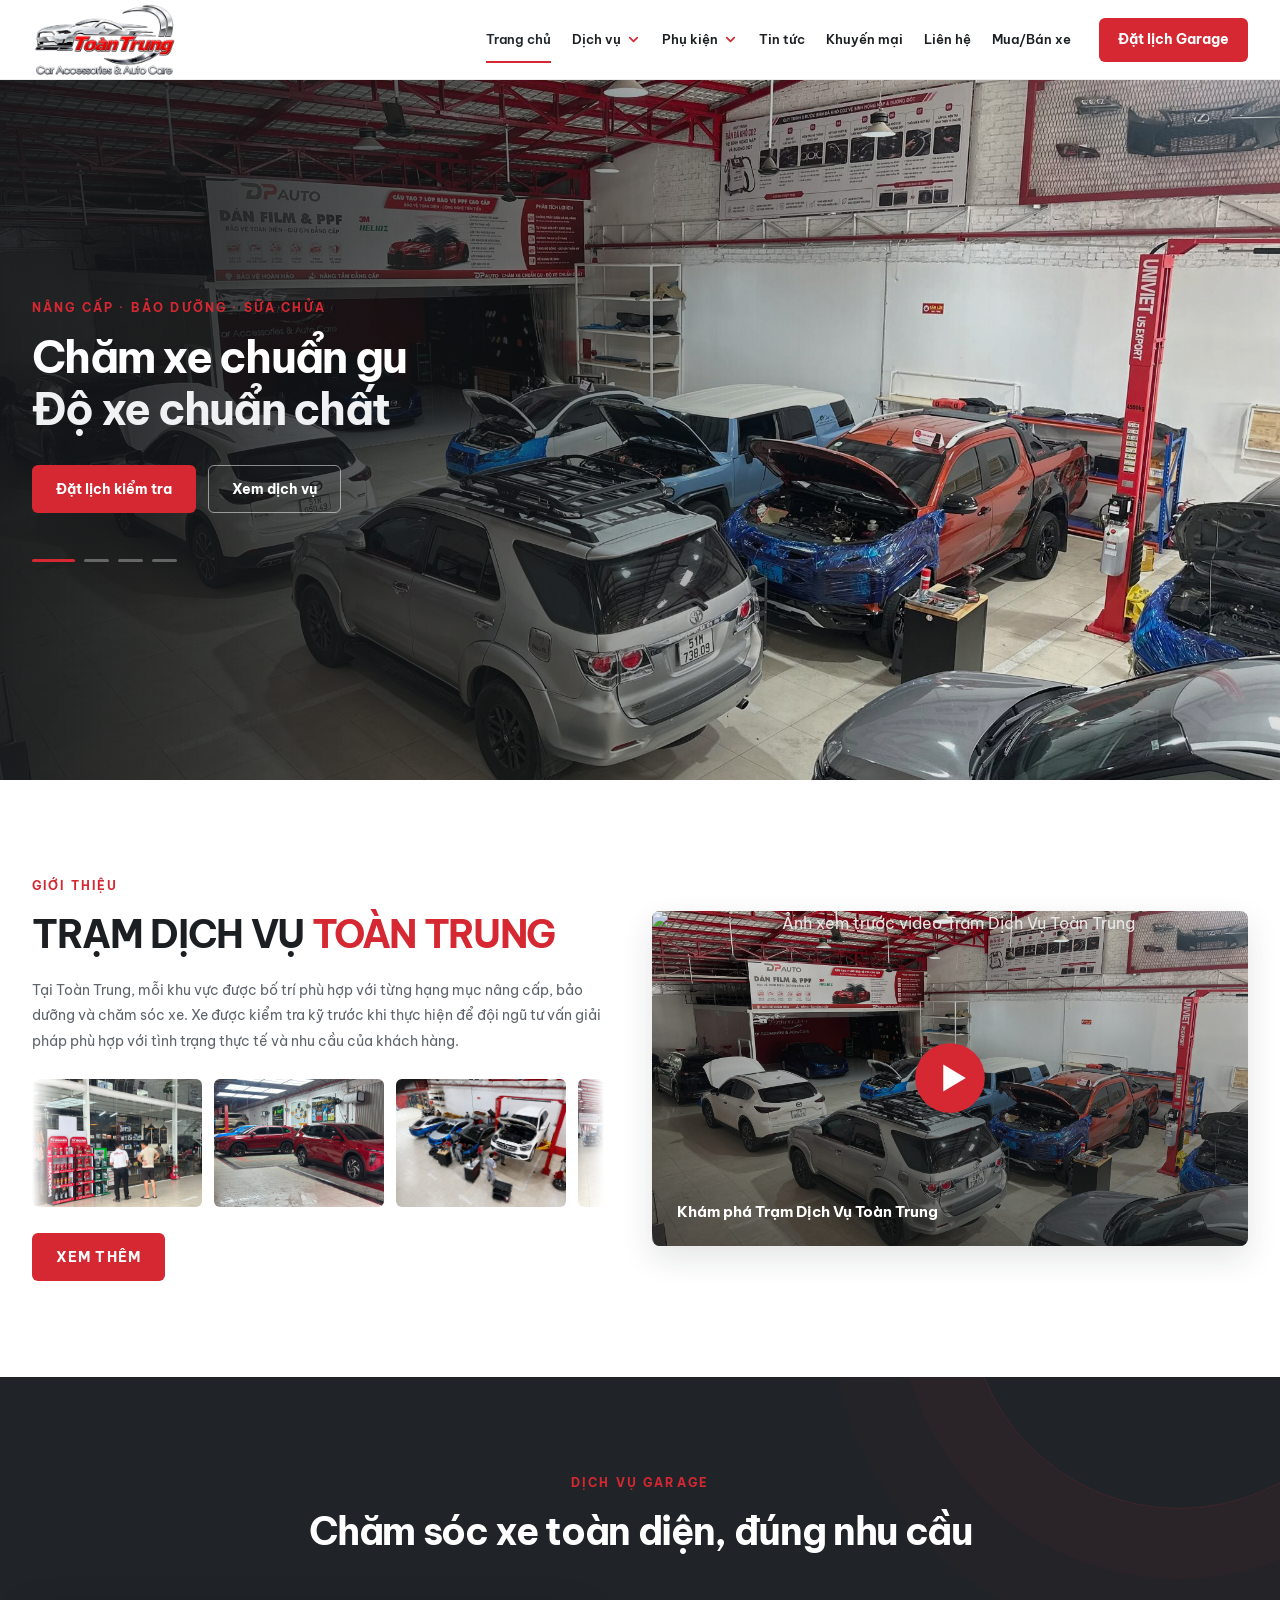
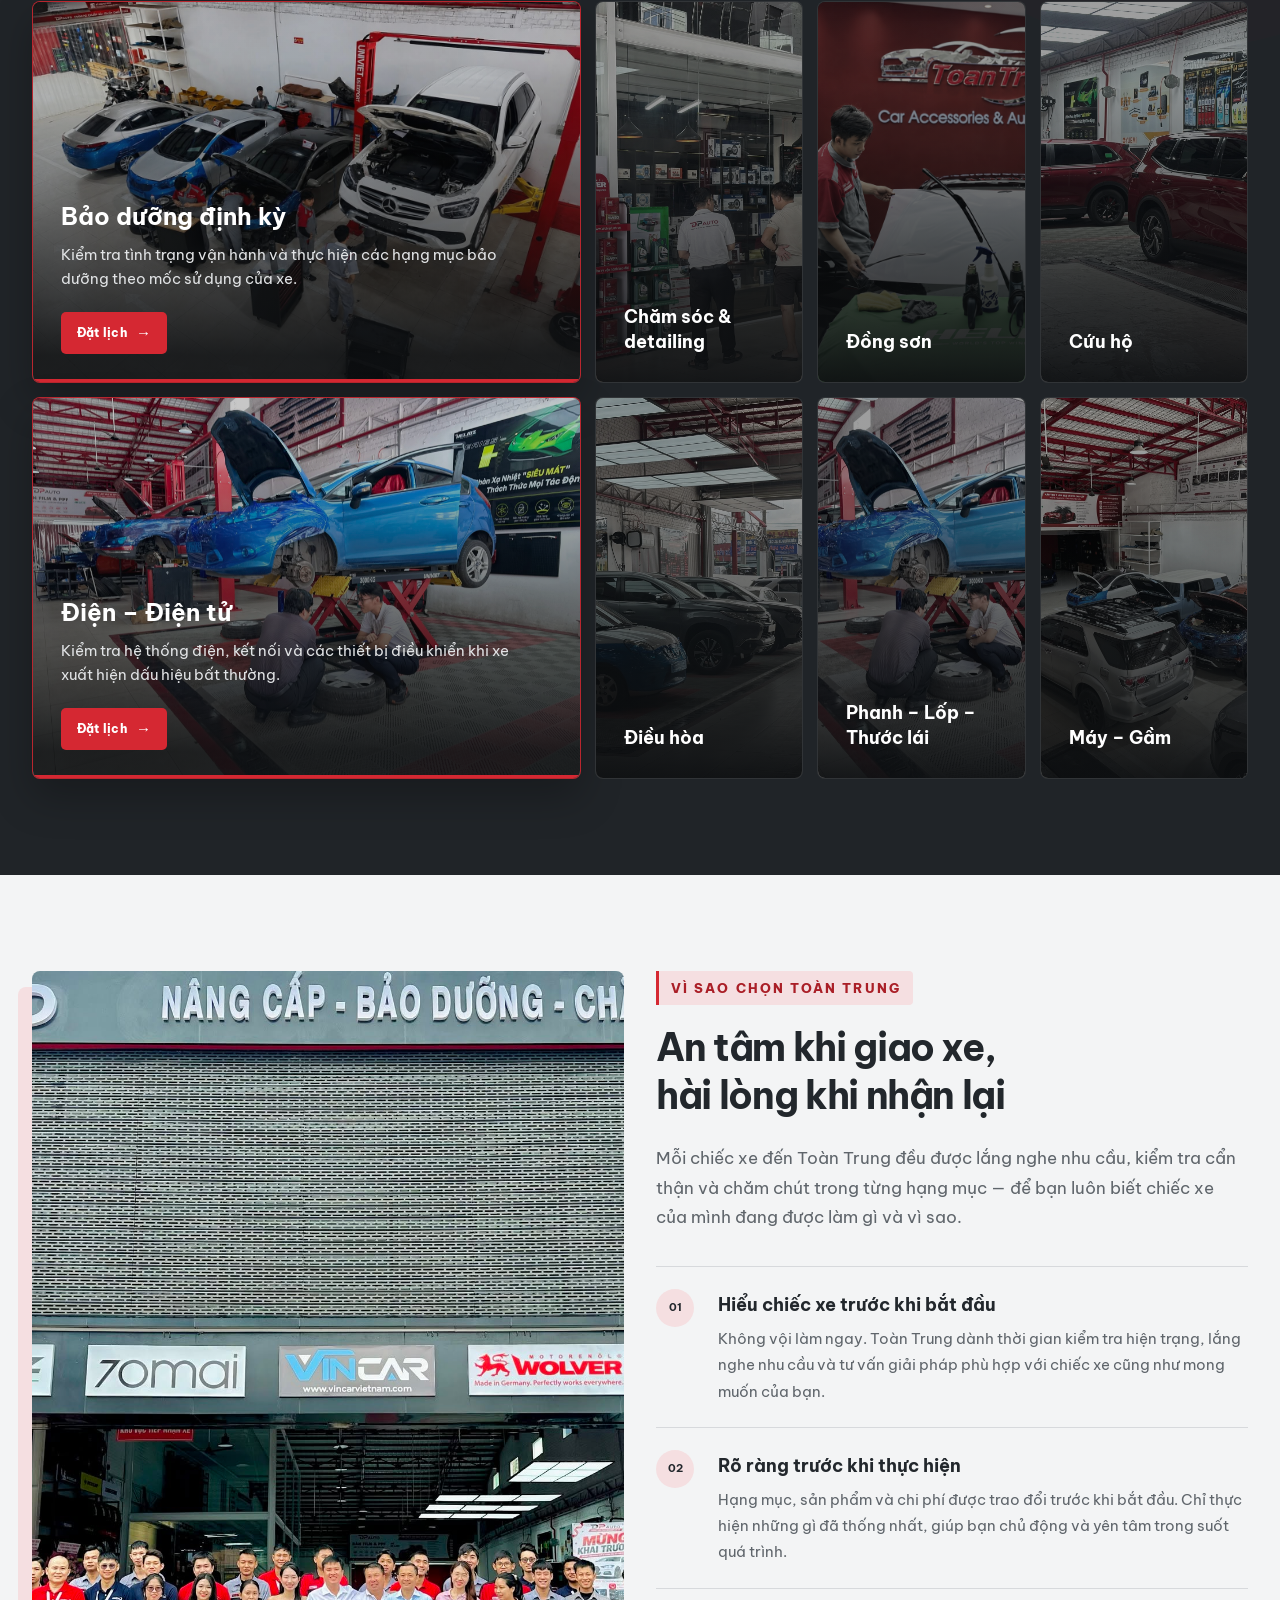
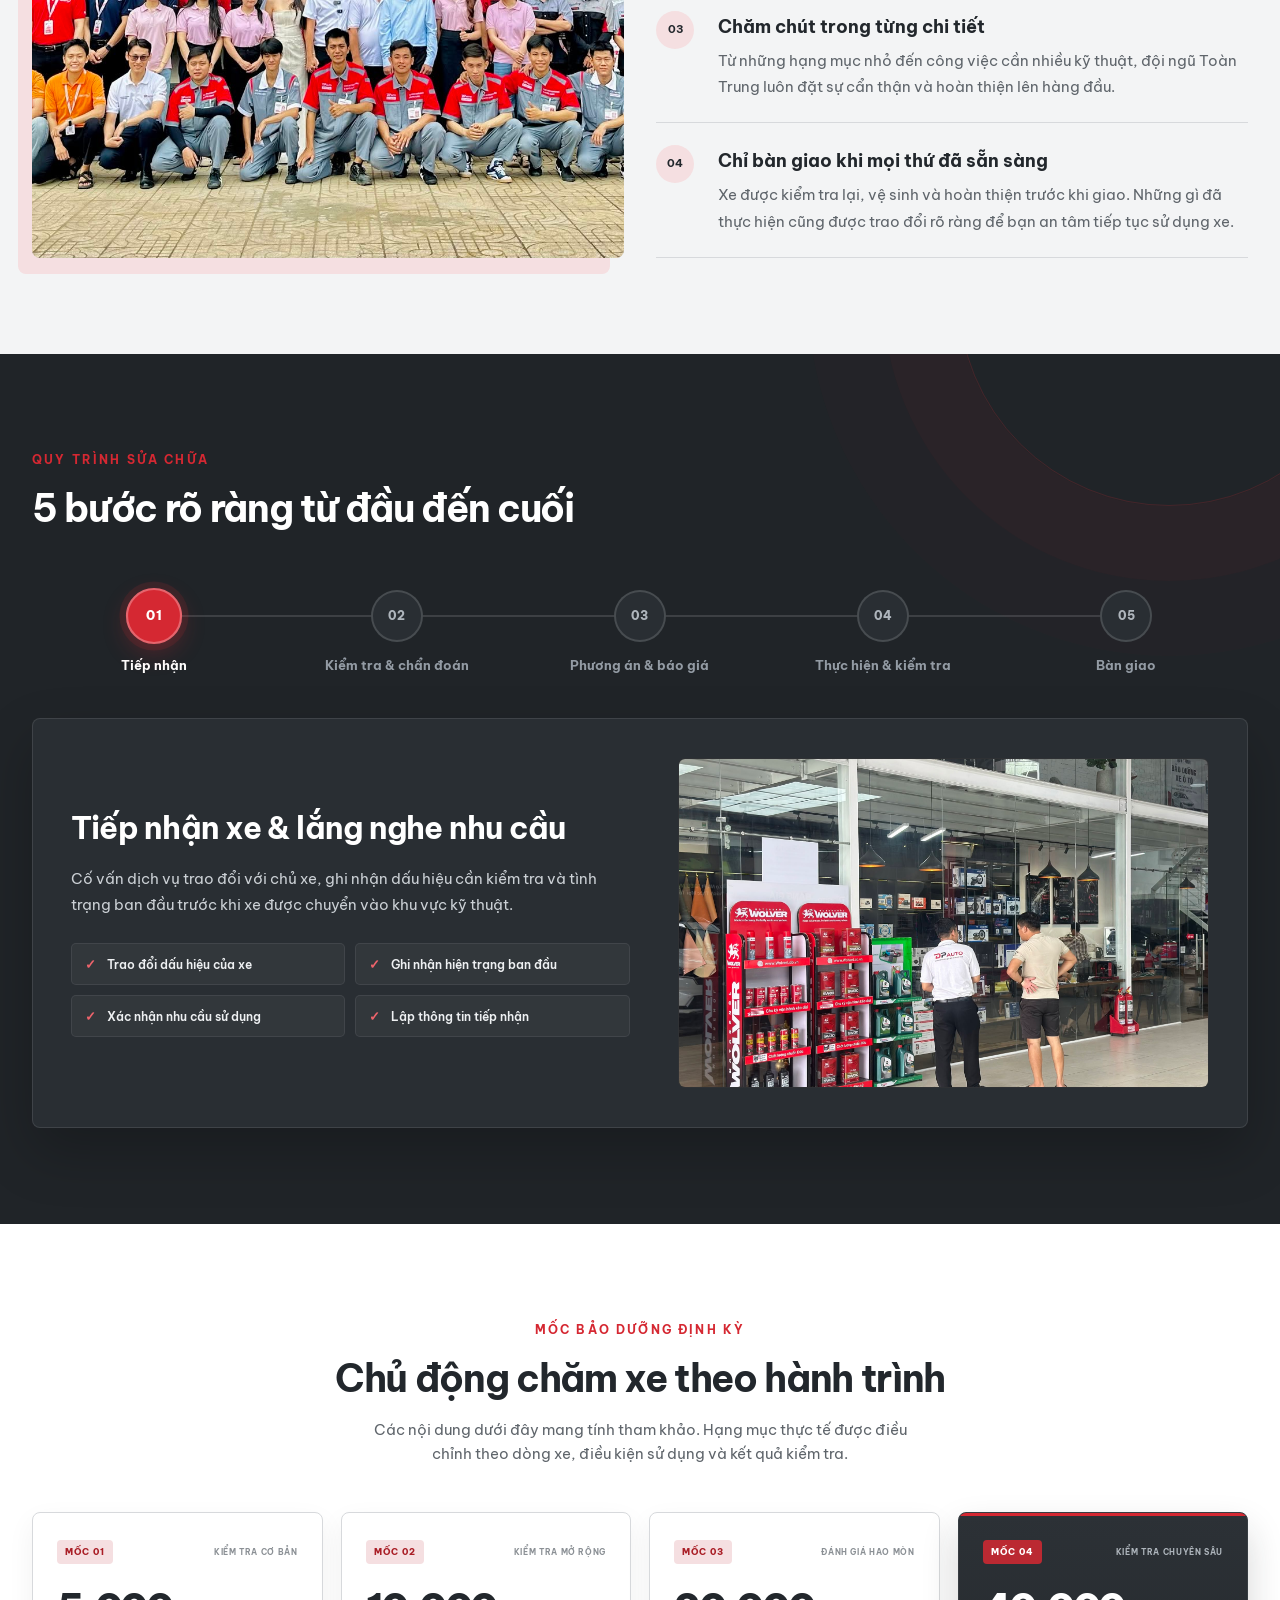
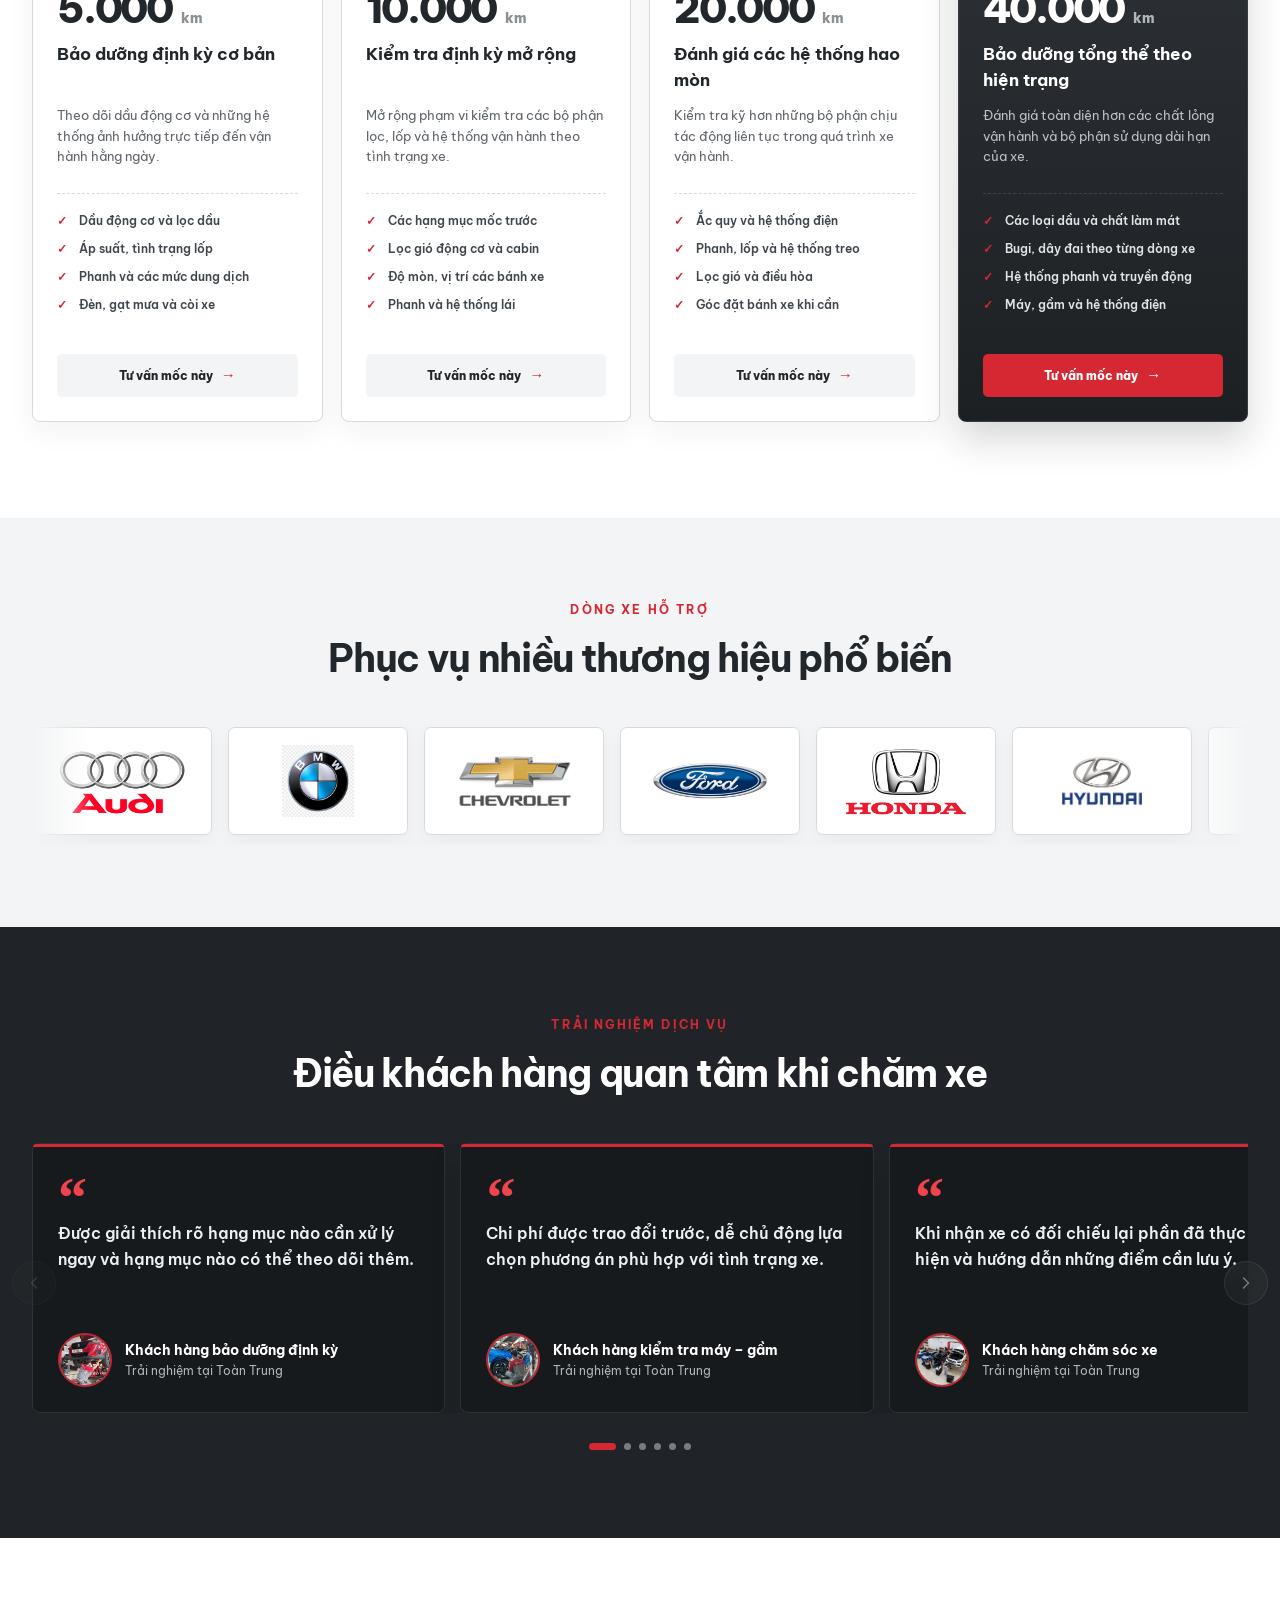
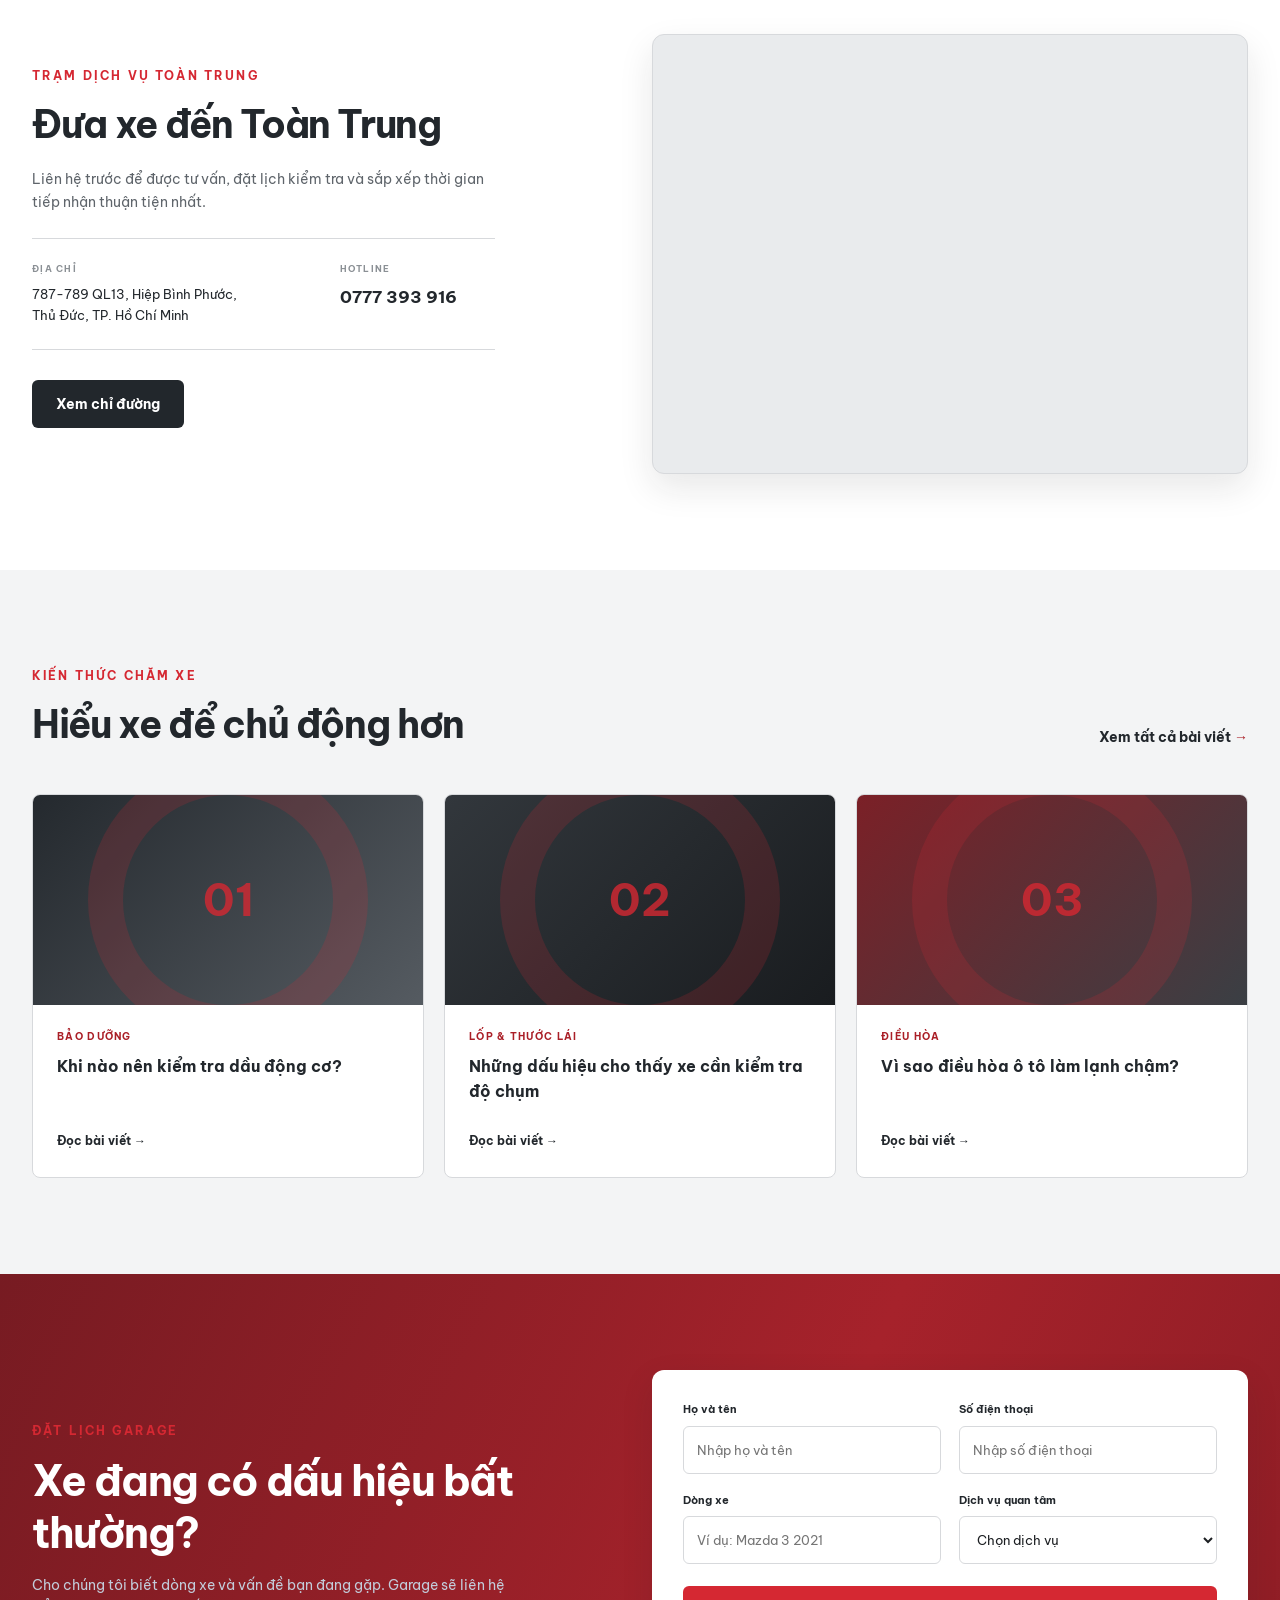
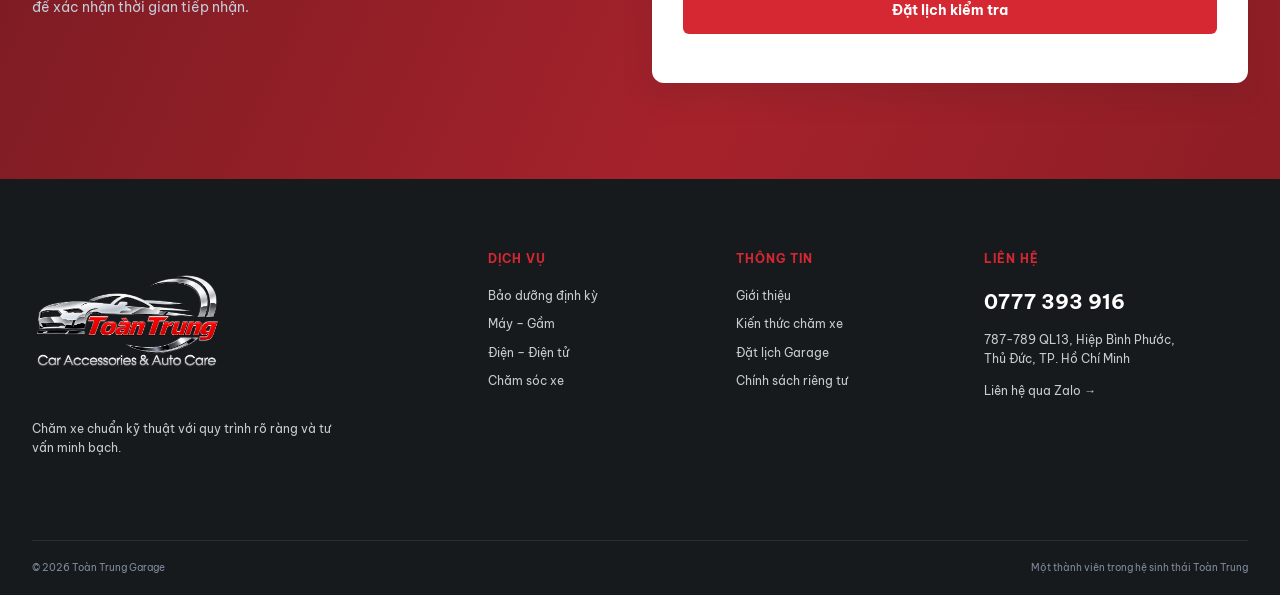
==== index.html @ a6b6db48 "first commit" ====
<!doctype html>
<html lang="vi">
<head>
  <meta charset="UTF-8">
  <meta name="viewport" content="width=device-width, initial-scale=1.0">
  <meta name="description" content="Toàn Trung Garage — nâng cấp, bảo dưỡng và chăm sóc ô tô với quy trình rõ ràng, thi công chỉn chu.">
  <title>Trạm Dịch Vụ Toàn Trung</title>
  <link rel="preconnect" href="https://fonts.googleapis.com">
  <link rel="preconnect" href="https://fonts.gstatic.com" crossorigin>
  <link href="https://fonts.googleapis.com/css2?family=Be+Vietnam+Pro:wght@400;500;600;700&display=swap" rel="stylesheet">
  <link rel="stylesheet" href="styles.css">
</head>
<body>
  <a class="skip-link" href="#main">Đi đến nội dung chính</a>

  <header class="site-header" id="top">
    <div class="header-inner container">
      <a class="brand" href="#top" aria-label="Toàn Trung Garage - Trang chủ">
        <img class="brand-logo" src="pictures/logo-dpauto.png" alt="DP Auto - Toàn Trung Car Accessories &amp; Auto Care">
      </a>

      <button class="menu-toggle" type="button" aria-expanded="false" aria-controls="main-nav">
        <span></span><span></span><span></span><span class="sr-only">Mở menu</span>
      </button>

      <nav class="main-nav" id="main-nav" aria-label="Điều hướng chính">
        <a class="active" href="#top">Trang chủ</a>
        <div class="nav-dropdown">
          <button class="nav-dropdown-toggle" type="button" aria-expanded="false">Dịch vụ <span class="nav-chevron" aria-hidden="true"><svg viewBox="0 0 16 16"><path d="m4 6 4 4 4-4"/></svg></span></button>
          <div class="nav-dropdown-menu">
            <a href="#services">Bảo dưỡng định kỳ</a>
            <a href="#services">Máy – Gầm</a>
            <a href="#services">Điện – Điện tử</a>
            <a href="#services">Điều hòa ô tô</a>
            <a href="#services">Phanh – Lốp – Thước lái</a>
            <a href="#services">Chăm sóc &amp; detailing</a>
          </div>
        </div>
        <div class="nav-dropdown">
          <button class="nav-dropdown-toggle" type="button" aria-expanded="false">Phụ kiện <span class="nav-chevron" aria-hidden="true"><svg viewBox="0 0 16 16"><path d="m4 6 4 4 4-4"/></svg></span></button>
          <div class="nav-dropdown-menu">
            <a href="#services">Phim cách nhiệt</a>
            <a href="#services">Camera hành trình</a>
            <a href="#services">Màn hình &amp; âm thanh</a>
            <a href="#services">Nâng cấp ánh sáng</a>
            <a href="#services">Phụ kiện nội thất</a>
            <a href="#services">Phụ kiện ngoại thất</a>
          </div>
        </div>
        <a href="#knowledge">Tin tức</a>
        <a href="#booking">Khuyến mại</a>
        <a href="#branch-title">Liên hệ</a>
        <a href="#">Mua/Bán xe</a>
      </nav>

      <a class="button button-primary header-cta" href="#booking">Đặt lịch Garage</a>
    </div>
  </header>

  <main id="main">
    <section class="hero" aria-roledescription="carousel" aria-label="Hình ảnh hoạt động tại Toàn Trung Garage">
      <div class="hero-slides" aria-live="off">
        <div class="hero-slide is-active" style="--slide-image: url('pictures/dpauto/779019198_122116962813336820_8944046044272620719_n.jpg')" role="img" aria-label="Khu vực kỹ thuật với nhiều xe đang được chăm sóc"></div>
        <div class="hero-slide" style="--slide-image: url('pictures/dpauto/779957568_122116717953336820_1674540578645069727_n.jpg')" role="img" aria-label="Kỹ thuật viên Toàn Trung làm việc trong khu vực bảo dưỡng" aria-hidden="true"></div>
        <div class="hero-slide" style="--slide-image: url('pictures/dpauto/778985479_122117550015336820_3220353053352064340_n.jpg')" role="img" aria-label="Không gian garage với các xe đang được tiếp nhận" aria-hidden="true"></div>
        <div class="hero-slide" style="--slide-image: url('pictures/dpauto/783730351_122116963089336820_8356334090627028982_n.jpg')" role="img" aria-label="Xe được kiểm tra trên cầu nâng tại Toàn Trung Garage" aria-hidden="true"></div>
      </div>
      <div class="hero-overlay" aria-hidden="true"></div>
      <div class="hero-inner container">
        <div class="hero-copy">
          <p class="eyebrow">NÂNG CẤP · BẢO DƯỠNG · SỮA CHỬA</p>
          <h1>Chăm xe chuẩn gu<br><span>Độ xe chuẩn chất</span></h1>
          <div class="button-row">
            <a class="button button-primary" href="#booking">Đặt lịch kiểm tra</a>
            <a class="button button-outline button-on-dark" href="#services">Xem dịch vụ</a>
          </div>
          <div class="hero-controls">
            <div class="hero-dots" role="tablist" aria-label="Chọn ảnh">
              <button class="hero-dot is-active" type="button" role="tab" aria-selected="true" aria-label="Xem ảnh 1"></button>
              <button class="hero-dot" type="button" role="tab" aria-selected="false" aria-label="Xem ảnh 2"></button>
              <button class="hero-dot" type="button" role="tab" aria-selected="false" aria-label="Xem ảnh 3"></button>
              <button class="hero-dot" type="button" role="tab" aria-selected="false" aria-label="Xem ảnh 4"></button>
            </div>
          </div>
        </div>
      </div>
    </section>

    <section class="service-station" aria-labelledby="station-title">
      <div class="station-grid container">
        <div class="station-copy">
          <p class="eyebrow">GIỚI THIỆU</p>
          <h2 id="station-title">Trạm Dịch Vụ <span>Toàn Trung</span></h2>
          <p>Tại Toàn Trung, mỗi khu vực được bố trí phù hợp với từng hạng mục nâng cấp, bảo dưỡng và chăm sóc xe. Xe được kiểm tra kỹ trước khi thực hiện để đội ngũ tư vấn giải pháp phù hợp với tình trạng thực tế và nhu cầu của khách hàng.</p>
          <div class="activity-reel" aria-label="Hình ảnh hoạt động tại Toàn Trung Garage">
            <div class="activity-track">
              <img src="pictures/dpauto/777951601_122116718091336820_4842196137194744608_n.jpg" alt="Khu vực tiếp nhận và trưng bày sản phẩm">
              <img src="pictures/dpauto/778504841_122116718151336820_3154035072471992902_n.jpg" alt="Xe được tiếp nhận trong garage">
              <img src="pictures/dpauto/779957568_122116717953336820_1674540578645069727_n.jpg" alt="Kỹ thuật viên làm việc trong xưởng">
              <img src="pictures/dpauto/783730351_122116963089336820_8356334090627028982_n.jpg" alt="Kiểm tra xe trên cầu nâng">
              <img src="pictures/dpauto/778985479_122117550015336820_3220353053352064340_n.jpg" alt="Toàn cảnh khu vực dịch vụ">
              <img src="pictures/dpauto/777951601_122116718091336820_4842196137194744608_n.jpg" alt="" aria-hidden="true">
              <img src="pictures/dpauto/778504841_122116718151336820_3154035072471992902_n.jpg" alt="" aria-hidden="true">
              <img src="pictures/dpauto/779957568_122116717953336820_1674540578645069727_n.jpg" alt="" aria-hidden="true">
              <img src="pictures/dpauto/783730351_122116963089336820_8356334090627028982_n.jpg" alt="" aria-hidden="true">
              <img src="pictures/dpauto/778985479_122117550015336820_3220353053352064340_n.jpg" alt="" aria-hidden="true">
            </div>
          </div>
          <a class="button button-primary station-more" href="gioi-thieu.html">Xem thêm</a>
        </div>

        <div class="station-video">
          <button class="video-launch" type="button" aria-label="Phát video giới thiệu Trạm Dịch Vụ Toàn Trung">
            <img src="https://img.youtube.com/vi/cn6TcsENj0U/maxresdefault.jpg" alt="Ảnh xem trước video Trạm Dịch Vụ Toàn Trung">
            <span class="video-shade" aria-hidden="true"></span>
            <span class="video-play" aria-hidden="true"><svg viewBox="0 0 64 64"><circle cx="32" cy="32" r="31"/><path d="m26 20 20 12-20 12Z"/></svg></span>
            <span class="video-caption"><strong>Khám phá Trạm Dịch Vụ Toàn Trung</strong></span>
          </button>
        </div>
      </div>
    </section>

    <section class="services service-showcase section-dark" id="services" aria-labelledby="services-title">
      <div class="container">
        <div class="section-intro light centered"><p class="eyebrow">DỊCH VỤ GARAGE</p><h2 id="services-title">Chăm sóc xe toàn diện, đúng nhu cầu</h2></div>

        <div class="service-accordion" id="serviceAccordion">
          <div class="service-accordion-row">
            <article class="service-panel is-active" tabindex="0">
              <img class="service-panel-image" src="pictures/dpauto/779957568_122116717953336820_1674540578645069727_n.jpg" alt="Khu vực bảo dưỡng định kỳ">
              <div class="service-panel-overlay"></div>
              <div class="service-panel-content"><h3>Bảo dưỡng định kỳ</h3><div class="service-panel-details"><p>Kiểm tra tình trạng vận hành và thực hiện các hạng mục bảo dưỡng theo mốc sử dụng của xe.</p><a href="#booking">Đặt lịch <b>→</b></a></div></div>
            </article>
            <article class="service-panel" tabindex="0">
              <img class="service-panel-image" src="pictures/dpauto/777951601_122116718091336820_4842196137194744608_n.jpg" alt="Khu vực chăm sóc và detailing">
              <div class="service-panel-overlay"></div>
              <div class="service-panel-content"><h3>Chăm sóc &amp; detailing</h3><div class="service-panel-details"><p>Làm sạch và chăm sóc kỹ các bề mặt nội, ngoại thất theo tình trạng thực tế của xe.</p><a href="#booking">Đặt lịch <b>→</b></a></div></div>
            </article>
            <article class="service-panel" tabindex="0">
              <img class="service-panel-image" src="pictures/garage/hero-garage.png" alt="Khu vực đồng sơn ô tô">
              <div class="service-panel-overlay"></div>
              <div class="service-panel-content"><h3>Đồng sơn</h3><div class="service-panel-details"><p>Kiểm tra bề mặt, xử lý các vị trí trầy xước hoặc móp và hoàn thiện màu sơn theo tình trạng xe.</p><a href="#booking">Đặt lịch <b>→</b></a></div></div>
            </article>
            <article class="service-panel" tabindex="0">
              <img class="service-panel-image" src="pictures/dpauto/778504841_122116718151336820_3154035072471992902_n.jpg" alt="Xe được tiếp nhận hỗ trợ tại garage">
              <div class="service-panel-overlay"></div>
              <div class="service-panel-content"><h3>Cứu hộ</h3><div class="service-panel-details"><p>Tiếp nhận thông tin sự cố, xác định tình trạng ban đầu và hỗ trợ phương án đưa xe về trạm.</p><a href="#booking">Liên hệ <b>→</b></a></div></div>
            </article>
          </div>

          <div class="service-accordion-row">
            <article class="service-panel is-active" tabindex="0">
              <img class="service-panel-image" src="pictures/dpauto/783730351_122116963089336820_8356334090627028982_n.jpg" alt="Kiểm tra điện và điện tử trên xe">
              <div class="service-panel-overlay"></div>
              <div class="service-panel-content"><h3>Điện – Điện tử</h3><div class="service-panel-details"><p>Kiểm tra hệ thống điện, kết nối và các thiết bị điều khiển khi xe xuất hiện dấu hiệu bất thường.</p><a href="#booking">Đặt lịch <b>→</b></a></div></div>
            </article>
            <article class="service-panel" tabindex="0">
              <img class="service-panel-image" src="pictures/dpauto/783757951_122116962981336820_7345674389163337763_n.jpg" alt="Khu vực kiểm tra điều hòa ô tô">
              <div class="service-panel-overlay"></div>
              <div class="service-panel-content"><h3>Điều hòa</h3><div class="service-panel-details"><p>Kiểm tra khả năng làm lạnh, lọc gió, đường ống và các bộ phận liên quan của hệ thống.</p><a href="#booking">Đặt lịch <b>→</b></a></div></div>
            </article>
            <article class="service-panel" tabindex="0">
              <img class="service-panel-image" src="pictures/dpauto/783730351_122116963089336820_8356334090627028982_n.jpg" alt="Kiểm tra phanh lốp và thước lái">
              <div class="service-panel-overlay"></div>
              <div class="service-panel-content"><h3>Phanh – Lốp – Thước lái</h3><div class="service-panel-details"><p>Đánh giá các hạng mục ảnh hưởng trực tiếp đến độ ổn định và cảm giác vận hành của xe.</p><a href="#booking">Đặt lịch <b>→</b></a></div></div>
            </article>
            <article class="service-panel" tabindex="0">
              <img class="service-panel-image" src="pictures/dpauto/779019198_122116962813336820_8944046044272620719_n.jpg" alt="Kiểm tra máy và gầm xe">
              <div class="service-panel-overlay"></div>
              <div class="service-panel-content"><h3>Máy – Gầm</h3><div class="service-panel-details"><p>Kiểm tra động cơ, hệ thống treo và các dấu hiệu phát sinh trong quá trình sử dụng xe.</p><a href="#booking">Đặt lịch <b>→</b></a></div></div>
            </article>
          </div>
        </div>
      </div>
    </section>

    <section class="why-us section-subtle" id="why-us" aria-labelledby="why-title">
      <div class="why-grid container">
        <div class="why-photo reference-photo reference-showroom" role="img" aria-label="Cơ sở và đội ngũ Toàn Trung"></div>
        <div class="why-copy">
          <p class="eyebrow">VÌ SAO CHỌN TOÀN TRUNG</p>
          <h2 id="why-title">An tâm khi giao xe,<br>hài lòng khi nhận lại</h2>
          <p class="lead">Mỗi chiếc xe đến Toàn Trung đều được lắng nghe nhu cầu, kiểm tra cẩn thận và chăm chút trong từng hạng mục — để bạn luôn biết chiếc xe của mình đang được làm gì và vì sao.</p>
          <ul class="feature-list">
            <li><span>01</span><div><h3>Hiểu chiếc xe trước khi bắt đầu</h3><p>Không vội làm ngay. Toàn Trung dành thời gian kiểm tra hiện trạng, lắng nghe nhu cầu và tư vấn giải pháp phù hợp với chiếc xe cũng như mong muốn của bạn.</p></div></li>
            <li><span>02</span><div><h3>Rõ ràng trước khi thực hiện</h3><p>Hạng mục, sản phẩm và chi phí được trao đổi trước khi bắt đầu. Chỉ thực hiện những gì đã thống nhất, giúp bạn chủ động và yên tâm trong suốt quá trình.</p></div></li>
            <li><span>03</span><div><h3>Chăm chút trong từng chi tiết</h3><p>Từ những hạng mục nhỏ đến công việc cần nhiều kỹ thuật, đội ngũ Toàn Trung luôn đặt sự cẩn thận và hoàn thiện lên hàng đầu.</p></div></li>
            <li><span>04</span><div><h3>Chỉ bàn giao khi mọi thứ đã sẵn sàng</h3><p>Xe được kiểm tra lại, vệ sinh và hoàn thiện trước khi giao. Những gì đã thực hiện cũng được trao đổi rõ ràng để bạn an tâm tiếp tục sử dụng xe.</p></div></li>
          </ul>
        </div>
      </div>
    </section>

    <section class="process section-dark" aria-labelledby="process-title">
      <div class="container">
        <div class="section-intro light intro-row">
          <div><p class="eyebrow">QUY TRÌNH SỬA CHỮA</p><h2 id="process-title">5 bước rõ ràng từ đầu đến cuối</h2></div>
        </div>

        <div class="process-stepper">
          <div class="process-line" aria-hidden="true"><span id="process-progress"></span></div>
          <ol class="process-tabs" role="tablist" aria-label="Các bước trong quy trình sửa chữa">
            <li><button class="process-tab is-active" type="button" role="tab" aria-selected="true" aria-controls="process-detail" data-process-step="0"><span>01</span><strong>Tiếp nhận</strong></button></li>
            <li><button class="process-tab" type="button" role="tab" aria-selected="false" aria-controls="process-detail" data-process-step="1"><span>02</span><strong>Kiểm tra &amp; chẩn đoán</strong></button></li>
            <li><button class="process-tab" type="button" role="tab" aria-selected="false" aria-controls="process-detail" data-process-step="2"><span>03</span><strong>Phương án &amp; báo giá</strong></button></li>
            <li><button class="process-tab" type="button" role="tab" aria-selected="false" aria-controls="process-detail" data-process-step="3"><span>04</span><strong>Thực hiện &amp; kiểm tra</strong></button></li>
            <li><button class="process-tab" type="button" role="tab" aria-selected="false" aria-controls="process-detail" data-process-step="4"><span>05</span><strong>Bàn giao</strong></button></li>
          </ol>
        </div>

        <div class="process-detail" id="process-detail" role="tabpanel" aria-live="polite">
          <div class="process-detail-copy">
            <h3 id="process-heading">Tiếp nhận xe &amp; lắng nghe nhu cầu</h3>
            <p class="process-description" id="process-description">Cố vấn dịch vụ trao đổi với chủ xe, ghi nhận dấu hiệu cần kiểm tra và tình trạng ban đầu trước khi xe được chuyển vào khu vực kỹ thuật.</p>
            <ul class="process-checklist" id="process-checklist">
              <li>Trao đổi dấu hiệu của xe</li>
              <li>Ghi nhận hiện trạng ban đầu</li>
              <li>Xác nhận nhu cầu sử dụng</li>
              <li>Lập thông tin tiếp nhận</li>
            </ul>
          </div>
          <figure class="process-media">
            <img id="process-image" src="pictures/dpauto/777951601_122116718091336820_4842196137194744608_n.jpg" alt="Khu vực tiếp nhận xe tại Toàn Trung">
          </figure>
        </div>
      </div>
    </section>

    <section class="maintenance" aria-labelledby="maintenance-title">
      <div class="container">
        <div class="section-intro centered"><p class="eyebrow">MỐC BẢO DƯỠNG ĐỊNH KỲ</p><h2 id="maintenance-title">Chủ động chăm xe theo hành trình</h2><p>Các nội dung dưới đây mang tính tham khảo. Hạng mục thực tế được điều chỉnh theo dòng xe, điều kiện sử dụng và kết quả kiểm tra.</p></div>
        <div class="maintenance-grid">
          <article class="maintenance-card">
            <div class="maintenance-level"><span>MỐC 01</span><small>KIỂM TRA CƠ BẢN</small></div>
            <p class="maintenance-km">5.000 <span>km</span></p>
            <h3>Bảo dưỡng định kỳ cơ bản</h3>
            <p class="maintenance-summary">Theo dõi dầu động cơ và những hệ thống ảnh hưởng trực tiếp đến vận hành hằng ngày.</p>
            <ul class="maintenance-checklist"><li>Dầu động cơ và lọc dầu</li><li>Áp suất, tình trạng lốp</li><li>Phanh và các mức dung dịch</li><li>Đèn, gạt mưa và còi xe</li></ul>
            <a href="#booking">Tư vấn mốc này <b>→</b></a>
          </article>
          <article class="maintenance-card">
            <div class="maintenance-level"><span>MỐC 02</span><small>KIỂM TRA MỞ RỘNG</small></div>
            <p class="maintenance-km">10.000 <span>km</span></p>
            <h3>Kiểm tra định kỳ mở rộng</h3>
            <p class="maintenance-summary">Mở rộng phạm vi kiểm tra các bộ phận lọc, lốp và hệ thống vận hành theo tình trạng xe.</p>
            <ul class="maintenance-checklist"><li>Các hạng mục mốc trước</li><li>Lọc gió động cơ và cabin</li><li>Độ mòn, vị trí các bánh xe</li><li>Phanh và hệ thống lái</li></ul>
            <a href="#booking">Tư vấn mốc này <b>→</b></a>
          </article>
          <article class="maintenance-card">
            <div class="maintenance-level"><span>MỐC 03</span><small>ĐÁNH GIÁ HAO MÒN</small></div>
            <p class="maintenance-km">20.000 <span>km</span></p>
            <h3>Đánh giá các hệ thống hao mòn</h3>
            <p class="maintenance-summary">Kiểm tra kỹ hơn những bộ phận chịu tác động liên tục trong quá trình xe vận hành.</p>
            <ul class="maintenance-checklist"><li>Ắc quy và hệ thống điện</li><li>Phanh, lốp và hệ thống treo</li><li>Lọc gió và điều hòa</li><li>Góc đặt bánh xe khi cần</li></ul>
            <a href="#booking">Tư vấn mốc này <b>→</b></a>
          </article>
          <article class="maintenance-card featured">
            <div class="maintenance-level"><span>MỐC 04</span><small>KIỂM TRA CHUYÊN SÂU</small></div>
            <p class="maintenance-km">40.000 <span>km</span></p>
            <h3>Bảo dưỡng tổng thể theo hiện trạng</h3>
            <p class="maintenance-summary">Đánh giá toàn diện hơn các chất lỏng vận hành và bộ phận sử dụng dài hạn của xe.</p>
            <ul class="maintenance-checklist"><li>Các loại dầu và chất làm mát</li><li>Bugi, dây đai theo từng dòng xe</li><li>Hệ thống phanh và truyền động</li><li>Máy, gầm và hệ thống điện</li></ul>
            <a href="#booking">Tư vấn mốc này <b>→</b></a>
          </article>
        </div>
      </div>
    </section>

    <section class="brands section-subtle" aria-labelledby="brands-title">
      <div class="container">
        <div class="section-intro centered compact"><p class="eyebrow">DÒNG XE HỖ TRỢ</p><h2 id="brands-title">Phục vụ nhiều thương hiệu phổ biến</h2></div>
        <div class="brand-marquee" aria-label="Các thương hiệu xe hỗ trợ">
          <div class="brand-track">
            <div class="brand-group">
              <div class="brand-logo-item"><img src="pictures/brand/audi.webp" alt="Audi"></div>
              <div class="brand-logo-item"><img src="pictures/brand/bmw.webp" alt="BMW"></div>
              <div class="brand-logo-item"><img src="pictures/brand/chervolet.webp" alt="Chevrolet"></div>
              <div class="brand-logo-item"><img src="pictures/brand/ford.webp" alt="Ford"></div>
              <div class="brand-logo-item"><img src="pictures/brand/honda.webp" alt="Honda"></div>
              <div class="brand-logo-item"><img src="pictures/brand/huynhdai.webp" alt="Hyundai"></div>
              <div class="brand-logo-item"><img src="pictures/brand/kia.webp" alt="Kia"></div>
              <div class="brand-logo-item"><img src="pictures/brand/lexus.webp" alt="Lexus"></div>
              <div class="brand-logo-item"><img src="pictures/brand/mazda.webp" alt="Mazda"></div>
              <div class="brand-logo-item"><img src="pictures/brand/mercedes.webp" alt="Mercedes-Benz"></div>
              <div class="brand-logo-item"><img src="pictures/brand/mitsubishi.webp" alt="Mitsubishi"></div>
              <div class="brand-logo-item"><img src="pictures/brand/subaru.webp" alt="Subaru"></div>
              <div class="brand-logo-item"><img src="pictures/brand/toyota.webp" alt="Toyota"></div>
              <div class="brand-logo-item"><img src="pictures/brand/vinfast.webp" alt="VinFast"></div>
            </div>
            <div class="brand-group" aria-hidden="true">
              <div class="brand-logo-item"><img src="pictures/brand/audi.webp" alt=""></div>
              <div class="brand-logo-item"><img src="pictures/brand/bmw.webp" alt=""></div>
              <div class="brand-logo-item"><img src="pictures/brand/chervolet.webp" alt=""></div>
              <div class="brand-logo-item"><img src="pictures/brand/ford.webp" alt=""></div>
              <div class="brand-logo-item"><img src="pictures/brand/honda.webp" alt=""></div>
              <div class="brand-logo-item"><img src="pictures/brand/huynhdai.webp" alt=""></div>
              <div class="brand-logo-item"><img src="pictures/brand/kia.webp" alt=""></div>
              <div class="brand-logo-item"><img src="pictures/brand/lexus.webp" alt=""></div>
              <div class="brand-logo-item"><img src="pictures/brand/mazda.webp" alt=""></div>
              <div class="brand-logo-item"><img src="pictures/brand/mercedes.webp" alt=""></div>
              <div class="brand-logo-item"><img src="pictures/brand/mitsubishi.webp" alt=""></div>
              <div class="brand-logo-item"><img src="pictures/brand/subaru.webp" alt=""></div>
              <div class="brand-logo-item"><img src="pictures/brand/toyota.webp" alt=""></div>
              <div class="brand-logo-item"><img src="pictures/brand/vinfast.webp" alt=""></div>
            </div>
          </div>
        </div>
      </div>
    </section>

    <section class="reviews section-dark" aria-labelledby="reviews-title">
      <div class="container">
        <div class="section-intro light centered"><p class="eyebrow">TRẢI NGHIỆM DỊCH VỤ</p><h2 id="reviews-title">Điều khách hàng quan tâm khi chăm xe</h2></div>
        <div class="review-carousel">
          <div class="review-viewport" id="review-viewport" tabindex="0" aria-label="Bình luận về trải nghiệm dịch vụ">
            <div class="review-track">
              <blockquote class="review-card"><span class="review-quote" aria-hidden="true">“</span><p>Được giải thích rõ hạng mục nào cần xử lý ngay và hạng mục nào có thể theo dõi thêm.</p><footer><img class="review-avatar" src="pictures/dpauto/795486806_122118536409336820_7394225463633698668_n.jpg" alt=""><div><strong>Khách hàng bảo dưỡng định kỳ</strong><small>Trải nghiệm tại Toàn Trung</small></div></footer></blockquote>
              <blockquote class="review-card"><span class="review-quote" aria-hidden="true">“</span><p>Chi phí được trao đổi trước, dễ chủ động lựa chọn phương án phù hợp với tình trạng xe.</p><footer><img class="review-avatar" src="pictures/dpauto/794726509_122118536223336820_8568182382985258369_n.jpg" alt=""><div><strong>Khách hàng kiểm tra máy – gầm</strong><small>Trải nghiệm tại Toàn Trung</small></div></footer></blockquote>
              <blockquote class="review-card"><span class="review-quote" aria-hidden="true">“</span><p>Khi nhận xe có đối chiếu lại phần đã thực hiện và hướng dẫn những điểm cần lưu ý.</p><footer><img class="review-avatar" src="pictures/dpauto/779957568_122116717953336820_1674540578645069727_n.jpg" alt=""><div><strong>Khách hàng chăm sóc xe</strong><small>Trải nghiệm tại Toàn Trung</small></div></footer></blockquote>
              <blockquote class="review-card"><span class="review-quote" aria-hidden="true">“</span><p>Xe được kiểm tra kỹ trước khi làm, các dấu hiệu bất thường cũng được giải thích theo cách dễ hiểu.</p><footer><img class="review-avatar" src="pictures/dpauto/783730351_122116963089336820_8356334090627028982_n.jpg" alt=""><div><strong>Khách hàng kiểm tra điện – điện tử</strong><small>Trải nghiệm tại Toàn Trung</small></div></footer></blockquote>
              <blockquote class="review-card"><span class="review-quote" aria-hidden="true">“</span><p>Đội ngũ tư vấn đúng nhu cầu sử dụng, trao đổi rõ sản phẩm trước khi thực hiện nâng cấp cho xe.</p><footer><img class="review-avatar" src="pictures/dpauto/778504841_122116718151336820_3154035072471992902_n.jpg" alt=""><div><strong>Khách hàng nâng cấp phụ kiện</strong><small>Trải nghiệm tại Toàn Trung</small></div></footer></blockquote>
              <blockquote class="review-card"><span class="review-quote" aria-hidden="true">“</span><p>Quá trình tiếp nhận thuận tiện, tình trạng điều hòa và phương án xử lý được trao đổi trước khi làm.</p><footer><img class="review-avatar" src="pictures/dpauto/777951601_122116718091336820_4842196137194744608_n.jpg" alt=""><div><strong>Khách hàng kiểm tra điều hòa</strong><small>Trải nghiệm tại Toàn Trung</small></div></footer></blockquote>
            </div>
          </div>
          <button class="review-arrow review-arrow-prev" type="button" aria-label="Xem bình luận trước"><svg aria-hidden="true" viewBox="0 0 24 24"><path d="m15 18-6-6 6-6" /></svg></button>
          <button class="review-arrow review-arrow-next" type="button" aria-label="Xem bình luận tiếp theo"><svg aria-hidden="true" viewBox="0 0 24 24"><path d="m9 6 6 6-6 6" /></svg></button>
          <div class="review-dots" role="tablist" aria-label="Chọn bình luận">
            <button class="review-dot is-active" type="button" role="tab" aria-selected="true" aria-label="Xem bình luận 1"></button>
            <button class="review-dot" type="button" role="tab" aria-selected="false" aria-label="Xem bình luận 2"></button>
            <button class="review-dot" type="button" role="tab" aria-selected="false" aria-label="Xem bình luận 3"></button>
            <button class="review-dot" type="button" role="tab" aria-selected="false" aria-label="Xem bình luận 4"></button>
            <button class="review-dot" type="button" role="tab" aria-selected="false" aria-label="Xem bình luận 5"></button>
            <button class="review-dot" type="button" role="tab" aria-selected="false" aria-label="Xem bình luận 6"></button>
          </div>
        </div>
      </div>
    </section>

    <section class="branch" aria-labelledby="branch-title">
      <div class="branch-grid container">
        <div class="branch-copy"><p class="eyebrow">TRẠM DỊCH VỤ TOÀN TRUNG</p><h2 id="branch-title">Đưa xe đến Toàn Trung</h2><p>Liên hệ trước để được tư vấn, đặt lịch kiểm tra và sắp xếp thời gian tiếp nhận thuận tiện nhất.</p><address><div><span>ĐỊA CHỈ</span>787-789 QL13, Hiệp Bình Phước,<br>Thủ Đức, TP. Hồ Chí Minh</div><div><span>HOTLINE</span><a href="tel:0777393916">0777 393 916</a></div></address><a class="button button-secondary" href="https://maps.app.goo.gl/sDPAsrKo65gcxkQo8" target="_blank" rel="noreferrer">Xem chỉ đường</a></div>
        <div class="branch-map">
          <iframe src="https://www.google.com/maps?q=10.8640652,106.7242333&amp;z=17&amp;output=embed" title="Vị trí Trạm Dịch Vụ Toàn Trung trên Google Maps" loading="lazy" referrerpolicy="no-referrer-when-downgrade" allowfullscreen></iframe>
        </div>
      </div>
    </section>

    <section class="knowledge section-subtle" id="knowledge" aria-labelledby="knowledge-title">
      <div class="container">
        <div class="section-intro intro-row"><div><p class="eyebrow">KIẾN THỨC CHĂM XE</p><h2 id="knowledge-title">Hiểu xe để chủ động hơn</h2></div><a class="text-link" href="#knowledge">Xem tất cả bài viết <span>→</span></a></div>
        <div class="article-grid">
          <article class="article-card"><div class="article-visual visual-oil"><span>01</span></div><div><p>BẢO DƯỠNG</p><h3>Khi nào nên kiểm tra dầu động cơ?</h3><a href="#knowledge">Đọc bài viết →</a></div></article>
          <article class="article-card"><div class="article-visual visual-tire"><span>02</span></div><div><p>LỐP &amp; THƯỚC LÁI</p><h3>Những dấu hiệu cho thấy xe cần kiểm tra độ chụm</h3><a href="#knowledge">Đọc bài viết →</a></div></article>
          <article class="article-card"><div class="article-visual visual-temp"><span>03</span></div><div><p>ĐIỀU HÒA</p><h3>Vì sao điều hòa ô tô làm lạnh chậm?</h3><a href="#knowledge">Đọc bài viết →</a></div></article>
        </div>
      </div>
    </section>

    <section class="final-cta" id="booking" aria-labelledby="booking-title">
      <div class="container booking-grid">
        <div><p class="eyebrow">ĐẶT LỊCH GARAGE</p><h2 id="booking-title">Xe đang có dấu hiệu bất thường?</h2><p>Cho chúng tôi biết dòng xe và vấn đề bạn đang gặp. Garage sẽ liên hệ để xác nhận thời gian tiếp nhận.</p></div>
        <form class="booking-form" id="booking-form">
          <label><span>Họ và tên</span><input type="text" name="name" autocomplete="name" placeholder="Nhập họ và tên" required></label>
          <label><span>Số điện thoại</span><input type="tel" name="phone" autocomplete="tel" placeholder="Nhập số điện thoại" required></label>
          <label><span>Dòng xe</span><input type="text" name="vehicle" placeholder="Ví dụ: Mazda 3 2021"></label>
          <label><span>Dịch vụ quan tâm</span><select name="service"><option value="">Chọn dịch vụ</option><option>Bảo dưỡng định kỳ</option><option>Chăm sóc &amp; detailing</option><option>Phim cách nhiệt</option><option>Phụ kiện – Nâng cấp</option><option>Điện – Điện tử</option><option>Điều hòa</option><option>Phanh – Lốp – Thước lái</option><option>Máy – Gầm</option></select></label>
          <button class="button button-primary" type="submit">Đặt lịch kiểm tra</button>
          <p class="form-status" aria-live="polite"></p>
        </form>
      </div>
    </section>
  </main>

  <footer class="site-footer">
    <div class="footer-main container">
      <div class="footer-brand"><a class="brand brand-light" href="#top"><img class="brand-logo footer-logo" src="pictures/logo-dpauto.png" alt="DP Auto - Toàn Trung Car Accessories &amp; Auto Care"></a><p>Chăm xe chuẩn kỹ thuật với quy trình rõ ràng và tư vấn minh bạch.</p></div>
      <div><h3>Dịch vụ</h3><a href="#services">Bảo dưỡng định kỳ</a><a href="#services">Máy – Gầm</a><a href="#services">Điện – Điện tử</a><a href="#services">Chăm sóc xe</a></div>
      <div><h3>Thông tin</h3><a href="#why-us">Giới thiệu</a><a href="#knowledge">Kiến thức chăm xe</a><a href="#booking">Đặt lịch Garage</a><a href="#">Chính sách riêng tư</a></div>
      <div><h3>Liên hệ</h3><a class="footer-phone" href="tel:0777393916">0777 393 916</a><p>787-789 QL13, Hiệp Bình Phước,<br>Thủ Đức, TP. Hồ Chí Minh</p><a href="https://zalo.me/0777393916" target="_blank" rel="noreferrer">Liên hệ qua Zalo →</a></div>
    </div>
    <div class="footer-bottom container"><p>© 2026 Toàn Trung Garage</p><p>Một thành viên trong hệ sinh thái Toàn Trung</p></div>
  </footer>

  <nav class="mobile-actions" aria-label="Liên hệ nhanh">
    <a href="tel:0777393916"><span>☎</span>Gọi</a>
    <a href="https://zalo.me/0777393916" target="_blank" rel="noreferrer"><span>Z</span>Zalo</a>
    <a class="book" href="#booking"><span>＋</span>Đặt lịch</a>
  </nav>

  <script src="script.js"></script>
</body>
</html>
---- styles.css ----
:root {
  --gold: #d52832;
  --gold-hover: #aa1f27;
  --gold-soft: #f5dfe1;
  --gold-pale: #fff6f6;
  --navy: #22272c;
  --navy-hover: #343a40;
  --ink: #1c1f22;
  --steel: #5f656b;
  --muted: #8b9095;
  --surface: #fff;
  --subtle: #f3f4f5;
  --technical: #e9ebed;
  --border: #d7d9dc;
  --success: #267a5e;
  --red: #d52832;
  --shadow: 0 12px 32px rgba(28, 31, 34, .12);
}

* { box-sizing: border-box; }
html { scroll-behavior: smooth; }
body { margin: 0; color: var(--ink); background: var(--surface); font-family: "Be Vietnam Pro", Arial, sans-serif; line-height: 1.6; -webkit-font-smoothing: antialiased; }
body.menu-open { overflow: hidden; }
a { color: inherit; text-decoration: none; }
img { max-width: 100%; }
button, input, select { font: inherit; }
button { color: inherit; }
.container { width: min(1240px, calc(100% - 64px)); margin-inline: auto; }
.sr-only { position: absolute; width: 1px; height: 1px; padding: 0; margin: -1px; overflow: hidden; clip: rect(0,0,0,0); white-space: nowrap; border: 0; }
.skip-link { position: fixed; left: 16px; top: -80px; z-index: 100; background: var(--gold); color: var(--navy); padding: 12px 18px; font-weight: 700; transition: top .2s; }
.skip-link:focus { top: 16px; }

.site-header { position: sticky; top: 0; z-index: 50; height: 80px; background: rgba(255,255,255,.96); border-bottom: 1px solid rgba(19,33,60,.08); backdrop-filter: blur(14px); }
.header-inner { height: 100%; display: flex; align-items: center; gap: 28px; }
.brand { display: inline-flex; align-items: center; gap: 10px; flex: 0 0 auto; color: var(--navy); }
.brand-logo { display: block; width: 145px; height: auto; margin-block: -14px; }
.main-nav { display: flex; align-items: center; gap: 21px; margin-left: auto; }
.main-nav > a, .nav-dropdown-toggle { position: relative; min-height: 80px; display: inline-flex; align-items: center; padding: 0; color: var(--ink); background: transparent; border: 0; font-size: 13px; font-weight: 600; white-space: nowrap; cursor: pointer; }
.main-nav > a::after, .nav-dropdown-toggle::after { content: ""; position: absolute; left: 0; right: 100%; bottom: 17px; height: 2px; background: var(--gold); transition: right .25s ease; }
.main-nav > a:hover::after, .main-nav > a:focus-visible::after, .main-nav > a.active::after, .nav-dropdown-toggle:hover::after, .nav-dropdown-toggle:focus-visible::after, .nav-dropdown.open .nav-dropdown-toggle::after { right: 0; }
.main-nav > a.active { color: var(--navy); }
.nav-dropdown { position: relative; }
.nav-dropdown-toggle { gap: 5px; }
.nav-chevron { width: 15px; height: 15px; display: inline-grid; place-items: center; color: var(--gold); transition: transform .22s ease; }
.nav-chevron svg { width: 100%; height: 100%; fill: none; stroke: currentColor; stroke-width: 1.8; stroke-linecap: round; stroke-linejoin: round; }
.nav-dropdown.open .nav-chevron { transform: rotate(180deg); }
.nav-dropdown-menu { position: absolute; top: calc(100% - 1px); left: -22px; z-index: 10; width: 270px; padding: 12px; background: #fff; border: 1px solid var(--border); border-top: 3px solid var(--gold); border-radius: 0 0 8px 8px; box-shadow: 0 18px 38px rgba(28,31,34,.16); opacity: 0; visibility: hidden; transform: translateY(10px); transition: opacity .2s, visibility .2s, transform .2s; }
.nav-dropdown.open .nav-dropdown-menu { opacity: 1; visibility: visible; transform: translateY(0); }
.nav-dropdown-menu p { margin: 0 0 7px; padding: 8px 10px 10px; color: var(--muted); border-bottom: 1px solid var(--border); font-size: 9px; font-weight: 700; letter-spacing: .14em; text-transform: uppercase; }
.nav-dropdown-menu a { position: relative; display: flex; align-items: center; min-height: 40px; padding: 8px 10px; color: var(--steel); border-radius: 5px; font-size: 12px; font-weight: 500; transition: color .18s, background .18s, padding-left .18s; }
.nav-dropdown-menu a::before { content: ""; width: 4px; height: 4px; margin-right: 0; background: var(--gold); border-radius: 50%; opacity: 0; transition: opacity .18s, margin-right .18s; }
.nav-dropdown-menu a:hover, .nav-dropdown-menu a:focus-visible { color: var(--ink); background: var(--gold-pale); padding-left: 13px; }
.nav-dropdown-menu a:hover::before, .nav-dropdown-menu a:focus-visible::before { margin-right: 8px; opacity: 1; }
.button { min-height: 48px; display: inline-flex; justify-content: center; align-items: center; padding: 0 23px; border: 1px solid transparent; border-radius: 6px; font-size: 14px; font-weight: 700; cursor: pointer; transition: background-color .2s, color .2s, border-color .2s, transform .2s, box-shadow .2s; }
.button:hover { transform: translateY(-2px); }
.button:focus-visible, a:focus-visible, button:focus-visible, input:focus-visible, select:focus-visible { outline: 3px solid rgba(214,170,61,.4); outline-offset: 3px; }
.button-primary { color: #fff; background: var(--gold); }
.button-primary:hover { background: var(--gold-hover); box-shadow: 0 8px 18px rgba(213,40,50,.24); }
.button-secondary { color: #fff; background: var(--navy); }
.button-secondary:hover { background: var(--navy-hover); }
.button-outline { border-color: var(--navy); }
.button-outline:hover { color: var(--navy); background: var(--gold); border-color: var(--gold); }
.button-on-dark { color: #fff; border-color: rgba(255,255,255,.5); }
.header-cta { min-height: 44px; padding-inline: 18px; white-space: nowrap; }
.menu-toggle { display: none; width: 44px; height: 44px; margin-left: auto; padding: 10px; background: transparent; border: 0; }
.menu-toggle > span:not(.sr-only) { display: block; height: 2px; margin: 5px 0; background: var(--navy); transition: transform .2s, opacity .2s; }

.hero { position: relative; min-height: 700px; display: grid; align-items: center; color: #fff; background: #1b1f22; overflow: hidden; isolation: isolate; }
.hero-slides, .hero-slide, .hero-overlay { position: absolute; inset: 0; }
.hero-slides { z-index: -3; overflow: hidden; }
.hero-slide { background-image: var(--slide-image); background-repeat: no-repeat; background-position: center; background-size: cover; opacity: 0; transform: translateX(8%); transition: transform .9s cubic-bezier(.4,0,.2,1), opacity .7s ease; will-change: transform, opacity; }
.hero-slide.is-active { z-index: 2; opacity: 1; transform: translateX(0); }
.hero-slide.is-leaving { z-index: 1; opacity: 0; transform: translateX(-8%); }
.hero-overlay { z-index: -1; background: linear-gradient(90deg, rgba(20,23,25,.92) 0%, rgba(20,23,25,.82) 18%, rgba(20,23,25,.64) 36%, rgba(20,23,25,.3) 55%, rgba(20,23,25,.08) 78%, rgba(20,23,25,.13) 100%); pointer-events: none; }
.hero-inner { min-height: 700px; display: flex; align-items: center; padding-block: 58px; }
.hero-copy { width: min(650px, 57%); position: relative; z-index: 2; padding: 20px 0; }
.eyebrow { margin: 0 0 15px; color: var(--gold); font-size: 12px; font-weight: 700; letter-spacing: .18em; }
.hero h1 { max-width: 640px; margin: 0; font-size: clamp(40px, 3.4vw, 48px); line-height: 1.18; letter-spacing: -.04em; }
.hero h1 span { color: #f0f1f2; }
.button-row { display: flex; flex-wrap: wrap; gap: 12px; }
.hero-copy > .button-row { margin-top: 30px; }
.hero-controls { display: flex; align-items: center; margin-top: 46px; }
.hero-dots { display: flex; align-items: center; gap: 9px; }
.hero-dot { width: 25px; height: 3px; padding: 0; background: rgba(255,255,255,.32); border: 0; border-radius: 2px; cursor: pointer; transition: width .25s, background .25s; }
.hero-dot:hover, .hero-dot:focus-visible { background: rgba(255,255,255,.75); }
.hero-dot.is-active { width: 43px; background: var(--gold); }
.reference-photo { position: relative; background-repeat: no-repeat; background-color: #dfe3e8; overflow: hidden; }

section { padding-block: 96px; }
.hero { padding-block: 0; }
.section-subtle { background: var(--subtle); }
.section-intro { margin-bottom: 46px; }
.section-intro h2, .why-copy h2, .branch-copy h2, .final-cta h2 { margin: 0; color: var(--navy); font-size: clamp(30px, 3vw, 40px); line-height: 1.25; letter-spacing: -.035em; }
.section-intro > p:last-child, .section-intro > div + p { max-width: 570px; margin: 16px 0 0; color: var(--steel); font-size: 15px; }
.intro-row { display: flex; align-items: end; justify-content: space-between; gap: 50px; }
.intro-row > p { margin-bottom: 4px !important; }
.centered { max-width: 760px; margin-inline: auto; text-align: center; }
.centered > p:last-child { margin-inline: auto; }
.compact { margin-bottom: 35px; }

.service-station { background: #fff; }
.station-grid { display: grid; grid-template-columns: repeat(12, 1fr); gap: 24px; align-items: center; }
.station-copy { grid-column: 1 / span 6; min-width: 0; padding-right: 24px; }
.station-copy h2 { margin: 0; color: var(--ink); font-size: clamp(30px, 3vw, 40px); line-height: 1.25; letter-spacing: -.035em; text-transform: uppercase; }
.station-copy h2 span { color: var(--gold); }
.station-copy > p:not(.eyebrow) { max-width: 610px; margin: 20px 0 25px; color: var(--steel); font-size: 14px; line-height: 1.8; }
.activity-reel { width: 100%; overflow: hidden; margin: 0 0 26px; border-radius: 7px; -webkit-mask-image: linear-gradient(90deg, transparent 0, #000 5%, #000 95%, transparent 100%); mask-image: linear-gradient(90deg, transparent 0, #000 5%, #000 95%, transparent 100%); }
.activity-track { width: max-content; display: flex; gap: 12px; animation: activity-scroll 15s linear infinite; will-change: transform; }
.activity-reel:hover .activity-track { animation-play-state: paused; }
.activity-track img { width: 170px; height: 128px; flex: 0 0 auto; object-fit: cover; border-radius: 6px; }
@keyframes activity-scroll { to { transform: translateX(calc(-50% - 6px)); } }
.station-more { min-width: 126px; text-transform: uppercase; letter-spacing: .08em; }
.station-video { grid-column: 7 / -1; }
.video-launch { position: relative; width: 100%; aspect-ratio: 16 / 9; display: block; padding: 0; color: #fff; background: #202428 url("pictures/dpauto/779019198_122116962813336820_8944046044272620719_n.jpg") center/cover no-repeat; border: 0; border-radius: 8px; overflow: hidden; cursor: pointer; box-shadow: var(--shadow); }
.video-launch > img { position: absolute; inset: 0; width: 100%; height: 100%; object-fit: cover; transition: transform .45s ease; }
.video-shade { position: absolute; inset: 0; background: linear-gradient(180deg, rgba(15,17,18,.08), rgba(15,17,18,.64)); transition: background .25s; }
.video-play { position: absolute; left: 50%; top: 50%; width: 72px; height: 72px; color: var(--gold); transform: translate(-50%, -50%); filter: drop-shadow(0 8px 18px rgba(0,0,0,.28)); transition: transform .25s; }
.video-play svg { width: 100%; height: 100%; }
.video-play circle { fill: currentColor; }
.video-play path { fill: #fff; }
.video-caption { position: absolute; left: 25px; right: 25px; bottom: 22px; display: flex; flex-direction: column; align-items: flex-start; text-align: left; }
.video-caption small { margin-bottom: 4px; color: #f1b6ba; font-size: 9px; font-weight: 700; letter-spacing: .14em; }
.video-caption strong { font-size: 15px; }
.video-launch:hover > img { transform: scale(1.035); }
.video-launch:hover .video-shade { background: linear-gradient(180deg, rgba(15,17,18,.02), rgba(15,17,18,.5)); }
.video-launch:hover .video-play { transform: translate(-50%, -50%) scale(1.08); }
.station-video iframe { width: 100%; aspect-ratio: 16 / 9; display: block; border: 0; border-radius: 8px; box-shadow: var(--shadow); }

.problem-finder { padding-block: 78px; border-bottom: 1px solid var(--border); }
.symptom-grid { display: grid; grid-template-columns: repeat(4, 1fr); gap: 12px; }
.symptom { min-height: 70px; display: flex; align-items: center; gap: 14px; padding: 12px 16px; color: var(--navy); background: #fff; border: 1px solid var(--border); border-radius: 8px; font-size: 14px; font-weight: 600; text-align: left; cursor: pointer; transition: border .2s, background .2s, transform .2s, box-shadow .2s; }
.symptom:hover { transform: translateY(-2px); border-color: var(--gold); box-shadow: 0 6px 16px rgba(19,33,60,.06); }
.symptom[aria-pressed="true"] { background: var(--gold-pale); border-color: var(--gold); box-shadow: inset 3px 0 0 var(--gold); }
.symptom-icon { display: grid; place-items: center; flex: 0 0 37px; height: 37px; color: var(--gold-hover); background: var(--gold-soft); border-radius: 50%; font-size: 18px; }
.finder-action { display: flex; align-items: center; justify-content: space-between; min-height: 40px; margin-top: 19px; color: var(--muted); font-size: 13px; }
.finder-action p { margin: 0; }
.text-link { color: var(--navy); font-size: 14px; font-weight: 700; }
.text-link span { display: inline-block; color: var(--gold-hover); transition: transform .2s; }
.text-link:hover span { transform: translateX(5px); }

.service-showcase { position: relative; overflow: hidden; background: #202428; }
.service-showcase::before { content: ""; position: absolute; width: 420px; height: 420px; top: -290px; right: -110px; border: 1px solid rgba(213,40,50,.18); border-radius: 50%; box-shadow: 0 0 0 70px rgba(213,40,50,.035), 0 0 0 140px rgba(213,40,50,.018); pointer-events: none; }
.service-showcase .container { position: relative; z-index: 1; }
.service-accordion { display: grid; gap: 14px; }
.service-accordion-row { display: flex; gap: 14px; min-height: 382px; }
.service-panel { position: relative; flex: 1 1 0; min-width: 0; overflow: hidden; color: #fff; background: #15181b; border: 1px solid rgba(255,255,255,.12); border-radius: 8px; cursor: pointer; isolation: isolate; transition: flex-grow .52s cubic-bezier(.2,.75,.25,1), border-color .25s, box-shadow .25s, transform .25s; }
.service-panel::after { content: ""; position: absolute; inset: auto 0 0; z-index: 2; height: 3px; background: var(--gold); transform: scaleX(0); transform-origin: left; transition: transform .4s ease; }
.service-panel:hover, .service-panel:focus-visible, .service-panel.is-active { flex-grow: 2.65; border-color: rgba(213,40,50,.85); box-shadow: 0 18px 40px rgba(0,0,0,.25); outline: none; }
.service-panel:focus-visible { box-shadow: 0 0 0 3px rgba(213,40,50,.28), 0 18px 40px rgba(0,0,0,.25); }
.service-panel:hover::after, .service-panel:focus-visible::after, .service-panel.is-active::after { transform: scaleX(1); }
.service-panel-image { position: absolute; inset: 0; z-index: -2; width: 100%; height: 100%; object-fit: cover; filter: grayscale(.36) brightness(.7); transform: scale(1.015); transition: filter .45s ease, transform .65s ease; }
.service-panel:hover .service-panel-image, .service-panel:focus-visible .service-panel-image, .service-panel.is-active .service-panel-image { filter: grayscale(0) brightness(.82); transform: scale(1.055); }
.service-panel-overlay { position: absolute; inset: 0; z-index: -1; background: linear-gradient(180deg, rgba(10,12,14,.12) 22%, rgba(12,14,16,.94) 100%); transition: background .35s; }
.service-panel:hover .service-panel-overlay, .service-panel:focus-visible .service-panel-overlay, .service-panel.is-active .service-panel-overlay { background: linear-gradient(180deg, rgba(10,12,14,.05) 15%, rgba(12,14,16,.9) 93%); }
.service-panel-content { position: absolute; inset: auto 0 0; z-index: 3; padding: 28px; }
.service-panel h3 { max-width: 290px; margin: 0; color: #fff; font-size: 18px; line-height: 1.35; transition: font-size .35s; }
.service-panel:hover h3, .service-panel:focus-visible h3, .service-panel.is-active h3 { font-size: 24px; }
.service-panel-details { max-width: 470px; max-height: 0; opacity: 0; overflow: hidden; transform: translateY(14px); transition: max-height .48s ease, opacity .3s ease .08s, transform .38s ease .06s, margin .38s ease; }
.service-panel:hover .service-panel-details, .service-panel:focus-visible .service-panel-details, .service-panel.is-active .service-panel-details { max-height: 220px; margin-top: 10px; opacity: 1; transform: translateY(0); }
.service-panel-details p { margin: 0 0 20px; color: #e1e3e5; font-size: 14.5px; line-height: 1.7; }
.service-panel-details a { display: inline-flex; align-items: center; gap: 9px; min-height: 42px; padding: 0 16px; color: #fff; background: var(--gold); border-radius: 5px; font-size: 12px; font-weight: 800; letter-spacing: .02em; transition: background .2s, transform .2s; }
.service-panel-details a:hover { background: var(--gold-hover); transform: translateY(-1px); }
.service-panel-details a b { font-size: 15px; }

.why-grid { display: grid; grid-template-columns: repeat(12, 1fr); gap: 32px; align-items: stretch; }
.why-photo { grid-column: 1 / span 6; min-height: 760px; border-radius: 8px; background-image: url("pictures/garage/garage-team.jpg"); background-size: cover; background-position: center; box-shadow: -14px 16px 0 var(--gold-soft); }
.why-copy { grid-column: 7 / -1; align-self: center; }
.why-copy > .eyebrow { display: inline-flex; align-items: center; min-height: 34px; margin-bottom: 18px; padding: 6px 12px; color: var(--gold-hover); background: var(--gold-soft); border-left: 3px solid var(--gold); border-radius: 0 4px 4px 0; font-size: 13px; font-weight: 800; letter-spacing: .16em; }
.lead { max-width: 650px; margin: 24px 0 34px; color: var(--steel); font-size: 16.5px; line-height: 1.8; }
.feature-list { margin: 0; padding: 0; list-style: none; }
.feature-list li { display: grid; grid-template-columns: 44px 1fr; gap: 18px; padding: 22px 0; border-top: 1px solid var(--border); }
.feature-list li:last-child { border-bottom: 1px solid var(--border); }
.feature-list li > span { display: grid; place-items: center; width: 38px; height: 38px; color: var(--navy); background: var(--gold-soft); border-radius: 50%; font-size: 11px; font-weight: 700; }
.feature-list h3 { margin: 3px 0 8px; color: var(--navy); font-size: 18px; line-height: 1.45; }
.feature-list p { max-width: 610px; margin: 0; color: var(--steel); font-size: 15px; line-height: 1.75; }

.section-dark { color: #fff; background: #202428; }
.section-intro.light h2 { color: #fff; }
.section-intro.light > p:last-child, .section-intro.light > div + p { color: #bec7d7; }
.process { position: relative; overflow: hidden; }
.process::after { content: ""; position: absolute; width: 420px; height: 420px; top: -270px; right: -100px; border: 1px solid rgba(213,40,50,.2); border-radius: 50%; box-shadow: 0 0 0 75px rgba(213,40,50,.035), 0 0 0 150px rgba(213,40,50,.02); }
.process > .container { position: relative; z-index: 1; }
.process-stepper { position: relative; margin: 58px 0 42px; }
.process-line { position: absolute; top: 25px; left: 10%; right: 10%; height: 2px; background: rgba(255,255,255,.13); overflow: hidden; }
.process-line span { display: block; width: 0; height: 100%; background: var(--gold); box-shadow: 0 0 14px rgba(213,40,50,.65); transition: width .45s cubic-bezier(.2,.75,.25,1); }
.process-tabs { position: relative; display: grid; grid-template-columns: repeat(5, 1fr); margin: 0; padding: 0; list-style: none; }
.process-tabs li { min-width: 0; }
.process-tab { width: 100%; display: flex; flex-direction: column; align-items: center; gap: 14px; padding: 0 12px; color: #939ba4; background: transparent; border: 0; cursor: pointer; }
.process-tab > span { display: grid; place-items: center; width: 52px; height: 52px; color: #aeb5bc; background: #292e33; border: 2px solid rgba(255,255,255,.14); border-radius: 50%; font-size: 12px; font-weight: 800; transition: color .25s, background .25s, border-color .25s, box-shadow .25s, transform .25s; }
.process-tab strong { max-width: 165px; font-size: 13px; line-height: 1.5; text-align: center; transition: color .25s; }
.process-tab:hover > span { border-color: rgba(213,40,50,.75); }
.process-tab:hover strong { color: #fff; }
.process-tab.is-complete > span { color: #fff; background: #292e33; border-color: var(--gold); box-shadow: 0 0 0 3px rgba(213,40,50,.08); }
.process-tab.is-active > span { color: #fff; background: var(--gold); border-color: #e5656d; box-shadow: 0 0 0 6px rgba(213,40,50,.12), 0 8px 22px rgba(213,40,50,.28); transform: scale(1.08); }
.process-tab.is-active strong { color: #fff; }
.process-detail { min-height: 410px; display: grid; grid-template-columns: minmax(0, 1fr) minmax(400px, .95fr); gap: 48px; align-items: center; padding: 38px; background: #292e33; border: 1px solid rgba(255,255,255,.1); border-radius: 8px; box-shadow: 0 24px 55px rgba(0,0,0,.22); overflow: hidden; }
.process-detail.is-refreshing { animation: process-panel-refresh .75s ease both; }
.process-detail.is-refreshing .process-detail-copy { animation: process-refresh .68s cubic-bezier(.2,.72,.25,1) both; }
.process-detail.is-refreshing .process-media { animation: process-refresh .68s .08s cubic-bezier(.2,.72,.25,1) both; }
@keyframes process-refresh { from { opacity: .08; transform: translateY(16px); filter: blur(2px); } to { opacity: 1; transform: translateY(0); filter: blur(0); } }
@keyframes process-panel-refresh { 0% { border-color: rgba(213,40,50,.42); box-shadow: 0 24px 55px rgba(0,0,0,.22), inset 3px 0 0 rgba(213,40,50,.75); } 100% { border-color: rgba(255,255,255,.1); box-shadow: 0 24px 55px rgba(0,0,0,.22), inset 3px 0 0 rgba(213,40,50,0); } }
.process-detail h3 { margin: 0 0 18px; color: #fff; font-size: clamp(25px, 2.4vw, 34px); line-height: 1.3; letter-spacing: -.025em; }
.process-description { max-width: 590px; margin: 0 0 25px; color: #cbd0d5; font-size: 15px; line-height: 1.75; }
.process-checklist { display: grid; grid-template-columns: repeat(2, minmax(0, 1fr)); gap: 10px; margin: 0; padding: 0; list-style: none; }
.process-checklist li { position: relative; min-height: 42px; display: flex; align-items: center; padding: 9px 12px 9px 35px; color: #eef0f2; background: rgba(255,255,255,.045); border: 1px solid rgba(255,255,255,.075); border-radius: 5px; font-size: 12px; font-weight: 600; }
.process-checklist li::before { content: "✓"; position: absolute; left: 13px; color: #ef646c; font-size: 13px; font-weight: 800; }
.process-media { position: relative; height: 330px; margin: 0; overflow: hidden; background: #171a1d; border: 1px solid rgba(255,255,255,.1); border-radius: 7px; }
.process-media img { width: 100%; height: 100%; display: block; object-fit: cover; transition: transform .5s ease; }
.process-media:hover img { transform: scale(1.035); }

.maintenance-grid { display: grid; grid-template-columns: repeat(4, minmax(0, 1fr)); gap: 18px; align-items: stretch; }
.maintenance-card { position: relative; min-height: 510px; display: flex; flex-direction: column; padding: 27px 24px 24px; background: #fff; border: 1px solid var(--border); border-radius: 8px; box-shadow: 0 10px 28px rgba(28,31,34,.055); overflow: hidden; transition: border-color .25s, transform .25s, box-shadow .25s; }
.maintenance-card::before { content: ""; position: absolute; inset: 0 0 auto; height: 3px; background: var(--gold); transform: scaleX(0); transform-origin: left; transition: transform .3s ease; }
.maintenance-card:hover { transform: translateY(-6px); border-color: rgba(213,40,50,.55); box-shadow: 0 20px 38px rgba(28,31,34,.12); }
.maintenance-card:hover::before, .maintenance-card.featured::before { transform: scaleX(1); }
.maintenance-level { min-height: 25px; display: flex; justify-content: space-between; align-items: center; gap: 8px; margin-bottom: 24px; }
.maintenance-level > span { flex: 0 0 auto; padding: 5px 8px; color: var(--gold-hover); background: var(--gold-soft); border-radius: 4px; font-size: 9px; font-weight: 800; letter-spacing: .12em; }
.maintenance-level > small { color: var(--muted); font-size: 8px; font-weight: 700; letter-spacing: .08em; text-align: right; }
.maintenance-km { margin: 0 0 13px; color: var(--navy); font-size: clamp(38px, 3.15vw, 47px); font-weight: 800; line-height: 1; letter-spacing: -.055em; }
.maintenance-km span { margin-left: 2px; color: var(--muted); font-size: 14px; letter-spacing: 0; }
.maintenance-card h3 { min-height: 52px; margin: 0 0 11px; color: var(--navy); font-size: 17px; line-height: 1.5; }
.maintenance-summary { min-height: 68px; margin: 0 0 20px; color: var(--steel); font-size: 12.5px; line-height: 1.65; }
.maintenance-checklist { flex-grow: 1; margin: 0 0 24px; padding: 18px 0 0; border-top: 1px dashed var(--border); list-style: none; }
.maintenance-checklist li { position: relative; margin-bottom: 10px; padding-left: 22px; color: #3f464d; font-size: 12px; font-weight: 600; line-height: 1.5; }
.maintenance-checklist li::before { content: "✓"; position: absolute; left: 0; top: 0; color: var(--gold); font-weight: 800; }
.maintenance-card > a { min-height: 43px; display: flex; justify-content: center; align-items: center; gap: 8px; margin-top: auto; color: var(--navy); background: var(--subtle); border-radius: 5px; font-size: 12px; font-weight: 800; transition: color .2s, background .2s, box-shadow .2s; }
.maintenance-card > a b { color: var(--gold); font-size: 15px; transition: transform .2s; }
.maintenance-card:hover > a { color: #fff; background: var(--gold); box-shadow: 0 8px 18px rgba(213,40,50,.2); }
.maintenance-card:hover > a b { color: #fff; transform: translateX(3px); }
.maintenance-card.featured { color: #fff; background: linear-gradient(180deg, #2c3136 0%, #1d2023 100%); border-color: #373d42; box-shadow: 0 18px 36px rgba(28,31,34,.18); }
.maintenance-card.featured .maintenance-level > span { color: #fff; background: rgba(213,40,50,.85); }
.maintenance-card.featured .maintenance-level > small, .maintenance-card.featured .maintenance-km span { color: #aeb5bc; }
.maintenance-card.featured .maintenance-km, .maintenance-card.featured h3 { color: #fff; }
.maintenance-card.featured .maintenance-summary { color: #bcc2c8; }
.maintenance-card.featured .maintenance-checklist { border-color: rgba(255,255,255,.13); }
.maintenance-card.featured .maintenance-checklist li { color: #e1e4e7; }
.maintenance-card.featured > a { color: #fff; background: var(--gold); }
.maintenance-card.featured > a b { color: #fff; }

.article-card > div > p { margin: 0 0 9px; color: var(--gold-hover); font-size: 10px; font-weight: 700; letter-spacing: .13em; }

.brands { padding-block: 82px; }
.brand-marquee { width: 100%; padding-block: 10px; overflow: hidden; -webkit-mask-image: linear-gradient(90deg, transparent, #000 5%, #000 95%, transparent); mask-image: linear-gradient(90deg, transparent, #000 5%, #000 95%, transparent); }
.brand-track { width: max-content; display: flex; animation: brand-scroll 34s linear infinite; will-change: transform; }
.brand-group { display: flex; gap: 16px; padding-right: 16px; }
.brand-logo-item { width: 180px; height: 108px; flex: 0 0 auto; display: grid; place-items: center; padding: 16px 20px; background: #fff; border: 1px solid var(--border); border-radius: 7px; box-shadow: 0 7px 18px rgba(28,31,34,.04); overflow: hidden; }
.brand-logo-item img { width: auto; height: auto; max-width: 100%; max-height: 72px; display: block; object-fit: contain; object-position: center; filter: none; opacity: 1; }
@keyframes brand-scroll { to { transform: translateX(-50%); } }
.reviews { padding-block: 88px; }
.review-carousel { position: relative; }
.review-viewport { overflow-x: auto; overscroll-behavior-inline: contain; scroll-snap-type: x mandatory; scrollbar-width: none; touch-action: pan-x pan-y; }
.review-viewport::-webkit-scrollbar { display: none; }
.review-track { --review-card-width: 34%; display: flex; gap: 15px; }
.review-track::after { content: ""; flex: 0 0 calc((100% - var(--review-card-width)) / 2); }
.review-card { position: relative; min-height: 270px; flex: 0 0 var(--review-card-width); display: flex; flex-direction: column; margin: 0; padding: 25px; color: #fff; background: #171a1d; border: 1px solid rgba(255,255,255,.1); border-radius: 8px; scroll-snap-align: start; box-shadow: 0 15px 30px rgba(0,0,0,.15); }
.review-card::before { content: ""; position: absolute; inset: 0 0 auto; height: 3px; background: var(--gold); border-radius: 8px 8px 0 0; }
.review-quote { height: 44px; display: block; color: #ef444d; font-family: Georgia, serif; font-size: 58px; font-weight: 700; line-height: 1; }
.review-card > p { max-width: 520px; margin: 7px 0 24px; color: #edf0f2; font-size: 15.5px; font-weight: 600; line-height: 1.7; }
.review-card footer { display: flex; align-items: center; gap: 13px; margin-top: auto; }
.review-avatar { width: 54px; height: 54px; flex: 0 0 auto; display: block; object-fit: cover; object-position: center; background: #34393e; border: 2px solid rgba(213,40,50,.85); border-radius: 50%; }
.review-card:nth-child(1) .review-avatar { object-position: 50% 68%; }
.review-card:nth-child(2) .review-avatar { object-position: 52% 62%; }
.review-card:nth-child(3) .review-avatar { object-position: 50% 55%; }
.review-card:nth-child(n+4) .review-avatar { object-position: center; }
.review-card footer div { min-width: 0; }
.review-card footer strong, .review-card footer small { display: block; }
.review-card footer strong { color: #fff; font-size: 14px; line-height: 1.45; }
.review-card footer small { margin-top: 3px; color: #aeb5bc; font-size: 12px; line-height: 1.4; }
.review-arrow { position: absolute; z-index: 3; top: calc(50% - 36px); width: 44px; height: 44px; display: grid; place-items: center; padding: 0; color: #fff; background: rgba(255,255,255,.09); border: 1px solid rgba(255,255,255,.2); border-radius: 50%; opacity: .42; cursor: pointer; backdrop-filter: blur(8px); transition: opacity .2s ease, background .2s ease, border-color .2s ease, transform .2s ease; }
.review-arrow:hover, .review-arrow:focus-visible { background: rgba(213,40,50,.78); border-color: rgba(255,255,255,.45); opacity: .92; transform: scale(1.05); }
.review-arrow:disabled { opacity: .14; cursor: default; transform: none; }
.review-arrow-prev { left: -20px; }
.review-arrow-next { right: -20px; }
.review-arrow svg { width: 20px; height: 20px; fill: none; stroke: currentColor; stroke-width: 1.8; stroke-linecap: round; stroke-linejoin: round; }
.review-dots { display: flex; justify-content: center; align-items: center; gap: 8px; margin-top: 30px; }
.review-dot { width: 7px; height: 7px; padding: 0; background: #747c84; border: 0; border-radius: 50%; cursor: pointer; transition: width .25s, background .25s, border-radius .25s; }
.review-dot.is-active { width: 27px; background: var(--gold); border-radius: 5px; }

.branch-grid { display: grid; grid-template-columns: repeat(12, 1fr); gap: 24px; align-items: stretch; }
.branch-copy { grid-column: 1 / span 5; padding: 32px 30px 32px 0; }
.branch-copy > p:not(.eyebrow) { margin: 20px 0 25px; color: var(--steel); font-size: 14px; }
.branch-copy address { display: grid; grid-template-columns: 1.3fr .7fr; gap: 20px; margin: 0 0 30px; padding-block: 23px; border-block: 1px solid var(--border); color: var(--navy); font-size: 13px; font-style: normal; }
.branch-copy address span { display: block; margin-bottom: 8px; color: var(--muted); font-size: 9px; font-weight: 700; letter-spacing: .14em; }
.branch-copy address a { font-size: 17px; font-weight: 700; }
.branch-map { grid-column: 7 / -1; position: relative; min-height: 440px; background: var(--technical); border: 1px solid var(--border); border-radius: 12px; box-shadow: 0 14px 34px rgba(28,31,34,.1); overflow: hidden; }
.branch-map iframe { position: absolute; inset: 0; width: 100%; height: 100%; display: block; border: 0; }

.article-grid { display: grid; grid-template-columns: repeat(3, 1fr); gap: 20px; }
.article-card { background: #fff; border-radius: 8px; overflow: hidden; border: 1px solid var(--border); transition: transform .2s, box-shadow .2s; }
.article-card:hover { transform: translateY(-4px); box-shadow: var(--shadow); }
.article-visual { position: relative; height: 210px; display: grid; place-items: center; background: linear-gradient(135deg, #24292e, #555b61); overflow: hidden; }
.article-visual::before { content: ""; position: absolute; width: 210px; height: 210px; border: 35px solid rgba(213,40,50,.18); border-radius: 50%; }
.article-visual span { z-index: 2; color: var(--gold); font-size: 45px; font-weight: 700; opacity: .8; }
.visual-tire { background: linear-gradient(135deg, #32373c, #191c1f); }
.visual-temp { background: linear-gradient(135deg, #7b2027, #3a3f44); }
.article-card > div:last-child { padding: 24px; }
.article-card h3 { min-height: 55px; margin: 0 0 18px; color: var(--navy); font-size: 16px; line-height: 1.55; }
.article-card a { color: var(--navy); font-size: 12px; font-weight: 700; }

.final-cta { color: #fff; background: linear-gradient(115deg, #771b22, #a6222b 60%, #8d1d25); }
.booking-grid { display: grid; grid-template-columns: repeat(12, 1fr); gap: 24px; align-items: center; }
.booking-grid > div { grid-column: 1 / span 5; }
.final-cta h2 { color: #fff; font-size: 42px; }
.booking-grid > div > p:last-child { max-width: 490px; color: #c3ccda; font-size: 14px; }
.booking-form { grid-column: 7 / -1; display: grid; grid-template-columns: 1fr 1fr; gap: 18px; padding: 31px; color: var(--ink); background: #fff; border-radius: 12px; box-shadow: var(--shadow); }
.booking-form label span { display: block; margin-bottom: 7px; color: var(--navy); font-size: 11px; font-weight: 700; }
.booking-form input, .booking-form select { width: 100%; height: 48px; padding: 0 13px; color: var(--ink); background: #fff; border: 1px solid var(--border); border-radius: 6px; font-size: 13px; }
.booking-form input:hover, .booking-form select:hover { border-color: #aeb6c3; }
.booking-form .button { grid-column: 1 / -1; margin-top: 4px; }
.form-status { grid-column: 1 / -1; margin: 0; color: var(--success); font-size: 12px; text-align: center; }

.site-footer { color: #c9cccf; background: #171a1d; }
.footer-main { display: grid; grid-template-columns: 2.1fr 1fr 1fr 1.4fr; gap: 60px; padding-block: 70px; }
.brand-light { color: #fff; }
.footer-logo { width: 190px; margin-block: 0; }
.footer-brand > p { max-width: 310px; margin-top: 20px; font-size: 13px; }
.footer-main h3 { margin: 0 0 18px; color: var(--gold); font-size: 12px; letter-spacing: .08em; text-transform: uppercase; }
.footer-main > div:not(.footer-brand) a { display: block; margin: 9px 0; font-size: 12px; transition: color .2s; }
.footer-main a:hover { color: var(--gold); }
.footer-main > div > p { font-size: 12px; }
.footer-main .footer-phone { color: #fff; font-size: 20px !important; font-weight: 700; }
.footer-bottom { display: flex; justify-content: space-between; padding-block: 19px; border-top: 1px solid rgba(255,255,255,.09); color: #7f8b9f; font-size: 10px; }
.footer-bottom p { margin: 0; }
.mobile-actions { display: none; }

@media (max-width: 1100px) {
  .container { width: min(100% - 48px, 1240px); }
  .main-nav { gap: 13px; }
  .main-nav > a, .nav-dropdown-toggle { font-size: 12px; }
  .header-cta { padding-inline: 13px; font-size: 12px; }
  .hero, .hero-inner { min-height: 650px; }
  .hero-copy { width: 64%; }
  section { padding-block: 80px; }
  .service-accordion-row { min-height: 365px; }
  .maintenance-grid { grid-template-columns: repeat(2, minmax(0, 1fr)); }
  .why-photo { min-height: 700px; }
  .footer-main { gap: 35px; }
}

@media (max-width: 900px) {
  .site-header { height: 72px; }
  .menu-toggle { display: block; }
  .main-nav { position: fixed; inset: 72px 0 auto; max-height: calc(100vh - 72px); display: flex; flex-direction: column; align-items: stretch; gap: 0; padding: 15px 24px 24px; background: #fff; border-top: 1px solid var(--border); box-shadow: var(--shadow); opacity: 0; visibility: hidden; overflow-y: auto; transform: translateY(-12px); transition: opacity .2s, visibility .2s, transform .2s; }
  .main-nav.open { opacity: 1; visibility: visible; transform: translateY(0); }
  .main-nav > a, .nav-dropdown-toggle { width: 100%; min-height: 50px; justify-content: space-between; padding: 0; border-bottom: 1px solid var(--border); font-size: 14px; text-align: left; }
  .main-nav > a::after, .nav-dropdown-toggle::after { display: none; }
  .nav-dropdown { width: 100%; }
  .nav-dropdown-menu { position: static; width: 100%; max-height: 0; padding: 0 12px; background: var(--subtle); border: 0; border-radius: 0 0 6px 6px; box-shadow: none; opacity: 1; visibility: visible; overflow: hidden; transform: none; transition: max-height .3s ease, padding .3s ease; }
  .nav-dropdown.open .nav-dropdown-menu { max-height: 380px; padding: 8px 12px 12px; }
  .nav-dropdown-menu p { padding-inline: 8px; }
  .nav-dropdown-menu a { min-height: 38px; padding-inline: 8px; border-bottom: 0; font-size: 12px; }
  .menu-toggle[aria-expanded="true"] > span:nth-child(1) { transform: translateY(7px) rotate(45deg); }
  .menu-toggle[aria-expanded="true"] > span:nth-child(2) { opacity: 0; }
  .menu-toggle[aria-expanded="true"] > span:nth-child(3) { transform: translateY(-7px) rotate(-45deg); }
  .hero-copy { width: 72%; }
  .hero-overlay { background: linear-gradient(90deg, rgba(20,23,25,.9) 0%, rgba(20,23,25,.76) 26%, rgba(20,23,25,.55) 50%, rgba(20,23,25,.18) 82%, rgba(20,23,25,.2) 100%); }
  .hero h1 { font-size: 39px; }
  .symptom-grid, .maintenance-grid { grid-template-columns: repeat(2, 1fr); }
  .service-accordion { grid-template-columns: repeat(2, minmax(0, 1fr)); }
  .service-accordion-row { display: contents; }
  .service-panel { min-height: 345px; cursor: default; }
  .service-panel:hover, .service-panel:focus-visible, .service-panel.is-active { transform: none; }
  .service-panel h3, .service-panel:hover h3, .service-panel:focus-visible h3, .service-panel.is-active h3 { font-size: 21px; }
  .service-panel-details { max-height: 220px; margin-top: 10px; opacity: 1; transform: none; }
  .why-photo { grid-column: 1 / span 6; }
  .why-copy { grid-column: 7 / -1; }
  .process-stepper { margin-block: 45px 34px; overflow-x: auto; padding: 7px 0 12px; scrollbar-width: none; }
  .process-stepper::-webkit-scrollbar { display: none; }
  .process-line { top: 32px; left: 72px; right: auto; width: 576px; }
  .process-tabs { width: 720px; }
  .process-detail { grid-template-columns: 1fr; gap: 30px; padding: 30px; }
  .process-media { height: 360px; }
  .review-track { --review-card-width: 48%; }
  .article-grid { grid-template-columns: 1fr 1fr; }
  .article-card:last-child { grid-column: 1 / -1; }
  .brand-logo-item { width: 164px; height: 98px; }
  .branch-copy { grid-column: 1 / span 6; }
  .branch-map { grid-column: 7 / -1; }
  .booking-grid > div { grid-column: 1 / span 5; }
  .booking-form { grid-column: 6 / -1; }
  .footer-main { grid-template-columns: 2fr 1fr 1fr; }
  .footer-main > div:last-child { grid-column: 1 / -1; display: grid; grid-template-columns: repeat(3, 1fr); align-items: center; gap: 20px; padding-top: 28px; border-top: 1px solid rgba(255,255,255,.1); }
  .footer-main > div:last-child h3 { grid-column: 1 / -1; margin-bottom: 0; }
  .station-copy { grid-column: 1 / span 6; padding-right: 6px; }
  .station-video { grid-column: 7 / -1; }
  .activity-track img { width: 145px; height: 110px; }
}

@media (max-width: 800px) {
  .container { width: calc(100% - 40px); }
  .header-cta { display: none; }
  .hero, .hero-inner { min-height: 680px; }
  .hero-inner { padding-block: 52px; }
  .hero-copy { width: min(610px, 90%); padding: 0; }
  .hero-overlay { background: linear-gradient(90deg, rgba(20,23,25,.9) 0%, rgba(20,23,25,.72) 48%, rgba(20,23,25,.3) 100%); }
  .hero h1 { font-size: 34px; }
  section { padding-block: 64px; }
  .problem-finder { padding-block: 60px; }
  .intro-row { display: block; }
  .section-intro { margin-bottom: 34px; }
  .station-grid { display: flex; flex-direction: column; align-items: stretch; gap: 42px; }
  .station-copy { padding-right: 0; }
  .station-video { width: 100%; }
  .symptom-grid { grid-template-columns: 1fr 1fr; }
  .service-panel { min-height: 330px; }
  .why-grid { display: flex; flex-direction: column; }
  .why-photo { width: 100%; min-height: 440px; order: 2; margin-top: 28px; }
  .why-copy { order: 1; }
  .process-detail { padding: 26px; }
  .process-media { height: 330px; }
  .maintenance-grid { grid-template-columns: 1fr 1fr; }
  .review-track { --review-card-width: 64%; }
  .review-arrow { display: none; }
  .article-grid { grid-template-columns: 1fr; }
  .article-card:last-child { grid-column: auto; }
  .review-card { min-height: 280px; }
  .branch-grid { display: flex; flex-direction: column; }
  .branch-copy { padding-right: 0; }
  .branch-map { min-height: 350px; }
  .booking-grid { display: block; }
  .booking-grid > div { margin-bottom: 32px; }
  .booking-form { grid-template-columns: 1fr 1fr; }
  .footer-main { grid-template-columns: 1fr 1fr; }
  .footer-brand { grid-column: 1 / -1; }
  .footer-main > div:last-child { display: block; grid-column: 1 / -1; }
  .footer-main > div:last-child h3 { margin-bottom: 18px; }
}

@media (max-width: 700px) {
  .service-accordion { grid-template-columns: 1fr; }
  .service-panel { min-height: 350px; }
}

@media (max-width: 480px) {
  body { padding-bottom: 64px; }
  .container { width: calc(100% - 32px); }
  .site-header { height: 68px; }
  .brand-logo { width: 118px; margin-block: -12px; }
  .footer-logo { width: 165px; margin-block: 0; }
  .main-nav { inset-block-start: 68px; }
  .hero, .hero-inner { min-height: 720px; }
  .hero-inner { align-items: flex-end; padding-block: 46px; }
  .hero-copy { width: 100%; }
  .hero-slide { background-position: 62% center; }
  .hero-overlay { background: linear-gradient(180deg, rgba(20,23,25,.14) 0%, rgba(20,23,25,.28) 34%, rgba(20,23,25,.72) 68%, rgba(20,23,25,.9) 100%); }
  .hero h1 { font-size: 31px; line-height: 1.22; }
  .button-row { display: grid; grid-template-columns: 1fr; }
  .hero-controls { margin-top: 34px; }
  .hero-dots { gap: 6px; }
  .hero-dot { width: 18px; }
  .hero-dot.is-active { width: 30px; }
  section { padding-block: 54px; }
  .section-intro h2, .why-copy h2, .branch-copy h2, .final-cta h2 { font-size: 29px; }
  .section-intro > p:last-child, .section-intro > div + p { font-size: 14px; }
  .station-copy h2 { font-size: 28px; }
  .activity-track { animation-duration: 13s; }
  .activity-track img { width: 140px; height: 104px; }
  .video-play { width: 60px; height: 60px; }
  .video-caption { left: 17px; right: 17px; bottom: 15px; }
  .symptom-grid { gap: 8px; }
  .symptom { min-height: 82px; flex-direction: column; align-items: flex-start; gap: 8px; padding: 12px; font-size: 12px; }
  .symptom-icon { width: 31px; height: 31px; flex-basis: 31px; }
  .finder-action { align-items: flex-start; gap: 12px; }
  .service-panel { min-height: 330px; }
  .service-panel-content { padding: 20px; }
  .why-photo { min-height: 330px; background-size: cover; background-position: center; }
  .feature-list li { grid-template-columns: 37px 1fr; gap: 11px; }
  .process-stepper { margin-right: -16px; padding-right: 16px; }
  .process-line { top: 30px; left: 65px; width: 520px; }
  .process-tabs { width: 650px; }
  .process-tab { padding-inline: 7px; }
  .process-tab > span { width: 46px; height: 46px; }
  .process-tab strong { font-size: 12px; }
  .process-detail { padding: 20px; }
  .process-detail h3 { font-size: 25px; }
  .process-description { font-size: 14px; }
  .process-checklist { grid-template-columns: 1fr; }
  .process-media { height: 250px; }
  .maintenance-grid { display: flex; gap: 12px; margin-right: -16px; padding-right: 16px; overflow-x: auto; scroll-snap-type: x mandatory; }
  .maintenance-card { flex: 0 0 86%; min-height: 500px; scroll-snap-align: start; }
  .brand-marquee { margin-inline: -16px; width: calc(100% + 32px); }
  .brand-track { animation-duration: 29s; }
  .brand-group { gap: 12px; padding-right: 12px; }
  .brand-logo-item { width: 150px; height: 90px; padding: 14px 18px; }
  .brand-logo-item img { max-height: 62px; }
  .review-track { --review-card-width: 80%; gap: 12px; }
  .review-card { min-height: 275px; padding: 23px 20px; }
  .review-card > p { font-size: 14.5px; }
  .branch-copy address { grid-template-columns: 1fr; }
  .branch-map { min-height: 300px; }
  .booking-form { grid-template-columns: 1fr; padding: 22px 18px; }
  .booking-form .button, .form-status { grid-column: 1; }
  .footer-main { grid-template-columns: 1fr; gap: 34px; padding-block: 55px; }
  .footer-brand, .footer-main > div:last-child { grid-column: 1; }
  .footer-bottom { display: block; padding-bottom: 25px; }
  .footer-bottom p + p { margin-top: 6px; }
  .mobile-actions { position: fixed; inset: auto 0 0; z-index: 80; height: 64px; display: grid; grid-template-columns: 1fr 1fr 1.35fr; background: #fff; border-top: 1px solid var(--border); box-shadow: 0 -8px 25px rgba(19,33,60,.12); }
  .mobile-actions a { display: flex; flex-direction: column; justify-content: center; align-items: center; gap: 2px; color: var(--navy); border-right: 1px solid var(--border); font-size: 10px; font-weight: 700; }
  .mobile-actions a > span { font-size: 16px; line-height: 1; }
  .mobile-actions .book { color: #fff; background: var(--gold); border-right: 0; }
}

@media (prefers-reduced-motion: reduce) {
  html { scroll-behavior: auto; }
  *, *::before, *::after { animation-duration: .01ms !important; transition-duration: .01ms !important; }
  .brand-track { animation: none !important; transform: none; }
}
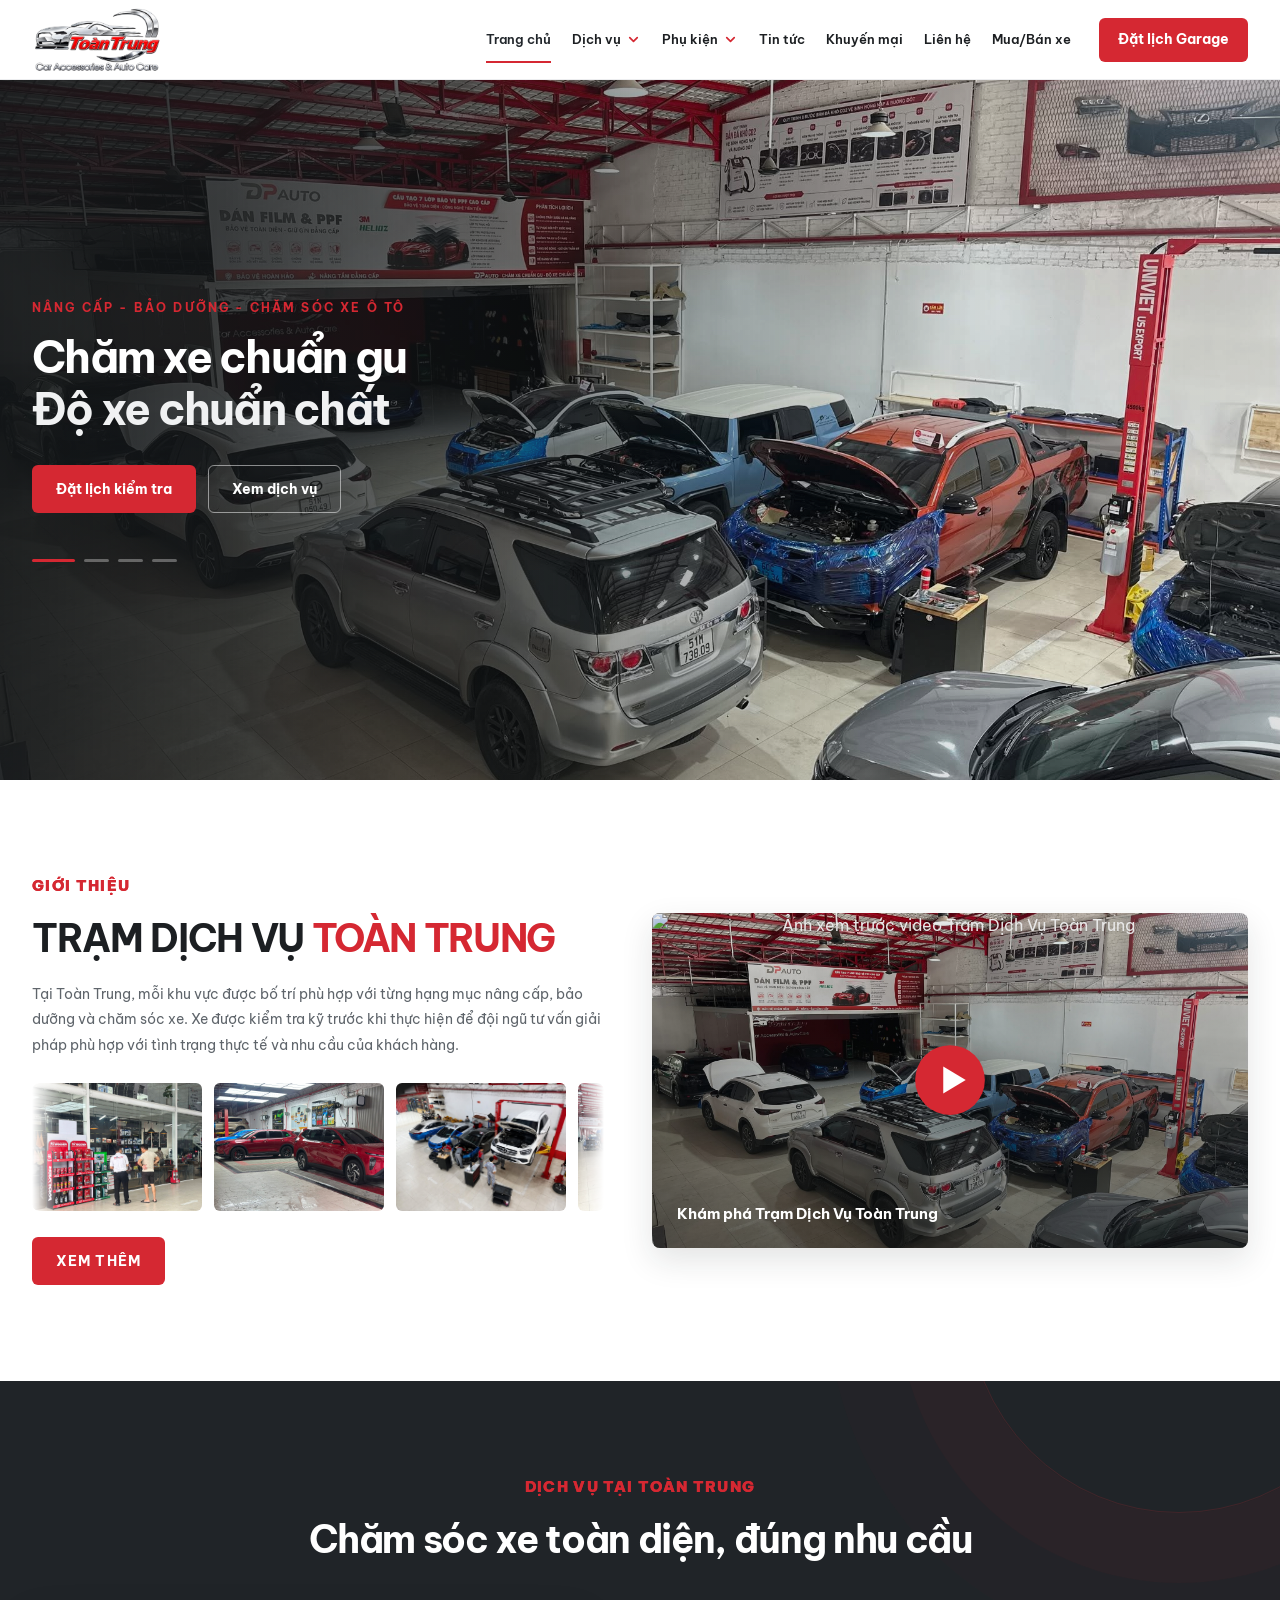
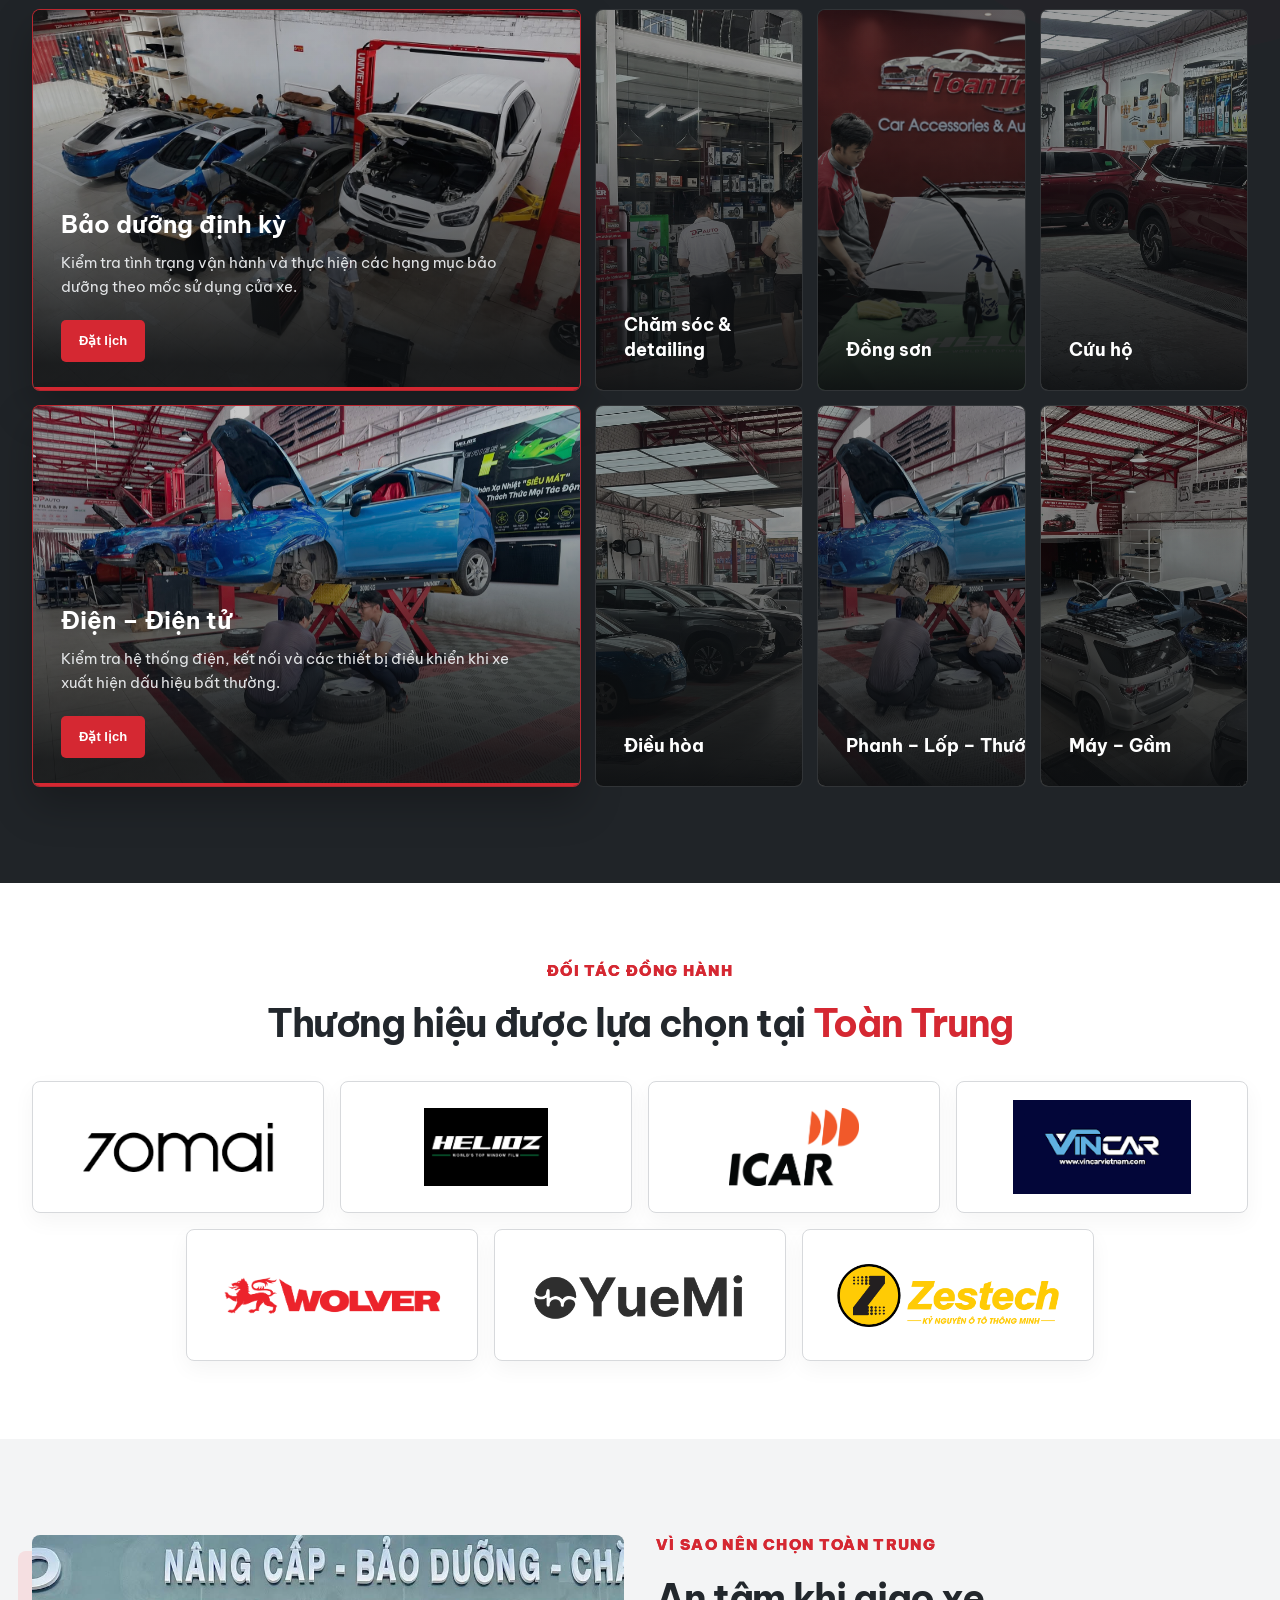
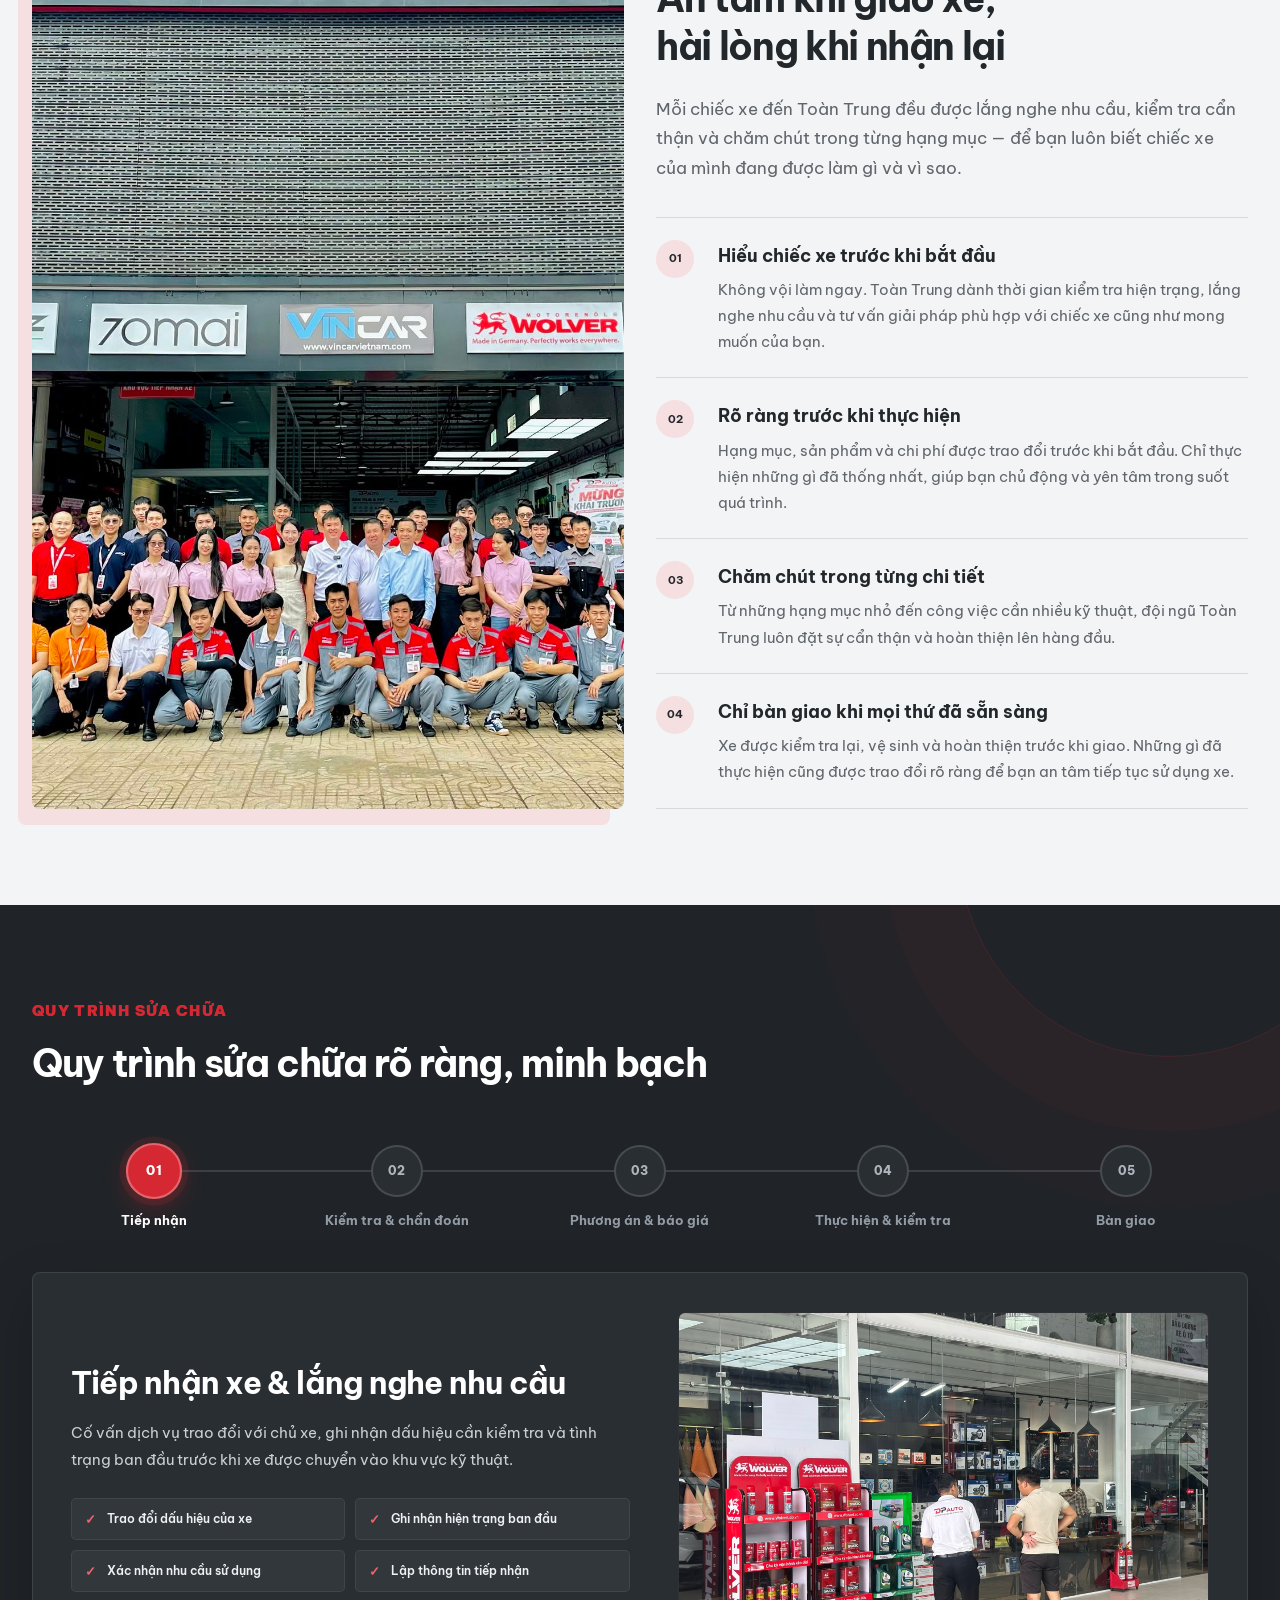
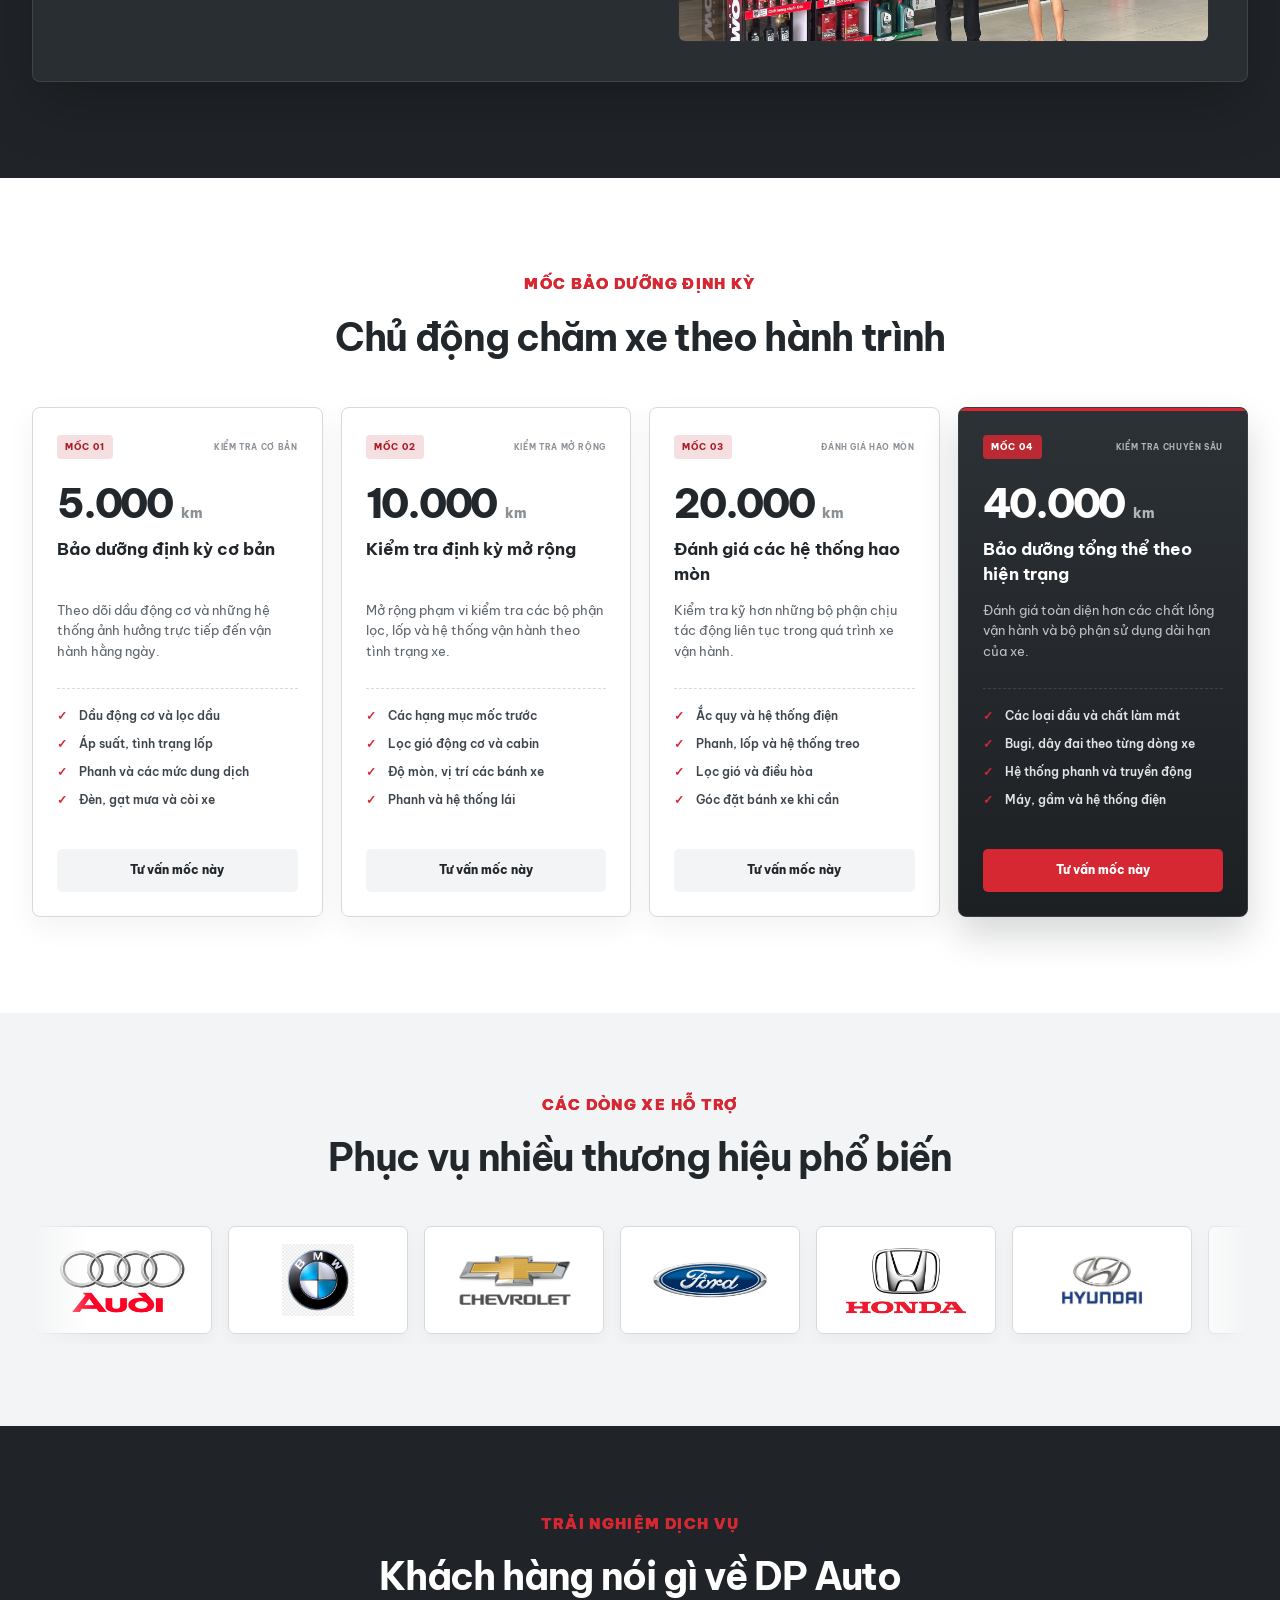
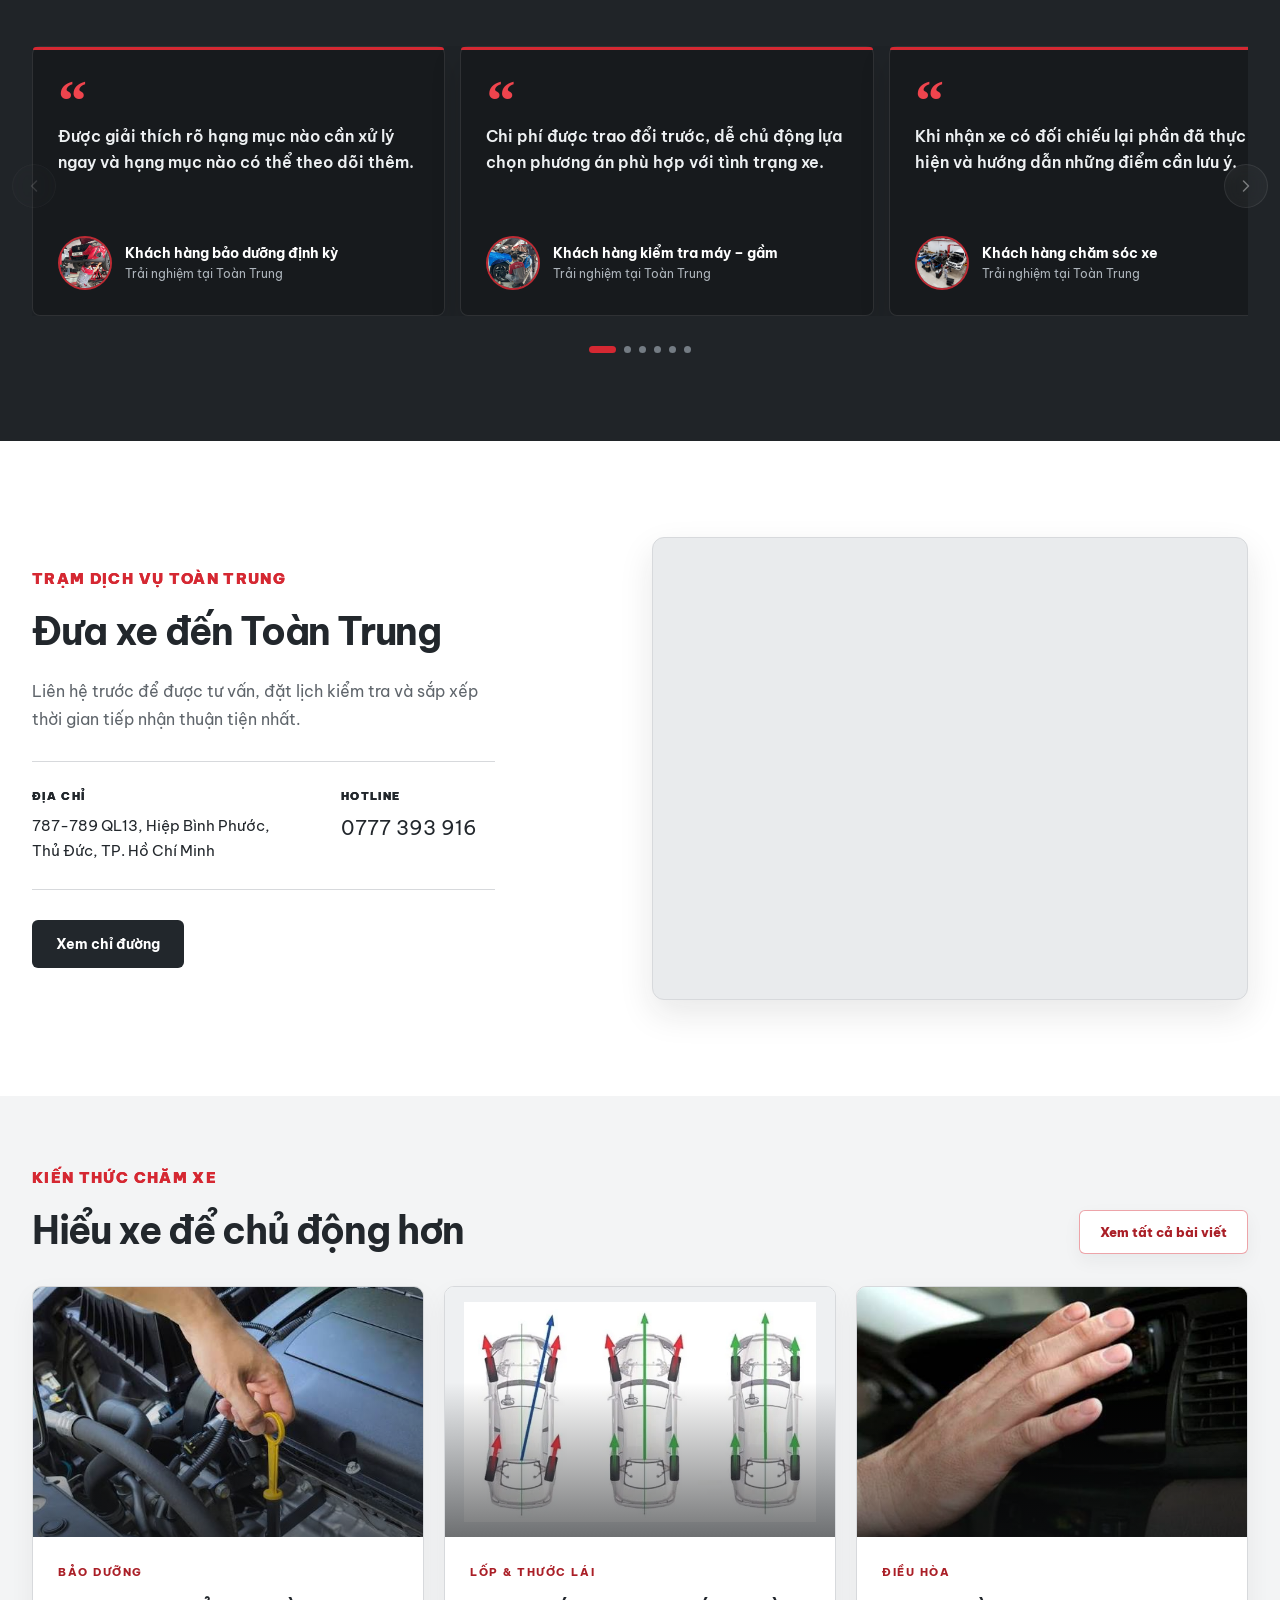
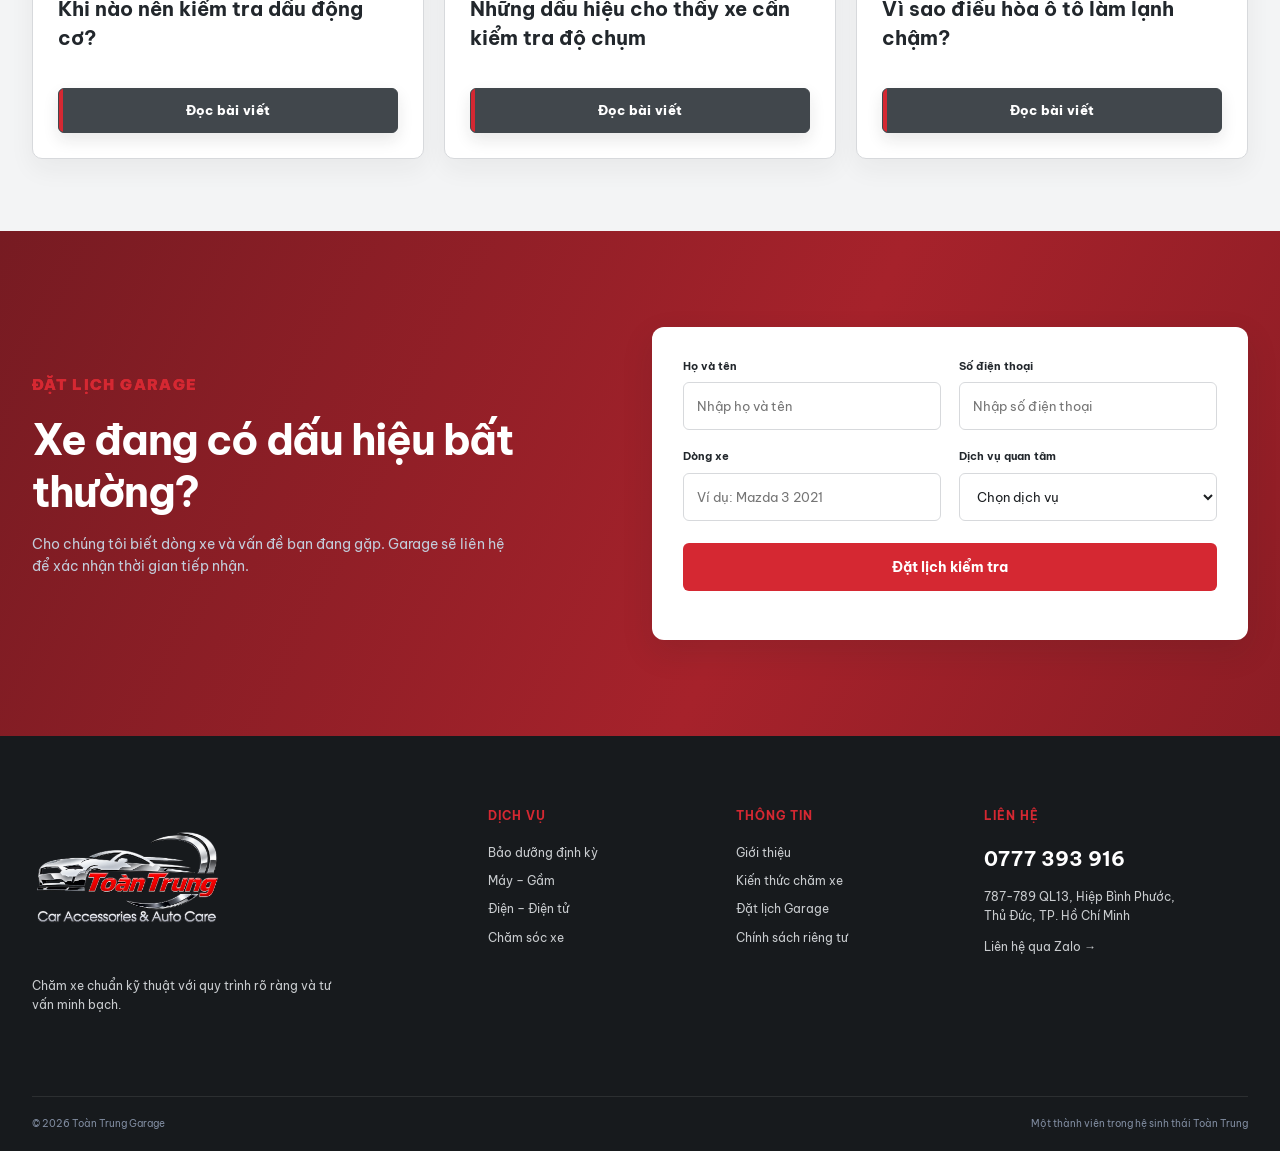
==== commit 7039d378: "a" ====
--- a/index.html
+++ b/index.html
@@ -68,7 +68,7 @@
       <div class="hero-overlay" aria-hidden="true"></div>
       <div class="hero-inner container">
         <div class="hero-copy">
-          <p class="eyebrow">NÂNG CẤP · BẢO DƯỠNG · SỮA CHỬA</p>
+          <p class="eyebrow">NÂNG CẤP - BẢO DƯỠNG - CHĂM SÓC XE Ô TÔ</p>
           <h1>Chăm xe chuẩn gu<br><span>Độ xe chuẩn chất</span></h1>
           <div class="button-row">
             <a class="button button-primary" href="#booking">Đặt lịch kiểm tra</a>
@@ -122,29 +122,29 @@
 
     <section class="services service-showcase section-dark" id="services" aria-labelledby="services-title">
       <div class="container">
-        <div class="section-intro light centered"><p class="eyebrow">DỊCH VỤ GARAGE</p><h2 id="services-title">Chăm sóc xe toàn diện, đúng nhu cầu</h2></div>
+        <div class="section-intro light centered"><p class="eyebrow">DỊCH VỤ TẠI TOÀN TRUNG</p><h2 id="services-title">Chăm sóc xe toàn diện, đúng nhu cầu</h2></div>
 
         <div class="service-accordion" id="serviceAccordion">
           <div class="service-accordion-row">
             <article class="service-panel is-active" tabindex="0">
               <img class="service-panel-image" src="pictures/dpauto/779957568_122116717953336820_1674540578645069727_n.jpg" alt="Khu vực bảo dưỡng định kỳ">
               <div class="service-panel-overlay"></div>
-              <div class="service-panel-content"><h3>Bảo dưỡng định kỳ</h3><div class="service-panel-details"><p>Kiểm tra tình trạng vận hành và thực hiện các hạng mục bảo dưỡng theo mốc sử dụng của xe.</p><a href="#booking">Đặt lịch <b>→</b></a></div></div>
+              <div class="service-panel-content"><h3>Bảo dưỡng định kỳ</h3><div class="service-panel-details"><p>Kiểm tra tình trạng vận hành và thực hiện các hạng mục bảo dưỡng theo mốc sử dụng của xe.</p><a href="#booking">Đặt lịch</a></div></div>
             </article>
             <article class="service-panel" tabindex="0">
               <img class="service-panel-image" src="pictures/dpauto/777951601_122116718091336820_4842196137194744608_n.jpg" alt="Khu vực chăm sóc và detailing">
               <div class="service-panel-overlay"></div>
-              <div class="service-panel-content"><h3>Chăm sóc &amp; detailing</h3><div class="service-panel-details"><p>Làm sạch và chăm sóc kỹ các bề mặt nội, ngoại thất theo tình trạng thực tế của xe.</p><a href="#booking">Đặt lịch <b>→</b></a></div></div>
+              <div class="service-panel-content"><h3>Chăm sóc &amp; detailing</h3><div class="service-panel-details"><p>Làm sạch và chăm sóc kỹ các bề mặt nội, ngoại thất theo tình trạng thực tế của xe.</p><a href="#booking">Đặt lịch</a></div></div>
             </article>
             <article class="service-panel" tabindex="0">
               <img class="service-panel-image" src="pictures/garage/hero-garage.png" alt="Khu vực đồng sơn ô tô">
               <div class="service-panel-overlay"></div>
-              <div class="service-panel-content"><h3>Đồng sơn</h3><div class="service-panel-details"><p>Kiểm tra bề mặt, xử lý các vị trí trầy xước hoặc móp và hoàn thiện màu sơn theo tình trạng xe.</p><a href="#booking">Đặt lịch <b>→</b></a></div></div>
+              <div class="service-panel-content"><h3>Đồng sơn</h3><div class="service-panel-details"><p>Kiểm tra bề mặt, xử lý các vị trí trầy xước hoặc móp và hoàn thiện màu sơn theo tình trạng xe.</p><a href="#booking">Đặt lịch</a></div></div>
             </article>
             <article class="service-panel" tabindex="0">
               <img class="service-panel-image" src="pictures/dpauto/778504841_122116718151336820_3154035072471992902_n.jpg" alt="Xe được tiếp nhận hỗ trợ tại garage">
               <div class="service-panel-overlay"></div>
-              <div class="service-panel-content"><h3>Cứu hộ</h3><div class="service-panel-details"><p>Tiếp nhận thông tin sự cố, xác định tình trạng ban đầu và hỗ trợ phương án đưa xe về trạm.</p><a href="#booking">Liên hệ <b>→</b></a></div></div>
+              <div class="service-panel-content"><h3>Cứu hộ</h3><div class="service-panel-details"><p>Tiếp nhận thông tin sự cố, xác định tình trạng ban đầu và hỗ trợ phương án đưa xe về trạm.</p><a href="#booking">Liên hệ</a></div></div>
             </article>
           </div>
 
@@ -152,24 +152,42 @@
             <article class="service-panel is-active" tabindex="0">
               <img class="service-panel-image" src="pictures/dpauto/783730351_122116963089336820_8356334090627028982_n.jpg" alt="Kiểm tra điện và điện tử trên xe">
               <div class="service-panel-overlay"></div>
-              <div class="service-panel-content"><h3>Điện – Điện tử</h3><div class="service-panel-details"><p>Kiểm tra hệ thống điện, kết nối và các thiết bị điều khiển khi xe xuất hiện dấu hiệu bất thường.</p><a href="#booking">Đặt lịch <b>→</b></a></div></div>
+              <div class="service-panel-content"><h3>Điện – Điện tử</h3><div class="service-panel-details"><p>Kiểm tra hệ thống điện, kết nối và các thiết bị điều khiển khi xe xuất hiện dấu hiệu bất thường.</p><a href="#booking">Đặt lịch</a></div></div>
             </article>
             <article class="service-panel" tabindex="0">
               <img class="service-panel-image" src="pictures/dpauto/783757951_122116962981336820_7345674389163337763_n.jpg" alt="Khu vực kiểm tra điều hòa ô tô">
               <div class="service-panel-overlay"></div>
-              <div class="service-panel-content"><h3>Điều hòa</h3><div class="service-panel-details"><p>Kiểm tra khả năng làm lạnh, lọc gió, đường ống và các bộ phận liên quan của hệ thống.</p><a href="#booking">Đặt lịch <b>→</b></a></div></div>
+              <div class="service-panel-content"><h3>Điều hòa</h3><div class="service-panel-details"><p>Kiểm tra khả năng làm lạnh, lọc gió, đường ống và các bộ phận liên quan của hệ thống.</p><a href="#booking">Đặt lịch</a></div></div>
             </article>
             <article class="service-panel" tabindex="0">
               <img class="service-panel-image" src="pictures/dpauto/783730351_122116963089336820_8356334090627028982_n.jpg" alt="Kiểm tra phanh lốp và thước lái">
               <div class="service-panel-overlay"></div>
-              <div class="service-panel-content"><h3>Phanh – Lốp – Thước lái</h3><div class="service-panel-details"><p>Đánh giá các hạng mục ảnh hưởng trực tiếp đến độ ổn định và cảm giác vận hành của xe.</p><a href="#booking">Đặt lịch <b>→</b></a></div></div>
+              <div class="service-panel-content"><h3 class="service-title-wide">Phanh – Lốp – Thước lái</h3><div class="service-panel-details"><p>Đánh giá các hạng mục ảnh hưởng trực tiếp đến độ ổn định và cảm giác vận hành của xe.</p><a href="#booking">Đặt lịch</a></div></div>
             </article>
             <article class="service-panel" tabindex="0">
               <img class="service-panel-image" src="pictures/dpauto/779019198_122116962813336820_8944046044272620719_n.jpg" alt="Kiểm tra máy và gầm xe">
               <div class="service-panel-overlay"></div>
-              <div class="service-panel-content"><h3>Máy – Gầm</h3><div class="service-panel-details"><p>Kiểm tra động cơ, hệ thống treo và các dấu hiệu phát sinh trong quá trình sử dụng xe.</p><a href="#booking">Đặt lịch <b>→</b></a></div></div>
-            </article>
-          </div>
+              <div class="service-panel-content"><h3>Máy – Gầm</h3><div class="service-panel-details"><p>Kiểm tra động cơ, hệ thống treo và các dấu hiệu phát sinh trong quá trình sử dụng xe.</p><a href="#booking">Đặt lịch</a></div></div>
+            </article>
+          </div>
+        </div>
+      </div>
+    </section>
+
+    <section class="partners" aria-labelledby="partners-title">
+      <div class="container">
+        <div class="section-intro centered compact">
+          <p class="eyebrow">ĐỐI TÁC ĐỒNG HÀNH</p>
+          <h2 id="partners-title">Thương hiệu được lựa chọn tại <span>Toàn Trung</span></h2>
+        </div>
+        <div class="partner-grid" role="list" aria-label="Các thương hiệu đối tác của Toàn Trung">
+          <figure class="partner-card partner-card-70mai" role="listitem"><div class="partner-logo"><img src="pictures/brand/70mai.png" alt="70mai"></div></figure>
+          <figure class="partner-card" role="listitem"><div class="partner-logo"><img src="pictures/brand/helioz.png" alt="Helioz"></div></figure>
+          <figure class="partner-card" role="listitem"><div class="partner-logo"><img src="pictures/brand/icar.png" alt="ICAR"></div></figure>
+          <figure class="partner-card partner-card-vincar" role="listitem"><div class="partner-logo"><img src="pictures/brand/vincar.png" alt="VinCar"></div></figure>
+          <figure class="partner-card" role="listitem"><div class="partner-logo"><img src="pictures/brand/wolver.png" alt="Wolver"></div></figure>
+          <figure class="partner-card partner-card-yuemi" role="listitem"><div class="partner-logo"><img src="pictures/brand/yuemi.png" alt="YueMi"></div></figure>
+          <figure class="partner-card" role="listitem"><div class="partner-logo"><img src="pictures/brand/zestech.png" alt="Zestech"></div></figure>
         </div>
       </div>
     </section>
@@ -178,7 +196,7 @@
       <div class="why-grid container">
         <div class="why-photo reference-photo reference-showroom" role="img" aria-label="Cơ sở và đội ngũ Toàn Trung"></div>
         <div class="why-copy">
-          <p class="eyebrow">VÌ SAO CHỌN TOÀN TRUNG</p>
+          <p class="eyebrow">VÌ SAO NÊN CHỌN TOÀN TRUNG</p>
           <h2 id="why-title">An tâm khi giao xe,<br>hài lòng khi nhận lại</h2>
           <p class="lead">Mỗi chiếc xe đến Toàn Trung đều được lắng nghe nhu cầu, kiểm tra cẩn thận và chăm chút trong từng hạng mục — để bạn luôn biết chiếc xe của mình đang được làm gì và vì sao.</p>
           <ul class="feature-list">
@@ -194,7 +212,7 @@
     <section class="process section-dark" aria-labelledby="process-title">
       <div class="container">
         <div class="section-intro light intro-row">
-          <div><p class="eyebrow">QUY TRÌNH SỬA CHỮA</p><h2 id="process-title">5 bước rõ ràng từ đầu đến cuối</h2></div>
+          <div><p class="eyebrow">QUY TRÌNH SỬA CHỮA</p><h2 id="process-title">Quy trình sửa chữa rõ ràng, minh bạch</h2></div>
         </div>
 
         <div class="process-stepper">
@@ -228,7 +246,7 @@
 
     <section class="maintenance" aria-labelledby="maintenance-title">
       <div class="container">
-        <div class="section-intro centered"><p class="eyebrow">MỐC BẢO DƯỠNG ĐỊNH KỲ</p><h2 id="maintenance-title">Chủ động chăm xe theo hành trình</h2><p>Các nội dung dưới đây mang tính tham khảo. Hạng mục thực tế được điều chỉnh theo dòng xe, điều kiện sử dụng và kết quả kiểm tra.</p></div>
+        <div class="section-intro centered"><p class="eyebrow">MỐC BẢO DƯỠNG ĐỊNH KỲ</p><h2 id="maintenance-title">Chủ động chăm xe theo hành trình</h2></div>
         <div class="maintenance-grid">
           <article class="maintenance-card">
             <div class="maintenance-level"><span>MỐC 01</span><small>KIỂM TRA CƠ BẢN</small></div>
@@ -236,7 +254,7 @@
             <h3>Bảo dưỡng định kỳ cơ bản</h3>
             <p class="maintenance-summary">Theo dõi dầu động cơ và những hệ thống ảnh hưởng trực tiếp đến vận hành hằng ngày.</p>
             <ul class="maintenance-checklist"><li>Dầu động cơ và lọc dầu</li><li>Áp suất, tình trạng lốp</li><li>Phanh và các mức dung dịch</li><li>Đèn, gạt mưa và còi xe</li></ul>
-            <a href="#booking">Tư vấn mốc này <b>→</b></a>
+            <a href="#booking">Tư vấn mốc này</a>
           </article>
           <article class="maintenance-card">
             <div class="maintenance-level"><span>MỐC 02</span><small>KIỂM TRA MỞ RỘNG</small></div>
@@ -244,7 +262,7 @@
             <h3>Kiểm tra định kỳ mở rộng</h3>
             <p class="maintenance-summary">Mở rộng phạm vi kiểm tra các bộ phận lọc, lốp và hệ thống vận hành theo tình trạng xe.</p>
             <ul class="maintenance-checklist"><li>Các hạng mục mốc trước</li><li>Lọc gió động cơ và cabin</li><li>Độ mòn, vị trí các bánh xe</li><li>Phanh và hệ thống lái</li></ul>
-            <a href="#booking">Tư vấn mốc này <b>→</b></a>
+            <a href="#booking">Tư vấn mốc này</a>
           </article>
           <article class="maintenance-card">
             <div class="maintenance-level"><span>MỐC 03</span><small>ĐÁNH GIÁ HAO MÒN</small></div>
@@ -252,7 +270,7 @@
             <h3>Đánh giá các hệ thống hao mòn</h3>
             <p class="maintenance-summary">Kiểm tra kỹ hơn những bộ phận chịu tác động liên tục trong quá trình xe vận hành.</p>
             <ul class="maintenance-checklist"><li>Ắc quy và hệ thống điện</li><li>Phanh, lốp và hệ thống treo</li><li>Lọc gió và điều hòa</li><li>Góc đặt bánh xe khi cần</li></ul>
-            <a href="#booking">Tư vấn mốc này <b>→</b></a>
+            <a href="#booking">Tư vấn mốc này</a>
           </article>
           <article class="maintenance-card featured">
             <div class="maintenance-level"><span>MỐC 04</span><small>KIỂM TRA CHUYÊN SÂU</small></div>
@@ -260,7 +278,7 @@
             <h3>Bảo dưỡng tổng thể theo hiện trạng</h3>
             <p class="maintenance-summary">Đánh giá toàn diện hơn các chất lỏng vận hành và bộ phận sử dụng dài hạn của xe.</p>
             <ul class="maintenance-checklist"><li>Các loại dầu và chất làm mát</li><li>Bugi, dây đai theo từng dòng xe</li><li>Hệ thống phanh và truyền động</li><li>Máy, gầm và hệ thống điện</li></ul>
-            <a href="#booking">Tư vấn mốc này <b>→</b></a>
+            <a href="#booking">Tư vấn mốc này</a>
           </article>
         </div>
       </div>
@@ -268,7 +286,7 @@
 
     <section class="brands section-subtle" aria-labelledby="brands-title">
       <div class="container">
-        <div class="section-intro centered compact"><p class="eyebrow">DÒNG XE HỖ TRỢ</p><h2 id="brands-title">Phục vụ nhiều thương hiệu phổ biến</h2></div>
+        <div class="section-intro centered compact"><p class="eyebrow">CÁC DÒNG XE HỖ TRỢ</p><h2 id="brands-title">Phục vụ nhiều thương hiệu phổ biến</h2></div>
         <div class="brand-marquee" aria-label="Các thương hiệu xe hỗ trợ">
           <div class="brand-track">
             <div class="brand-group">
@@ -310,7 +328,7 @@
 
     <section class="reviews section-dark" aria-labelledby="reviews-title">
       <div class="container">
-        <div class="section-intro light centered"><p class="eyebrow">TRẢI NGHIỆM DỊCH VỤ</p><h2 id="reviews-title">Điều khách hàng quan tâm khi chăm xe</h2></div>
+        <div class="section-intro light centered"><p class="eyebrow">TRẢI NGHIỆM DỊCH VỤ</p><h2 id="reviews-title">Khách hàng nói gì về DP Auto</h2></div>
         <div class="review-carousel">
           <div class="review-viewport" id="review-viewport" tabindex="0" aria-label="Bình luận về trải nghiệm dịch vụ">
             <div class="review-track">
@@ -347,11 +365,20 @@
 
     <section class="knowledge section-subtle" id="knowledge" aria-labelledby="knowledge-title">
       <div class="container">
-        <div class="section-intro intro-row"><div><p class="eyebrow">KIẾN THỨC CHĂM XE</p><h2 id="knowledge-title">Hiểu xe để chủ động hơn</h2></div><a class="text-link" href="#knowledge">Xem tất cả bài viết <span>→</span></a></div>
+        <div class="section-intro intro-row"><div><p class="eyebrow">KIẾN THỨC CHĂM XE</p><h2 id="knowledge-title">Hiểu xe để chủ động hơn</h2></div><a class="text-link" href="#knowledge">Xem tất cả bài viết</a></div>
         <div class="article-grid">
-          <article class="article-card"><div class="article-visual visual-oil"><span>01</span></div><div><p>BẢO DƯỠNG</p><h3>Khi nào nên kiểm tra dầu động cơ?</h3><a href="#knowledge">Đọc bài viết →</a></div></article>
-          <article class="article-card"><div class="article-visual visual-tire"><span>02</span></div><div><p>LỐP &amp; THƯỚC LÁI</p><h3>Những dấu hiệu cho thấy xe cần kiểm tra độ chụm</h3><a href="#knowledge">Đọc bài viết →</a></div></article>
-          <article class="article-card"><div class="article-visual visual-temp"><span>03</span></div><div><p>ĐIỀU HÒA</p><h3>Vì sao điều hòa ô tô làm lạnh chậm?</h3><a href="#knowledge">Đọc bài viết →</a></div></article>
+          <article class="article-card">
+            <a class="article-visual" href="#knowledge" aria-label="Đọc bài Khi nào nên kiểm tra dầu động cơ?"><img src="pictures/knowledge/daudongco.png" alt="Kỹ thuật viên kiểm tra dầu động cơ" loading="lazy"></a>
+            <div class="article-content"><p class="article-category">BẢO DƯỠNG</p><h3>Khi nào nên kiểm tra dầu động cơ?</h3><a class="article-link" href="#knowledge">Đọc bài viết</a></div>
+          </article>
+          <article class="article-card">
+            <a class="article-visual article-visual-diagram" href="#knowledge" aria-label="Đọc bài Những dấu hiệu cho thấy xe cần kiểm tra độ chụm"><img src="pictures/knowledge/độ chụm.png" alt="Minh họa độ chụm bánh xe" loading="lazy"></a>
+            <div class="article-content"><p class="article-category">LỐP &amp; THƯỚC LÁI</p><h3>Những dấu hiệu cho thấy xe cần kiểm tra độ chụm</h3><a class="article-link" href="#knowledge">Đọc bài viết</a></div>
+          </article>
+          <article class="article-card">
+            <a class="article-visual" href="#knowledge" aria-label="Đọc bài Vì sao điều hòa ô tô làm lạnh chậm?"><img src="pictures/knowledge/điều hòa ô tô.png" alt="Kiểm tra luồng gió điều hòa ô tô" loading="lazy"></a>
+            <div class="article-content"><p class="article-category">ĐIỀU HÒA</p><h3>Vì sao điều hòa ô tô làm lạnh chậm?</h3><a class="article-link" href="#knowledge">Đọc bài viết</a></div>
+          </article>
         </div>
       </div>
     </section>
--- a/styles.css
+++ b/styles.css
@@ -33,7 +33,7 @@
 .site-header { position: sticky; top: 0; z-index: 50; height: 80px; background: rgba(255,255,255,.96); border-bottom: 1px solid rgba(19,33,60,.08); backdrop-filter: blur(14px); }
 .header-inner { height: 100%; display: flex; align-items: center; gap: 28px; }
 .brand { display: inline-flex; align-items: center; gap: 10px; flex: 0 0 auto; color: var(--navy); }
-.brand-logo { display: block; width: 145px; height: auto; margin-block: -14px; }
+.brand-logo { display: block; width: 130px; height: auto; margin-block: -10px; }
 .main-nav { display: flex; align-items: center; gap: 21px; margin-left: auto; }
 .main-nav > a, .nav-dropdown-toggle { position: relative; min-height: 80px; display: inline-flex; align-items: center; padding: 0; color: var(--ink); background: transparent; border: 0; font-size: 13px; font-weight: 600; white-space: nowrap; cursor: pointer; }
 .main-nav > a::after, .nav-dropdown-toggle::after { content: ""; position: absolute; left: 0; right: 100%; bottom: 17px; height: 2px; background: var(--gold); transition: right .25s ease; }
@@ -75,6 +75,8 @@
 .hero-inner { min-height: 700px; display: flex; align-items: center; padding-block: 58px; }
 .hero-copy { width: min(650px, 57%); position: relative; z-index: 2; padding: 20px 0; }
 .eyebrow { margin: 0 0 15px; color: var(--gold); font-size: 12px; font-weight: 700; letter-spacing: .18em; }
+main section:not(.hero) .eyebrow { width: fit-content; display: flex; align-items: center; margin: 0 0 18px; padding: 0; color: var(--gold); background: transparent; border: 0; border-radius: 0; font-size: 15px; font-weight: 900; line-height: 1.35; letter-spacing: .09em; text-shadow: 0 0 .01px currentColor; box-shadow: none; }
+.section-intro.centered .eyebrow { margin-inline: auto; }
 .hero h1 { max-width: 640px; margin: 0; font-size: clamp(40px, 3.4vw, 48px); line-height: 1.18; letter-spacing: -.04em; }
 .hero h1 span { color: #f0f1f2; }
 .button-row { display: flex; flex-wrap: wrap; gap: 12px; }
@@ -134,9 +136,8 @@
 .symptom-icon { display: grid; place-items: center; flex: 0 0 37px; height: 37px; color: var(--gold-hover); background: var(--gold-soft); border-radius: 50%; font-size: 18px; }
 .finder-action { display: flex; align-items: center; justify-content: space-between; min-height: 40px; margin-top: 19px; color: var(--muted); font-size: 13px; }
 .finder-action p { margin: 0; }
-.text-link { color: var(--navy); font-size: 14px; font-weight: 700; }
-.text-link span { display: inline-block; color: var(--gold-hover); transition: transform .2s; }
-.text-link:hover span { transform: translateX(5px); }
+.text-link { min-height: 44px; display: inline-flex; align-items: center; justify-content: center; padding: 0 20px; color: var(--gold-hover); background: #fff; border: 1px solid rgba(213,40,50,.42); border-radius: 6px; font-size: 13px; font-weight: 800; box-shadow: 0 7px 18px rgba(28,31,34,.05); transition: color .25s ease, background .25s ease, border-color .25s ease, box-shadow .25s ease, transform .25s ease; }
+.text-link:hover, .text-link:focus-visible { color: #fff; background: var(--gold); border-color: var(--gold); box-shadow: 0 10px 24px rgba(213,40,50,.24); transform: translateY(-2px); }
 
 .service-showcase { position: relative; overflow: hidden; background: #202428; }
 .service-showcase::before { content: ""; position: absolute; width: 420px; height: 420px; top: -290px; right: -110px; border: 1px solid rgba(213,40,50,.18); border-radius: 50%; box-shadow: 0 0 0 70px rgba(213,40,50,.035), 0 0 0 140px rgba(213,40,50,.018); pointer-events: none; }
@@ -154,18 +155,31 @@
 .service-panel:hover .service-panel-overlay, .service-panel:focus-visible .service-panel-overlay, .service-panel.is-active .service-panel-overlay { background: linear-gradient(180deg, rgba(10,12,14,.05) 15%, rgba(12,14,16,.9) 93%); }
 .service-panel-content { position: absolute; inset: auto 0 0; z-index: 3; padding: 28px; }
 .service-panel h3 { max-width: 290px; margin: 0; color: #fff; font-size: 18px; line-height: 1.35; transition: font-size .35s; }
+.service-panel h3.service-title-wide { max-width: none; white-space: nowrap; }
 .service-panel:hover h3, .service-panel:focus-visible h3, .service-panel.is-active h3 { font-size: 24px; }
 .service-panel-details { max-width: 470px; max-height: 0; opacity: 0; overflow: hidden; transform: translateY(14px); transition: max-height .48s ease, opacity .3s ease .08s, transform .38s ease .06s, margin .38s ease; }
 .service-panel:hover .service-panel-details, .service-panel:focus-visible .service-panel-details, .service-panel.is-active .service-panel-details { max-height: 220px; margin-top: 10px; opacity: 1; transform: translateY(0); }
 .service-panel-details p { margin: 0 0 20px; color: #e1e3e5; font-size: 14.5px; line-height: 1.7; }
-.service-panel-details a { display: inline-flex; align-items: center; gap: 9px; min-height: 42px; padding: 0 16px; color: #fff; background: var(--gold); border-radius: 5px; font-size: 12px; font-weight: 800; letter-spacing: .02em; transition: background .2s, transform .2s; }
+.service-panel-details a { display: inline-flex; align-items: center; justify-content: center; min-height: 42px; padding: 0 18px; color: #fff; background: var(--gold); border-radius: 5px; font-family: "Segoe UI", Arial, sans-serif; font-size: 13px; font-weight: 700; letter-spacing: 0; transition: background .2s, transform .2s; }
 .service-panel-details a:hover { background: var(--gold-hover); transform: translateY(-1px); }
 .service-panel-details a b { font-size: 15px; }
+
+.partners { padding-block: 78px; background: #fff; }
+.partners .section-intro { margin-bottom: 34px; }
+.partners .section-intro h2 { white-space: nowrap; }
+.partners .section-intro h2 span { color: var(--gold); }
+.partner-grid { display: flex; flex-wrap: wrap; justify-content: center; gap: 16px; }
+.partner-card { flex: 0 1 calc(25% - 12px); min-width: 0; height: 132px; display: flex; align-items: center; justify-content: center; margin: 0; padding: 18px 22px; background: #fff; border: 1px solid var(--border); border-radius: 8px; box-shadow: 0 8px 22px rgba(28,31,34,.045); overflow: hidden; transition: transform .25s ease, border-color .25s ease, box-shadow .25s ease; }
+.partner-card:hover { transform: translateY(-4px); border-color: rgba(213,40,50,.28); box-shadow: 0 15px 30px rgba(28,31,34,.1); }
+.partner-logo { width: 100%; height: 100%; display: flex; align-items: center; justify-content: center; overflow: hidden; }
+.partner-logo img { width: auto; height: auto; max-width: 90%; max-height: 78px; display: block; object-fit: contain; }
+.partner-card-70mai .partner-logo img { width: 142%; max-width: none; max-height: none; }
+.partner-card-vincar .partner-logo img { width: 178px; height: 178px; max-width: none; max-height: none; }
+.partner-card-yuemi .partner-logo img { filter: brightness(0) saturate(100%) opacity(.82); }
 
 .why-grid { display: grid; grid-template-columns: repeat(12, 1fr); gap: 32px; align-items: stretch; }
 .why-photo { grid-column: 1 / span 6; min-height: 760px; border-radius: 8px; background-image: url("pictures/garage/garage-team.jpg"); background-size: cover; background-position: center; box-shadow: -14px 16px 0 var(--gold-soft); }
 .why-copy { grid-column: 7 / -1; align-self: center; }
-.why-copy > .eyebrow { display: inline-flex; align-items: center; min-height: 34px; margin-bottom: 18px; padding: 6px 12px; color: var(--gold-hover); background: var(--gold-soft); border-left: 3px solid var(--gold); border-radius: 0 4px 4px 0; font-size: 13px; font-weight: 800; letter-spacing: .16em; }
 .lead { max-width: 650px; margin: 24px 0 34px; color: var(--steel); font-size: 16.5px; line-height: 1.8; }
 .feature-list { margin: 0; padding: 0; list-style: none; }
 .feature-list li { display: grid; grid-template-columns: 44px 1fr; gap: 18px; padding: 22px 0; border-top: 1px solid var(--border); }
@@ -236,8 +250,6 @@
 .maintenance-card.featured .maintenance-checklist li { color: #e1e4e7; }
 .maintenance-card.featured > a { color: #fff; background: var(--gold); }
 .maintenance-card.featured > a b { color: #fff; }
-
-.article-card > div > p { margin: 0 0 9px; color: var(--gold-hover); font-size: 10px; font-weight: 700; letter-spacing: .13em; }
 
 .brands { padding-block: 82px; }
 .brand-marquee { width: 100%; padding-block: 10px; overflow: hidden; -webkit-mask-image: linear-gradient(90deg, transparent, #000 5%, #000 95%, transparent); mask-image: linear-gradient(90deg, transparent, #000 5%, #000 95%, transparent); }
@@ -278,24 +290,31 @@
 
 .branch-grid { display: grid; grid-template-columns: repeat(12, 1fr); gap: 24px; align-items: stretch; }
 .branch-copy { grid-column: 1 / span 5; padding: 32px 30px 32px 0; }
-.branch-copy > p:not(.eyebrow) { margin: 20px 0 25px; color: var(--steel); font-size: 14px; }
-.branch-copy address { display: grid; grid-template-columns: 1.3fr .7fr; gap: 20px; margin: 0 0 30px; padding-block: 23px; border-block: 1px solid var(--border); color: var(--navy); font-size: 13px; font-style: normal; }
-.branch-copy address span { display: block; margin-bottom: 8px; color: var(--muted); font-size: 9px; font-weight: 700; letter-spacing: .14em; }
-.branch-copy address a { font-size: 17px; font-weight: 700; }
+.branch-copy > p:not(.eyebrow) { max-width: 500px; margin: 22px 0 28px; color: var(--steel); font-size: 16px; line-height: 1.75; }
+.branch-copy address { display: grid; grid-template-columns: 1.3fr .7fr; gap: 24px; margin: 0 0 30px; padding-block: 25px; border-block: 1px solid var(--border); color: var(--navy); font-size: 15px; font-weight: 400; line-height: 1.65; font-style: normal; }
+.branch-copy address span { display: block; margin-bottom: 9px; color: var(--navy); font-size: 11px; font-weight: 900; letter-spacing: .12em; text-shadow: 0 0 .01px currentColor; }
+.branch-copy address a { color: var(--navy); font-size: 20px; font-weight: 400; line-height: 1.4; }
 .branch-map { grid-column: 7 / -1; position: relative; min-height: 440px; background: var(--technical); border: 1px solid var(--border); border-radius: 12px; box-shadow: 0 14px 34px rgba(28,31,34,.1); overflow: hidden; }
 .branch-map iframe { position: absolute; inset: 0; width: 100%; height: 100%; display: block; border: 0; }
 
+.knowledge { padding-block: 72px; }
+.knowledge .section-intro { margin-bottom: 32px; }
 .article-grid { display: grid; grid-template-columns: repeat(3, 1fr); gap: 20px; }
-.article-card { background: #fff; border-radius: 8px; overflow: hidden; border: 1px solid var(--border); transition: transform .2s, box-shadow .2s; }
-.article-card:hover { transform: translateY(-4px); box-shadow: var(--shadow); }
-.article-visual { position: relative; height: 210px; display: grid; place-items: center; background: linear-gradient(135deg, #24292e, #555b61); overflow: hidden; }
-.article-visual::before { content: ""; position: absolute; width: 210px; height: 210px; border: 35px solid rgba(213,40,50,.18); border-radius: 50%; }
-.article-visual span { z-index: 2; color: var(--gold); font-size: 45px; font-weight: 700; opacity: .8; }
-.visual-tire { background: linear-gradient(135deg, #32373c, #191c1f); }
-.visual-temp { background: linear-gradient(135deg, #7b2027, #3a3f44); }
-.article-card > div:last-child { padding: 24px; }
-.article-card h3 { min-height: 55px; margin: 0 0 18px; color: var(--navy); font-size: 16px; line-height: 1.55; }
-.article-card a { color: var(--navy); font-size: 12px; font-weight: 700; }
+.article-card { position: relative; display: flex; flex-direction: column; background: #fff; border: 1px solid var(--border); border-radius: 10px; box-shadow: 0 10px 26px rgba(28,31,34,.055); overflow: hidden; transition: transform .3s ease, border-color .3s ease, box-shadow .3s ease; }
+.article-card:hover { transform: translateY(-6px); border-color: rgba(213,40,50,.28); box-shadow: 0 20px 42px rgba(28,31,34,.13); }
+.article-visual { position: relative; height: 250px; display: block; background: #252a2e; overflow: hidden; }
+.article-visual::after { content: ""; position: absolute; inset: 38% 0 0; background: linear-gradient(180deg, transparent, rgba(17,19,21,.58)); pointer-events: none; }
+.article-visual img { width: 100%; height: 100%; display: block; object-fit: cover; transition: transform .55s cubic-bezier(.2,.7,.2,1); }
+.article-card:hover .article-visual img { transform: scale(1.045); }
+.article-visual-diagram { background: #eef0f2; }
+.article-visual-diagram img { padding: 15px; object-fit: contain; }
+.article-content { flex: 1; display: flex; flex-direction: column; padding: 27px 25px 25px; }
+.article-category { margin: 0 0 12px; color: var(--gold-hover); font-size: 11px; font-weight: 800; letter-spacing: .14em; }
+.article-card h3 { min-height: 68px; margin: 0 0 26px; color: var(--navy); font-size: 20px; line-height: 1.45; }
+.article-link { position: relative; min-height: 45px; display: inline-flex; align-items: center; justify-content: center; width: 100%; margin-top: auto; padding: 0 18px; color: #fff; background: #41474c; border: 1px solid #41474c; border-radius: 6px; font-size: 13px; font-weight: 800; letter-spacing: .025em; box-shadow: 0 7px 16px rgba(28,31,34,.1); overflow: hidden; transition: color .25s ease, background .25s ease, border-color .25s ease, box-shadow .25s ease; }
+.article-link::before { content: ""; position: absolute; inset: 0 auto 0 0; width: 4px; background: var(--gold); transition: width .25s ease, opacity .25s ease; }
+.article-link:hover, .article-link:focus-visible { color: #fff; background: var(--gold); border-color: var(--gold); box-shadow: 0 8px 20px rgba(213,40,50,.22); }
+.article-link:hover::before, .article-link:focus-visible::before { width: 100%; opacity: 0; }
 
 .final-cta { color: #fff; background: linear-gradient(115deg, #771b22, #a6222b 60%, #8d1d25); }
 .booking-grid { display: grid; grid-template-columns: repeat(12, 1fr); gap: 24px; align-items: center; }
@@ -372,7 +391,8 @@
   .process-media { height: 360px; }
   .review-track { --review-card-width: 48%; }
   .article-grid { grid-template-columns: 1fr 1fr; }
-  .article-card:last-child { grid-column: 1 / -1; }
+  .article-card:last-child { grid-column: 1 / -1; display: grid; grid-template-columns: minmax(320px, .9fr) 1.1fr; }
+  .article-card:last-child .article-visual { height: 100%; min-height: 280px; }
   .brand-logo-item { width: 164px; height: 98px; }
   .branch-copy { grid-column: 1 / span 6; }
   .branch-map { grid-column: 7 / -1; }
@@ -398,11 +418,16 @@
   .problem-finder { padding-block: 60px; }
   .intro-row { display: block; }
   .section-intro { margin-bottom: 34px; }
+  .knowledge { padding-block: 56px; }
+  .knowledge .section-intro { margin-bottom: 28px; }
   .station-grid { display: flex; flex-direction: column; align-items: stretch; gap: 42px; }
   .station-copy { padding-right: 0; }
   .station-video { width: 100%; }
   .symptom-grid { grid-template-columns: 1fr 1fr; }
   .service-panel { min-height: 330px; }
+  .partners { padding-block: 60px; }
+  .partners .section-intro h2 { white-space: normal; }
+  .partner-card { flex-basis: calc(50% - 8px); }
   .why-grid { display: flex; flex-direction: column; }
   .why-photo { width: 100%; min-height: 440px; order: 2; margin-top: 28px; }
   .why-copy { order: 1; }
@@ -412,7 +437,8 @@
   .review-track { --review-card-width: 64%; }
   .review-arrow { display: none; }
   .article-grid { grid-template-columns: 1fr; }
-  .article-card:last-child { grid-column: auto; }
+  .article-card:last-child { grid-column: auto; display: flex; }
+  .article-card:last-child .article-visual { height: 250px; min-height: 0; }
   .review-card { min-height: 280px; }
   .branch-grid { display: flex; flex-direction: column; }
   .branch-copy { padding-right: 0; }
@@ -435,7 +461,7 @@
   body { padding-bottom: 64px; }
   .container { width: calc(100% - 32px); }
   .site-header { height: 68px; }
-  .brand-logo { width: 118px; margin-block: -12px; }
+  .brand-logo { width: 108px; margin-block: -8px; }
   .footer-logo { width: 165px; margin-block: 0; }
   .main-nav { inset-block-start: 68px; }
   .hero, .hero-inner { min-height: 720px; }
@@ -450,6 +476,8 @@
   .hero-dot { width: 18px; }
   .hero-dot.is-active { width: 30px; }
   section { padding-block: 54px; }
+  .knowledge { padding-block: 48px; }
+  .knowledge .section-intro { margin-bottom: 24px; }
   .section-intro h2, .why-copy h2, .branch-copy h2, .final-cta h2 { font-size: 29px; }
   .section-intro > p:last-child, .section-intro > div + p { font-size: 14px; }
   .station-copy h2 { font-size: 28px; }
@@ -463,6 +491,12 @@
   .finder-action { align-items: flex-start; gap: 12px; }
   .service-panel { min-height: 330px; }
   .service-panel-content { padding: 20px; }
+  .partners { padding-block: 50px; }
+  .partners .section-intro { margin-bottom: 27px; }
+  .partner-grid { gap: 10px; }
+  .partner-card { flex-basis: calc(50% - 5px); height: 112px; padding: 14px 12px; }
+  .partner-logo img { max-width: 92%; max-height: 68px; }
+  .partner-card-vincar .partner-logo img { width: 148px; height: 148px; }
   .why-photo { min-height: 330px; background-size: cover; background-position: center; }
   .feature-list li { grid-template-columns: 37px 1fr; gap: 11px; }
   .process-stepper { margin-right: -16px; padding-right: 16px; }
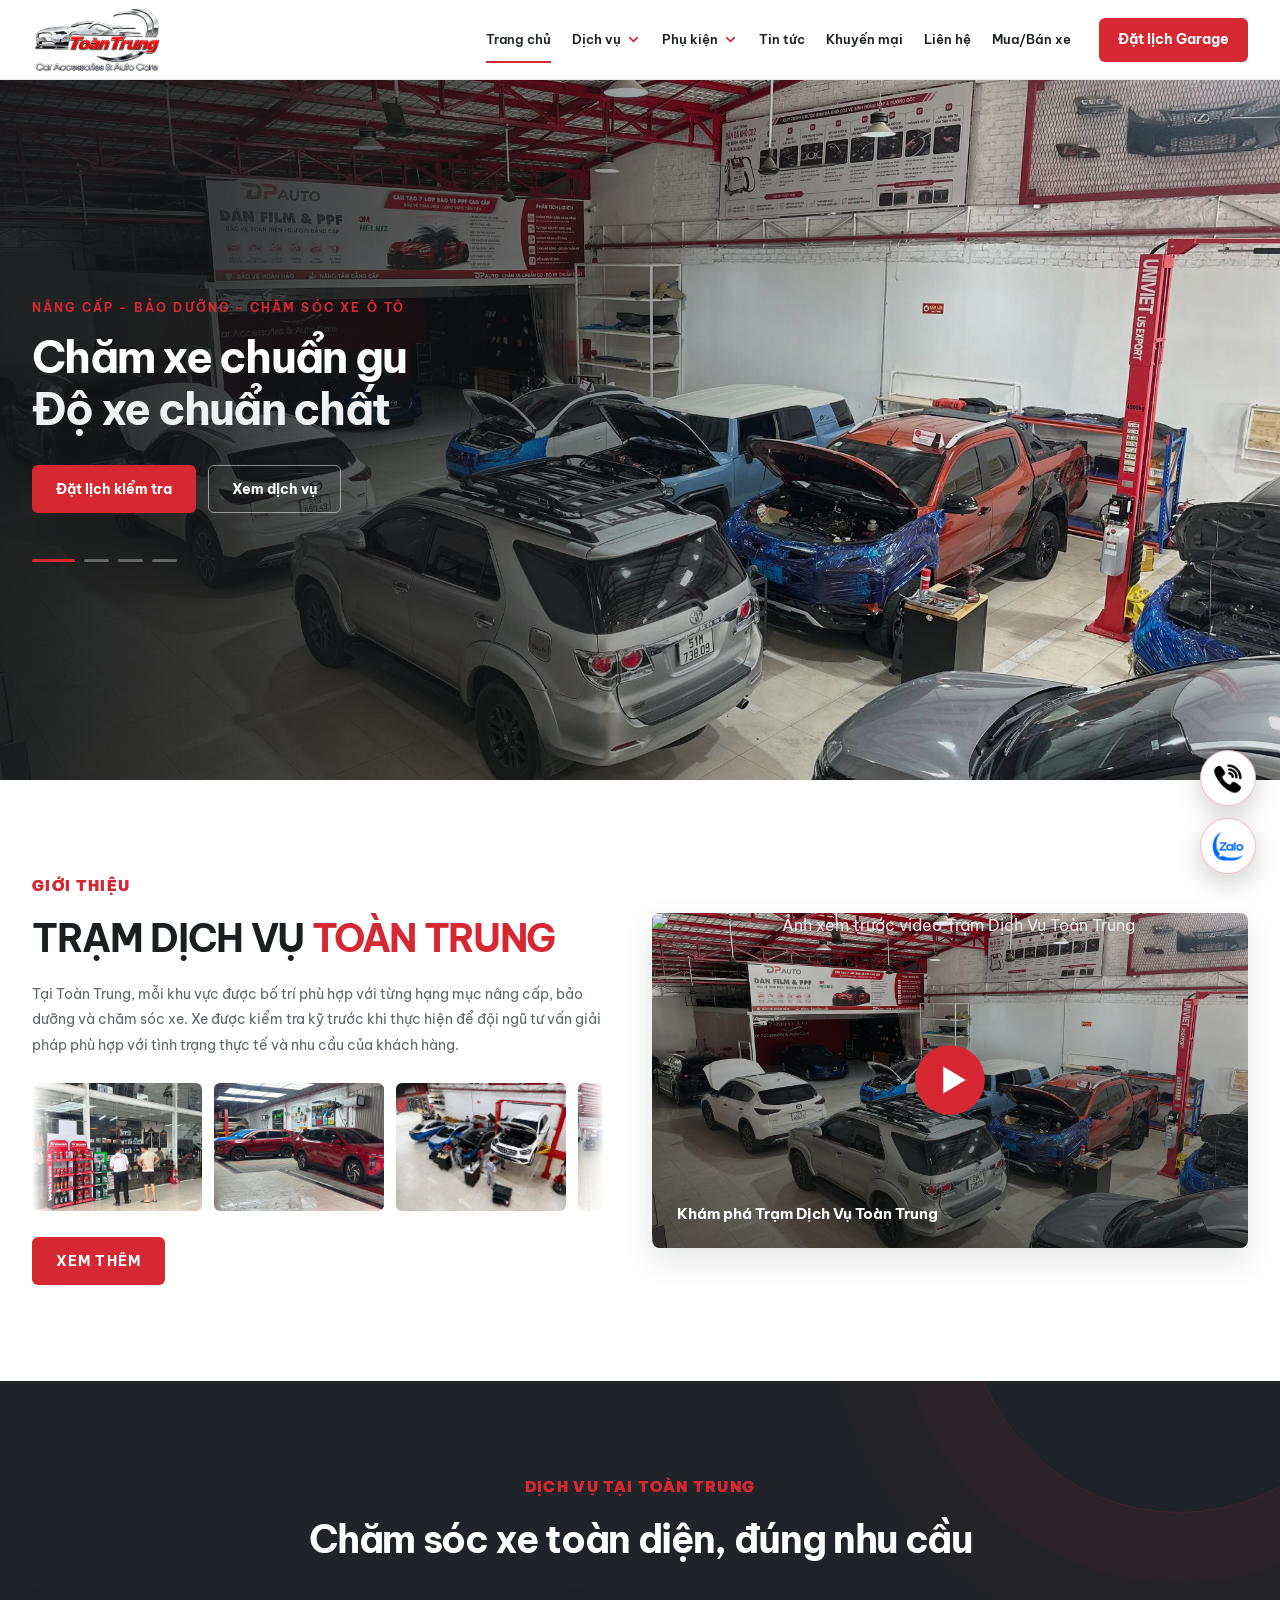
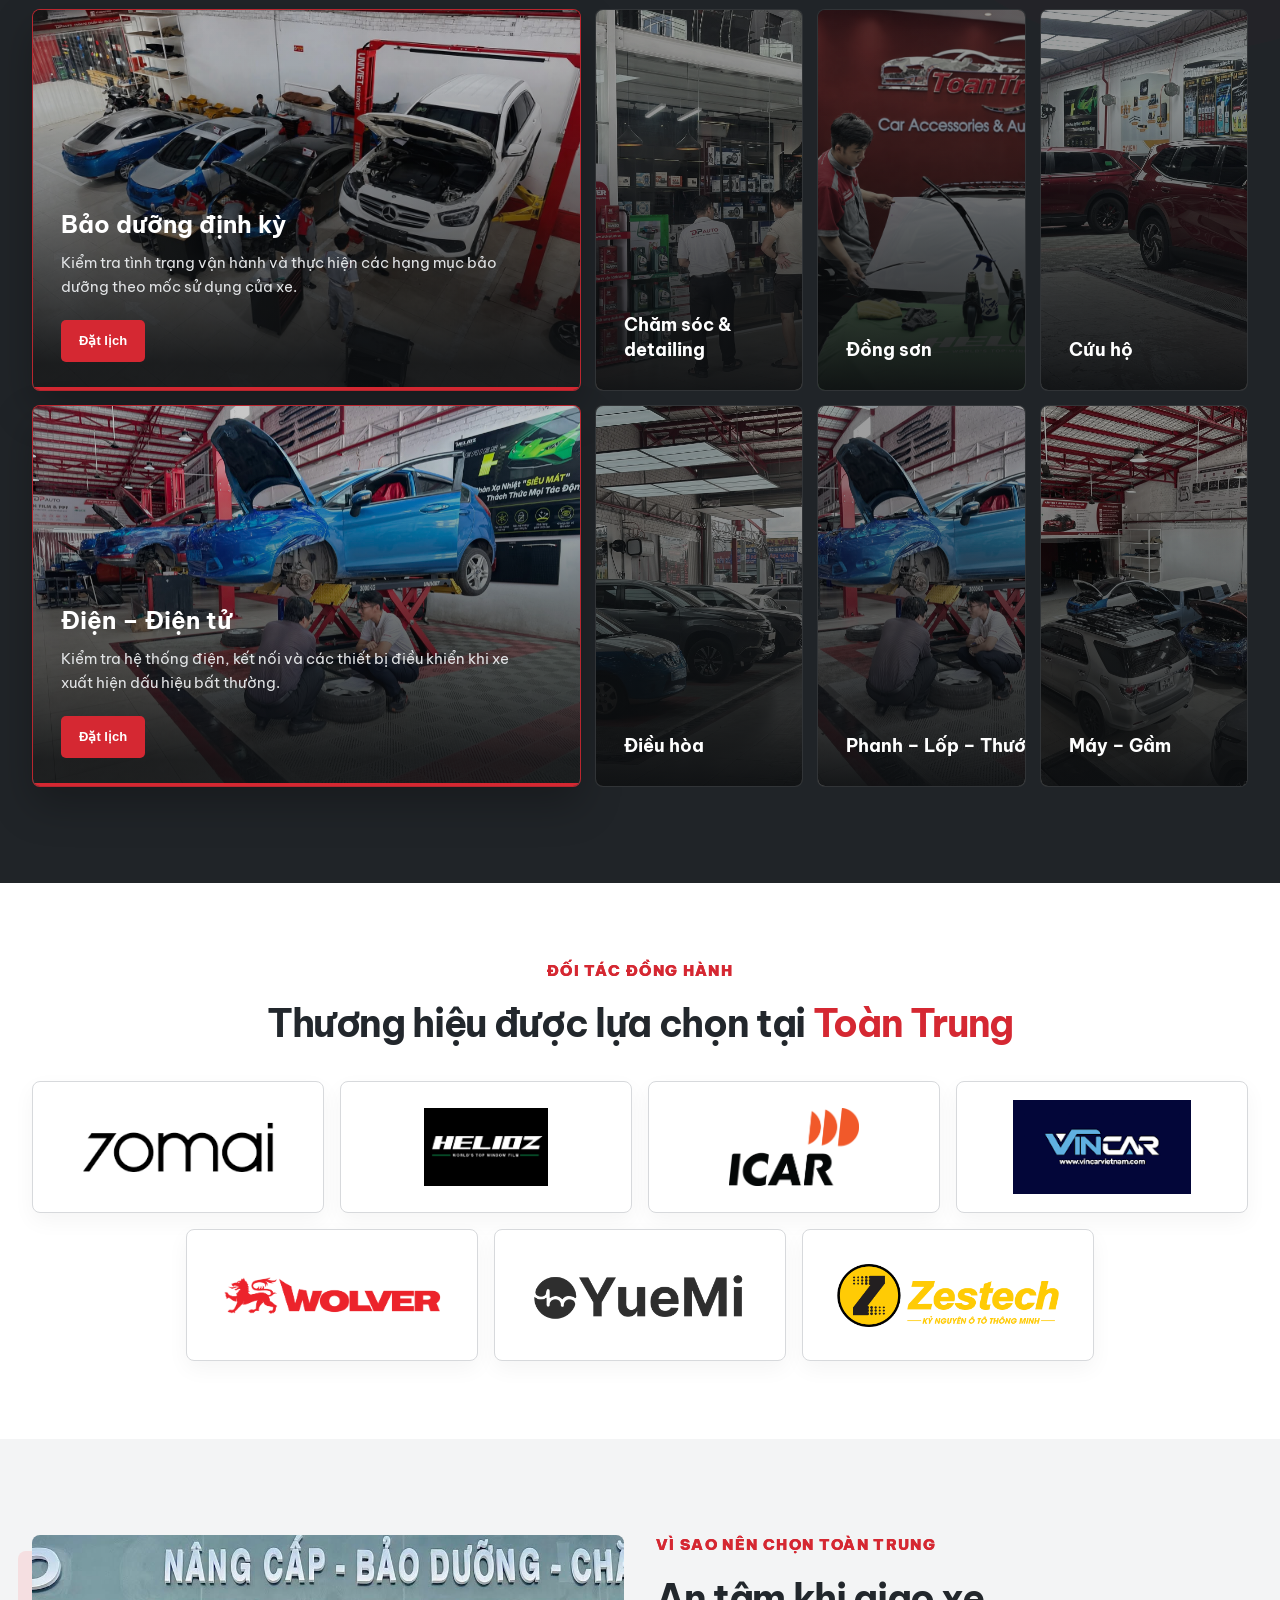
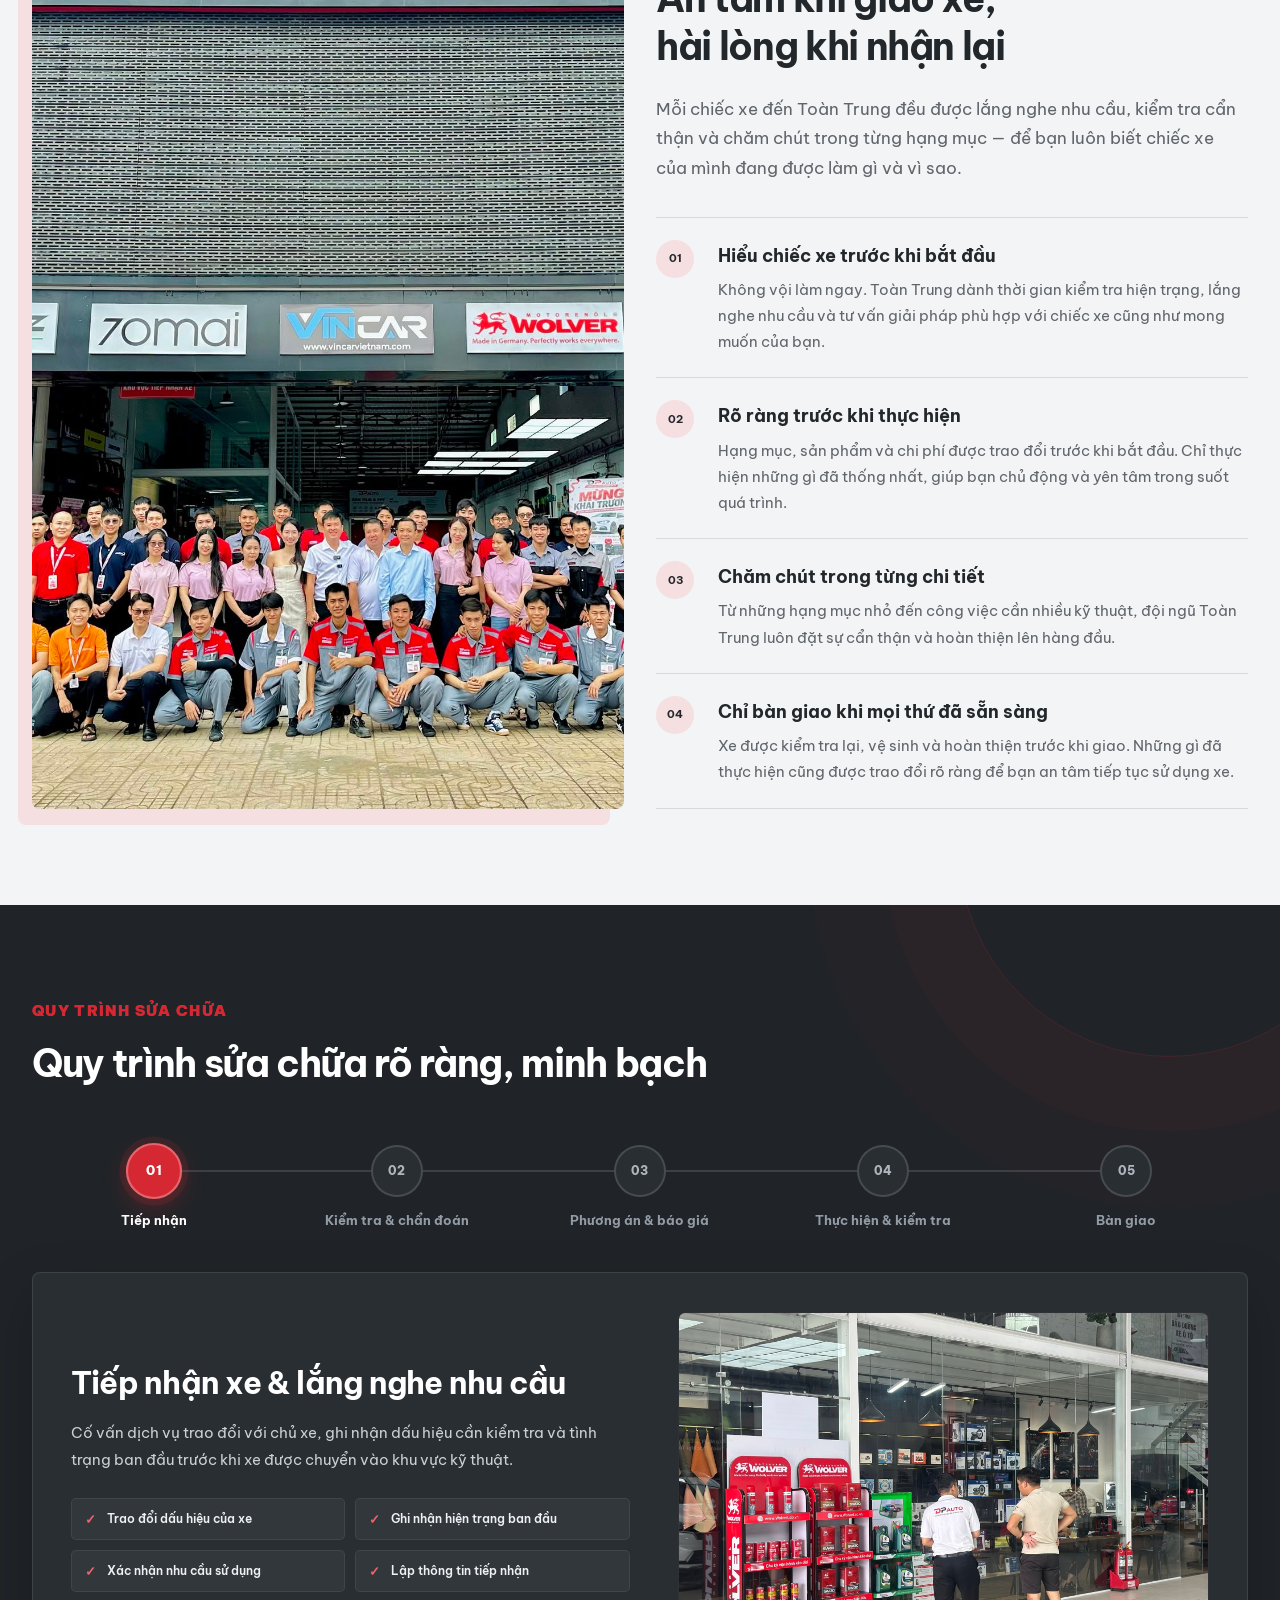
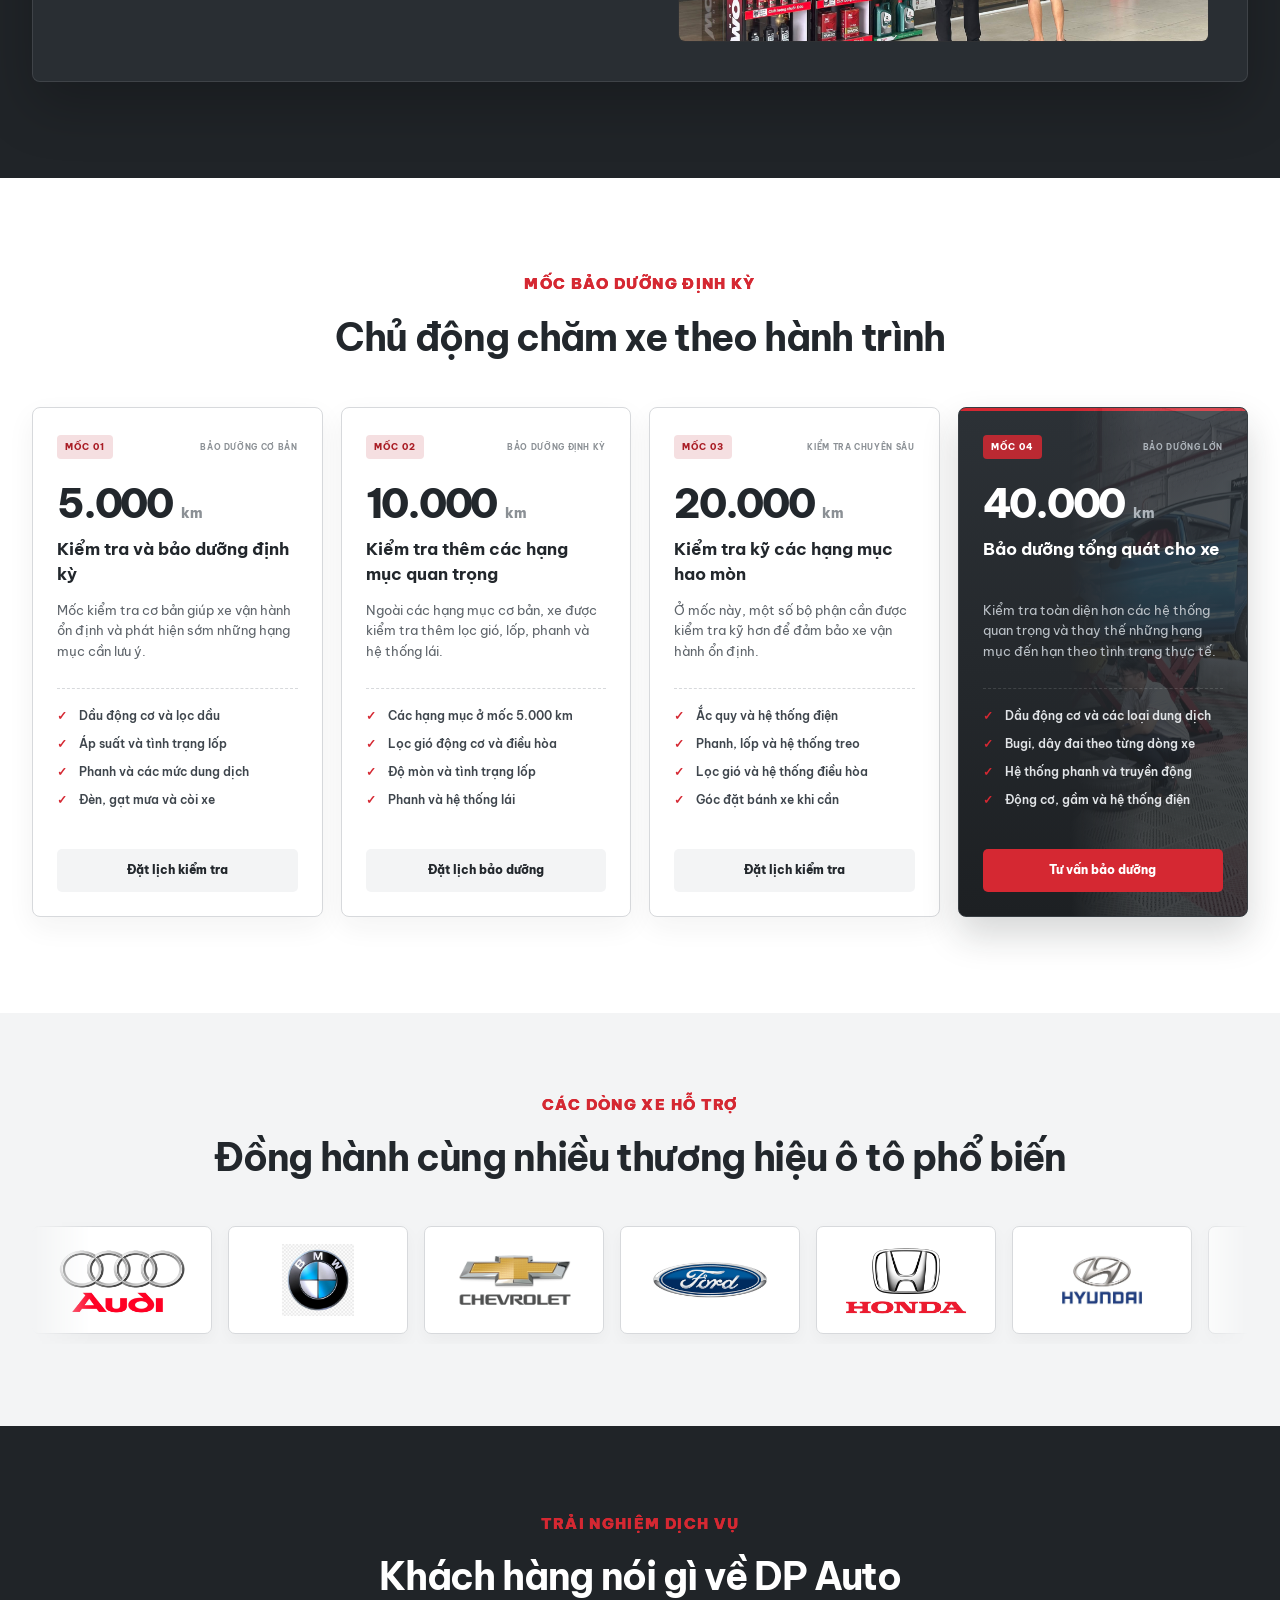
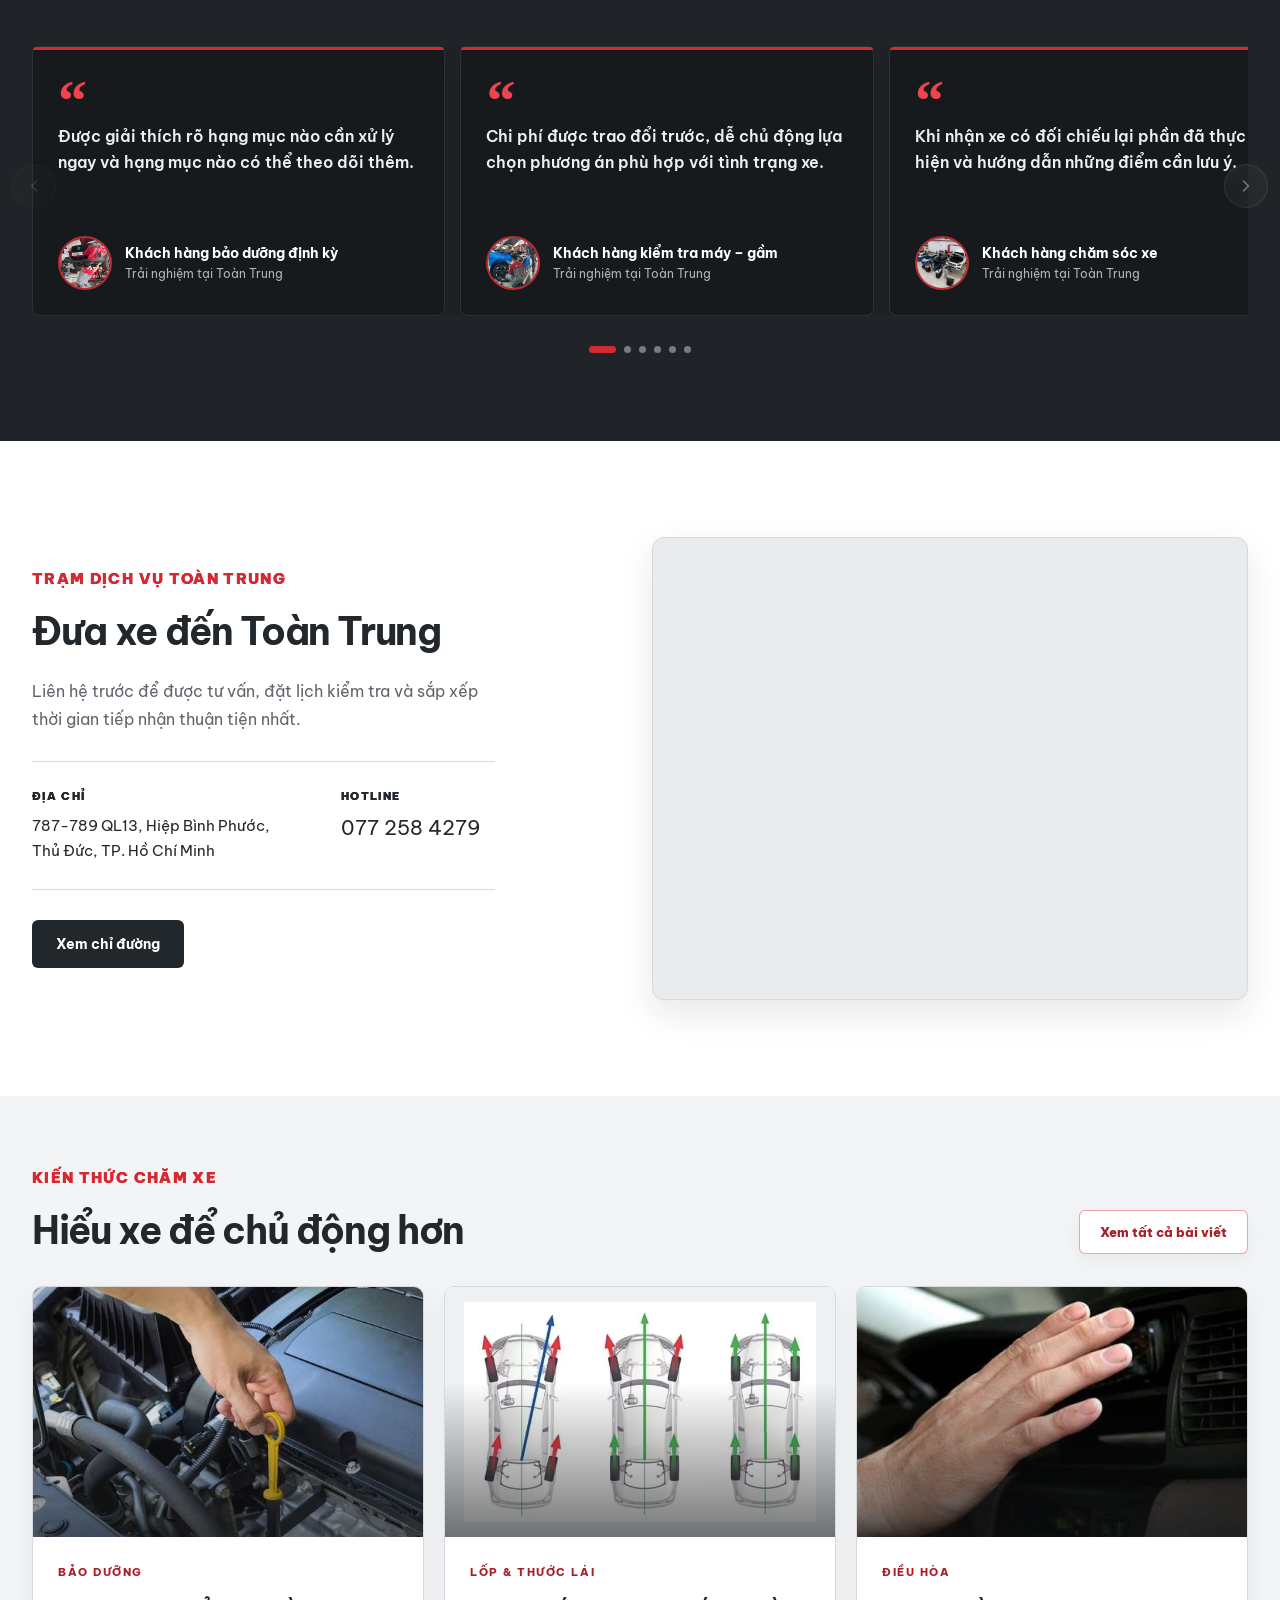
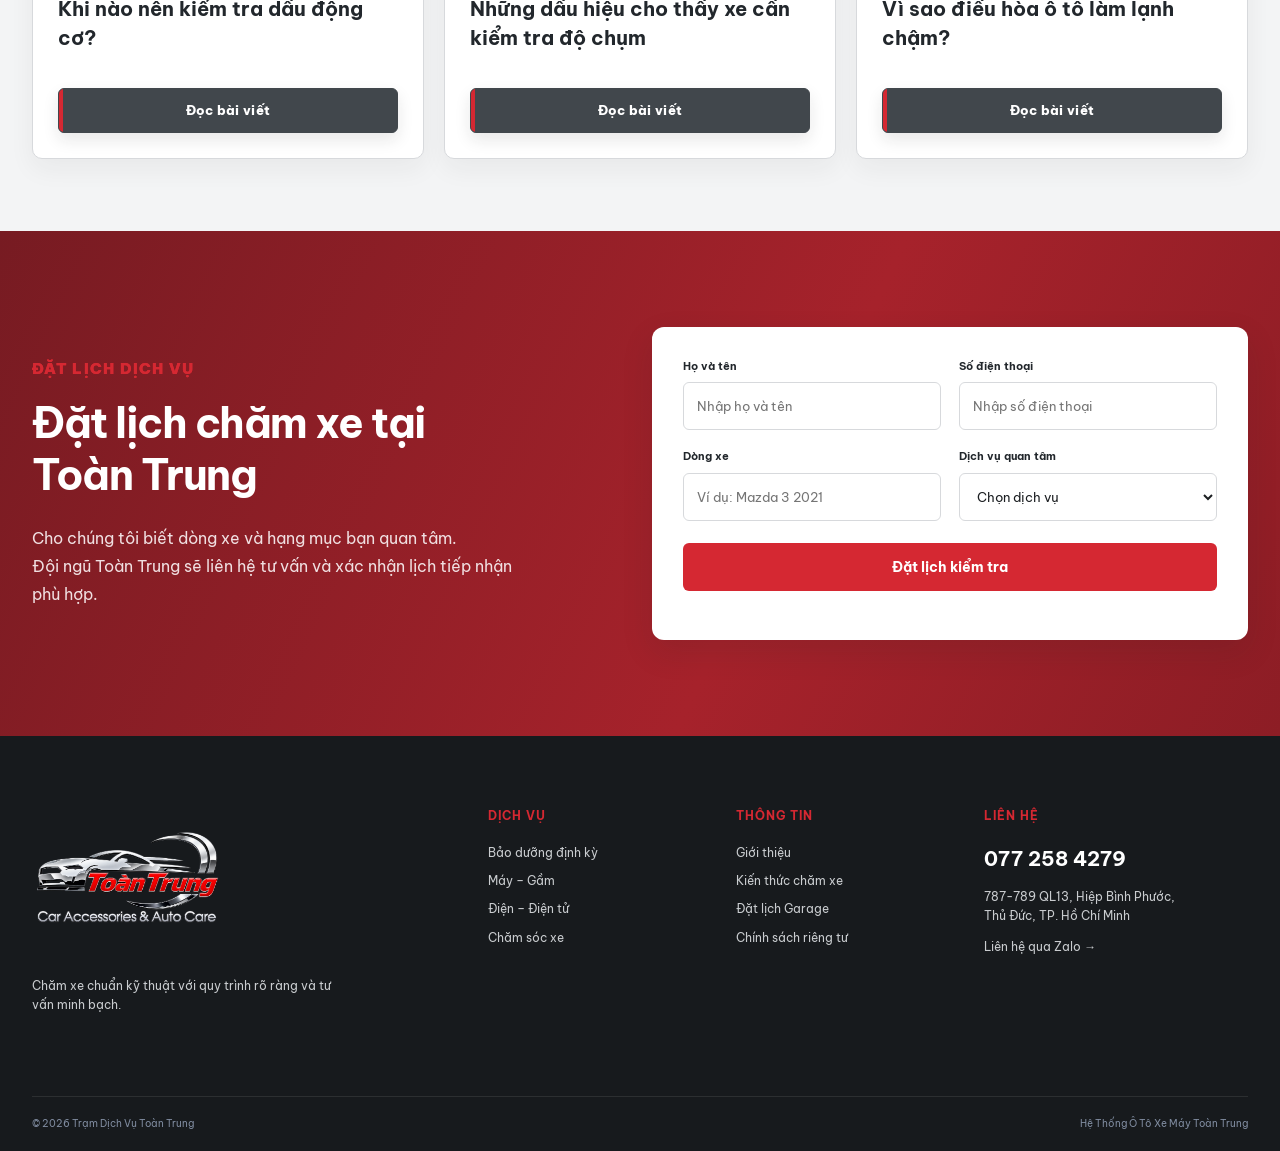
==== commit e6e65169: "b" ====
--- a/index.html
+++ b/index.html
@@ -50,7 +50,7 @@
         <a href="#knowledge">Tin tức</a>
         <a href="#booking">Khuyến mại</a>
         <a href="#branch-title">Liên hệ</a>
-        <a href="#">Mua/Bán xe</a>
+        <a href="https://xeluottoantrung.com/">Mua/Bán xe</a>
       </nav>
 
       <a class="button button-primary header-cta" href="#booking">Đặt lịch Garage</a>
@@ -249,36 +249,36 @@
         <div class="section-intro centered"><p class="eyebrow">MỐC BẢO DƯỠNG ĐỊNH KỲ</p><h2 id="maintenance-title">Chủ động chăm xe theo hành trình</h2></div>
         <div class="maintenance-grid">
           <article class="maintenance-card">
-            <div class="maintenance-level"><span>MỐC 01</span><small>KIỂM TRA CƠ BẢN</small></div>
+            <div class="maintenance-level"><span>MỐC 01</span><small>BẢO DƯỠNG CƠ BẢN</small></div>
             <p class="maintenance-km">5.000 <span>km</span></p>
-            <h3>Bảo dưỡng định kỳ cơ bản</h3>
-            <p class="maintenance-summary">Theo dõi dầu động cơ và những hệ thống ảnh hưởng trực tiếp đến vận hành hằng ngày.</p>
-            <ul class="maintenance-checklist"><li>Dầu động cơ và lọc dầu</li><li>Áp suất, tình trạng lốp</li><li>Phanh và các mức dung dịch</li><li>Đèn, gạt mưa và còi xe</li></ul>
-            <a href="#booking">Tư vấn mốc này</a>
+            <h3>Kiểm tra và bảo dưỡng định kỳ</h3>
+            <p class="maintenance-summary">Mốc kiểm tra cơ bản giúp xe vận hành ổn định và phát hiện sớm những hạng mục cần lưu ý.</p>
+            <ul class="maintenance-checklist"><li>Dầu động cơ và lọc dầu</li><li>Áp suất và tình trạng lốp</li><li>Phanh và các mức dung dịch</li><li>Đèn, gạt mưa và còi xe</li></ul>
+            <a href="#booking">Đặt lịch kiểm tra</a>
           </article>
           <article class="maintenance-card">
-            <div class="maintenance-level"><span>MỐC 02</span><small>KIỂM TRA MỞ RỘNG</small></div>
+            <div class="maintenance-level"><span>MỐC 02</span><small>BẢO DƯỠNG ĐỊNH KỲ</small></div>
             <p class="maintenance-km">10.000 <span>km</span></p>
-            <h3>Kiểm tra định kỳ mở rộng</h3>
-            <p class="maintenance-summary">Mở rộng phạm vi kiểm tra các bộ phận lọc, lốp và hệ thống vận hành theo tình trạng xe.</p>
-            <ul class="maintenance-checklist"><li>Các hạng mục mốc trước</li><li>Lọc gió động cơ và cabin</li><li>Độ mòn, vị trí các bánh xe</li><li>Phanh và hệ thống lái</li></ul>
-            <a href="#booking">Tư vấn mốc này</a>
+            <h3>Kiểm tra thêm các hạng mục quan trọng</h3>
+            <p class="maintenance-summary">Ngoài các hạng mục cơ bản, xe được kiểm tra thêm lọc gió, lốp, phanh và hệ thống lái.</p>
+            <ul class="maintenance-checklist"><li>Các hạng mục ở mốc 5.000 km</li><li>Lọc gió động cơ và điều hòa</li><li>Độ mòn và tình trạng lốp</li><li>Phanh và hệ thống lái</li></ul>
+            <a href="#booking">Đặt lịch bảo dưỡng</a>
           </article>
           <article class="maintenance-card">
-            <div class="maintenance-level"><span>MỐC 03</span><small>ĐÁNH GIÁ HAO MÒN</small></div>
+            <div class="maintenance-level"><span>MỐC 03</span><small>KIỂM TRA CHUYÊN SÂU</small></div>
             <p class="maintenance-km">20.000 <span>km</span></p>
-            <h3>Đánh giá các hệ thống hao mòn</h3>
-            <p class="maintenance-summary">Kiểm tra kỹ hơn những bộ phận chịu tác động liên tục trong quá trình xe vận hành.</p>
-            <ul class="maintenance-checklist"><li>Ắc quy và hệ thống điện</li><li>Phanh, lốp và hệ thống treo</li><li>Lọc gió và điều hòa</li><li>Góc đặt bánh xe khi cần</li></ul>
-            <a href="#booking">Tư vấn mốc này</a>
+            <h3>Kiểm tra kỹ các hạng mục hao mòn</h3>
+            <p class="maintenance-summary">Ở mốc này, một số bộ phận cần được kiểm tra kỹ hơn để đảm bảo xe vận hành ổn định.</p>
+            <ul class="maintenance-checklist"><li>Ắc quy và hệ thống điện</li><li>Phanh, lốp và hệ thống treo</li><li>Lọc gió và hệ thống điều hòa</li><li>Góc đặt bánh xe khi cần</li></ul>
+            <a href="#booking">Đặt lịch kiểm tra</a>
           </article>
           <article class="maintenance-card featured">
-            <div class="maintenance-level"><span>MỐC 04</span><small>KIỂM TRA CHUYÊN SÂU</small></div>
+            <div class="maintenance-level"><span>MỐC 04</span><small>BẢO DƯỠNG LỚN</small></div>
             <p class="maintenance-km">40.000 <span>km</span></p>
-            <h3>Bảo dưỡng tổng thể theo hiện trạng</h3>
-            <p class="maintenance-summary">Đánh giá toàn diện hơn các chất lỏng vận hành và bộ phận sử dụng dài hạn của xe.</p>
-            <ul class="maintenance-checklist"><li>Các loại dầu và chất làm mát</li><li>Bugi, dây đai theo từng dòng xe</li><li>Hệ thống phanh và truyền động</li><li>Máy, gầm và hệ thống điện</li></ul>
-            <a href="#booking">Tư vấn mốc này</a>
+            <h3>Bảo dưỡng tổng quát cho xe</h3>
+            <p class="maintenance-summary">Kiểm tra toàn diện hơn các hệ thống quan trọng và thay thế những hạng mục đến hạn theo tình trạng thực tế.</p>
+            <ul class="maintenance-checklist"><li>Dầu động cơ và các loại dung dịch</li><li>Bugi, dây đai theo từng dòng xe</li><li>Hệ thống phanh và truyền động</li><li>Động cơ, gầm và hệ thống điện</li></ul>
+            <a href="#booking">Tư vấn bảo dưỡng</a>
           </article>
         </div>
       </div>
@@ -286,7 +286,7 @@
 
     <section class="brands section-subtle" aria-labelledby="brands-title">
       <div class="container">
-        <div class="section-intro centered compact"><p class="eyebrow">CÁC DÒNG XE HỖ TRỢ</p><h2 id="brands-title">Phục vụ nhiều thương hiệu phổ biến</h2></div>
+        <div class="section-intro centered compact"><p class="eyebrow">CÁC DÒNG XE HỖ TRỢ</p><h2 id="brands-title">Đồng hành cùng nhiều thương hiệu ô tô phổ biến</h2></div>
         <div class="brand-marquee" aria-label="Các thương hiệu xe hỗ trợ">
           <div class="brand-track">
             <div class="brand-group">
@@ -356,7 +356,7 @@
 
     <section class="branch" aria-labelledby="branch-title">
       <div class="branch-grid container">
-        <div class="branch-copy"><p class="eyebrow">TRẠM DỊCH VỤ TOÀN TRUNG</p><h2 id="branch-title">Đưa xe đến Toàn Trung</h2><p>Liên hệ trước để được tư vấn, đặt lịch kiểm tra và sắp xếp thời gian tiếp nhận thuận tiện nhất.</p><address><div><span>ĐỊA CHỈ</span>787-789 QL13, Hiệp Bình Phước,<br>Thủ Đức, TP. Hồ Chí Minh</div><div><span>HOTLINE</span><a href="tel:0777393916">0777 393 916</a></div></address><a class="button button-secondary" href="https://maps.app.goo.gl/sDPAsrKo65gcxkQo8" target="_blank" rel="noreferrer">Xem chỉ đường</a></div>
+        <div class="branch-copy"><p class="eyebrow">TRẠM DỊCH VỤ TOÀN TRUNG</p><h2 id="branch-title">Đưa xe đến Toàn Trung</h2><p>Liên hệ trước để được tư vấn, đặt lịch kiểm tra và sắp xếp thời gian tiếp nhận thuận tiện nhất.</p><address><div><span>ĐỊA CHỈ</span>787-789 QL13, Hiệp Bình Phước,<br>Thủ Đức, TP. Hồ Chí Minh</div><div><span>HOTLINE</span><a href="tel:0772584279">077 258 4279</a></div></address><a class="button button-secondary" href="https://maps.app.goo.gl/sDPAsrKo65gcxkQo8" target="_blank" rel="noreferrer">Xem chỉ đường</a></div>
         <div class="branch-map">
           <iframe src="https://www.google.com/maps?q=10.8640652,106.7242333&amp;z=17&amp;output=embed" title="Vị trí Trạm Dịch Vụ Toàn Trung trên Google Maps" loading="lazy" referrerpolicy="no-referrer-when-downgrade" allowfullscreen></iframe>
         </div>
@@ -385,7 +385,7 @@
 
     <section class="final-cta" id="booking" aria-labelledby="booking-title">
       <div class="container booking-grid">
-        <div><p class="eyebrow">ĐẶT LỊCH GARAGE</p><h2 id="booking-title">Xe đang có dấu hiệu bất thường?</h2><p>Cho chúng tôi biết dòng xe và vấn đề bạn đang gặp. Garage sẽ liên hệ để xác nhận thời gian tiếp nhận.</p></div>
+        <div><p class="eyebrow">ĐẶT LỊCH DỊCH VỤ</p><h2 id="booking-title">Đặt lịch chăm xe tại <br> Toàn Trung</h2><p>Cho chúng tôi biết dòng xe và hạng mục bạn quan tâm. <br>Đội ngũ Toàn Trung sẽ liên hệ tư vấn và xác nhận lịch tiếp nhận phù hợp.</p></div>
         <form class="booking-form" id="booking-form">
           <label><span>Họ và tên</span><input type="text" name="name" autocomplete="name" placeholder="Nhập họ và tên" required></label>
           <label><span>Số điện thoại</span><input type="tel" name="phone" autocomplete="tel" placeholder="Nhập số điện thoại" required></label>
@@ -403,15 +403,20 @@
       <div class="footer-brand"><a class="brand brand-light" href="#top"><img class="brand-logo footer-logo" src="pictures/logo-dpauto.png" alt="DP Auto - Toàn Trung Car Accessories &amp; Auto Care"></a><p>Chăm xe chuẩn kỹ thuật với quy trình rõ ràng và tư vấn minh bạch.</p></div>
       <div><h3>Dịch vụ</h3><a href="#services">Bảo dưỡng định kỳ</a><a href="#services">Máy – Gầm</a><a href="#services">Điện – Điện tử</a><a href="#services">Chăm sóc xe</a></div>
       <div><h3>Thông tin</h3><a href="#why-us">Giới thiệu</a><a href="#knowledge">Kiến thức chăm xe</a><a href="#booking">Đặt lịch Garage</a><a href="#">Chính sách riêng tư</a></div>
-      <div><h3>Liên hệ</h3><a class="footer-phone" href="tel:0777393916">0777 393 916</a><p>787-789 QL13, Hiệp Bình Phước,<br>Thủ Đức, TP. Hồ Chí Minh</p><a href="https://zalo.me/0777393916" target="_blank" rel="noreferrer">Liên hệ qua Zalo →</a></div>
+      <div><h3>Liên hệ</h3><a class="footer-phone" href="tel:0772584279">077 258 4279</a><p>787-789 QL13, Hiệp Bình Phước,<br>Thủ Đức, TP. Hồ Chí Minh</p><a href="https://zalo.me/0772584279" target="_blank" rel="noreferrer">Liên hệ qua Zalo →</a></div>
     </div>
-    <div class="footer-bottom container"><p>© 2026 Toàn Trung Garage</p><p>Một thành viên trong hệ sinh thái Toàn Trung</p></div>
+    <div class="footer-bottom container"><p>© 2026 Trạm Dịch Vụ Toàn Trung</p><p>Hệ Thống Ô Tô Xe Máy Toàn Trung</p></div>
   </footer>
 
+  <aside class="floating-contact" aria-label="Liên hệ nhanh">
+    <a class="floating-contact-button contact-phone" href="tel:0772584279" data-label="Gọi 077 258 4279" aria-label="Gọi 077 258 4279"><img src="pictures/icon-phone-clean.png" alt=""></a>
+    <a class="floating-contact-button contact-zalo" href="https://zalo.me/0772584279" target="_blank" rel="noreferrer" data-label="Liên hệ Zalo" aria-label="Liên hệ Zalo số 077 258 4279"><img src="pictures/logo-zalo-clean.png" alt=""></a>
+  </aside>
+
   <nav class="mobile-actions" aria-label="Liên hệ nhanh">
-    <a href="tel:0777393916"><span>☎</span>Gọi</a>
-    <a href="https://zalo.me/0777393916" target="_blank" rel="noreferrer"><span>Z</span>Zalo</a>
-    <a class="book" href="#booking"><span>＋</span>Đặt lịch</a>
+    <a href="tel:0772584279"><span class="mobile-action-icon"><img src="pictures/icon-phone-clean.png" alt=""></span><span class="mobile-action-label">Gọi</span></a>
+    <a href="https://zalo.me/0772584279" target="_blank" rel="noreferrer"><span class="mobile-action-icon mobile-action-zalo"><img src="pictures/logo-zalo-clean.png" alt=""></span><span class="mobile-action-label">Zalo</span></a>
+    <a class="book" href="#booking"><span class="mobile-action-label">Đặt lịch</span></a>
   </nav>
 
   <script src="script.js"></script>
--- a/styles.css
+++ b/styles.css
@@ -162,7 +162,6 @@
 .service-panel-details p { margin: 0 0 20px; color: #e1e3e5; font-size: 14.5px; line-height: 1.7; }
 .service-panel-details a { display: inline-flex; align-items: center; justify-content: center; min-height: 42px; padding: 0 18px; color: #fff; background: var(--gold); border-radius: 5px; font-family: "Segoe UI", Arial, sans-serif; font-size: 13px; font-weight: 700; letter-spacing: 0; transition: background .2s, transform .2s; }
 .service-panel-details a:hover { background: var(--gold-hover); transform: translateY(-1px); }
-.service-panel-details a b { font-size: 15px; }
 
 .partners { padding-block: 78px; background: #fff; }
 .partners .section-intro { margin-bottom: 34px; }
@@ -242,6 +241,8 @@
 .maintenance-card:hover > a { color: #fff; background: var(--gold); box-shadow: 0 8px 18px rgba(213,40,50,.2); }
 .maintenance-card:hover > a b { color: #fff; transform: translateX(3px); }
 .maintenance-card.featured { color: #fff; background: linear-gradient(180deg, #2c3136 0%, #1d2023 100%); border-color: #373d42; box-shadow: 0 18px 36px rgba(28,31,34,.18); }
+.maintenance-card.featured::after { content: ""; position: absolute; z-index: 0; inset: 0 0 0 38%; background: url("pictures/dpauto/783730351_122116963089336820_8356334090627028982_n.jpg") 70% center / cover no-repeat; opacity: .16; filter: grayscale(.35) contrast(1.08); -webkit-mask-image: linear-gradient(90deg, transparent, #000 42%); mask-image: linear-gradient(90deg, transparent, #000 42%); pointer-events: none; }
+.maintenance-card.featured > * { position: relative; z-index: 1; }
 .maintenance-card.featured .maintenance-level > span { color: #fff; background: rgba(213,40,50,.85); }
 .maintenance-card.featured .maintenance-level > small, .maintenance-card.featured .maintenance-km span { color: #aeb5bc; }
 .maintenance-card.featured .maintenance-km, .maintenance-card.featured h3 { color: #fff; }
@@ -252,6 +253,8 @@
 .maintenance-card.featured > a b { color: #fff; }
 
 .brands { padding-block: 82px; }
+.brands .section-intro { width: 100%; max-width: none; }
+#brands-title { white-space: nowrap; }
 .brand-marquee { width: 100%; padding-block: 10px; overflow: hidden; -webkit-mask-image: linear-gradient(90deg, transparent, #000 5%, #000 95%, transparent); mask-image: linear-gradient(90deg, transparent, #000 5%, #000 95%, transparent); }
 .brand-track { width: max-content; display: flex; animation: brand-scroll 34s linear infinite; will-change: transform; }
 .brand-group { display: flex; gap: 16px; padding-right: 16px; }
@@ -320,7 +323,7 @@
 .booking-grid { display: grid; grid-template-columns: repeat(12, 1fr); gap: 24px; align-items: center; }
 .booking-grid > div { grid-column: 1 / span 5; }
 .final-cta h2 { color: #fff; font-size: 42px; }
-.booking-grid > div > p:last-child { max-width: 490px; color: #c3ccda; font-size: 14px; }
+.booking-grid > div > p:last-child { max-width: 525px; margin: 22px 0 0; color: #f0dfe1; font-size: 16px; line-height: 1.75; }
 .booking-form { grid-column: 7 / -1; display: grid; grid-template-columns: 1fr 1fr; gap: 18px; padding: 31px; color: var(--ink); background: #fff; border-radius: 12px; box-shadow: var(--shadow); }
 .booking-form label span { display: block; margin-bottom: 7px; color: var(--navy); font-size: 11px; font-weight: 700; }
 .booking-form input, .booking-form select { width: 100%; height: 48px; padding: 0 13px; color: var(--ink); background: #fff; border: 1px solid var(--border); border-radius: 6px; font-size: 13px; }
@@ -340,6 +343,16 @@
 .footer-main .footer-phone { color: #fff; font-size: 20px !important; font-weight: 700; }
 .footer-bottom { display: flex; justify-content: space-between; padding-block: 19px; border-top: 1px solid rgba(255,255,255,.09); color: #7f8b9f; font-size: 10px; }
 .footer-bottom p { margin: 0; }
+.floating-contact { position: fixed; z-index: 75; right: 24px; bottom: 26px; display: flex; flex-direction: column; gap: 12px; }
+.floating-contact-button { position: relative; width: 56px; height: 56px; display: grid; place-items: center; background: #fff; border: 1px solid rgba(213,40,50,.3); border-radius: 50%; box-shadow: 0 10px 26px rgba(20,23,25,.2); overflow: visible; animation: contact-pulse 3.2s ease-in-out infinite; transition: transform .25s ease, border-color .25s ease, box-shadow .25s ease; }
+.floating-contact-button:nth-child(2) { animation-delay: 1.6s; }
+.floating-contact-button:hover, .floating-contact-button:focus-visible { border-color: var(--gold); box-shadow: 0 12px 30px rgba(20,23,25,.24), 0 0 0 4px rgba(213,40,50,.12); transform: translateY(-3px) scale(1.04); }
+.floating-contact-button::before { content: attr(data-label); position: absolute; right: calc(100% + 11px); top: 50%; width: max-content; padding: 7px 10px; color: #fff; background: #252a2e; border-radius: 5px; font-size: 11px; font-weight: 700; opacity: 0; pointer-events: none; transform: translate(7px,-50%); transition: opacity .2s ease, transform .2s ease; }
+.floating-contact-button:hover::before, .floating-contact-button:focus-visible::before { opacity: 1; transform: translate(0,-50%); }
+.floating-contact-button img { width: 36px; height: 36px; display: block; object-fit: cover; border-radius: 50%; }
+.floating-contact-button.contact-phone img { width: 34px; height: 34px; object-fit: contain; border-radius: 0; }
+.floating-contact-button.contact-zalo img { width: 38px; height: 38px; object-fit: contain; }
+@keyframes contact-pulse { 0%, 72%, 100% { box-shadow: 0 10px 26px rgba(20,23,25,.2), 0 0 0 0 rgba(213,40,50,0); } 84% { box-shadow: 0 10px 26px rgba(20,23,25,.2), 0 0 0 7px rgba(213,40,50,.12); } }
 .mobile-actions { display: none; }
 
 @media (max-width: 1100px) {
@@ -434,6 +447,7 @@
   .process-detail { padding: 26px; }
   .process-media { height: 330px; }
   .maintenance-grid { grid-template-columns: 1fr 1fr; }
+  #brands-title { white-space: normal; }
   .review-track { --review-card-width: 64%; }
   .review-arrow { display: none; }
   .article-grid { grid-template-columns: 1fr; }
@@ -480,6 +494,7 @@
   .knowledge .section-intro { margin-bottom: 24px; }
   .section-intro h2, .why-copy h2, .branch-copy h2, .final-cta h2 { font-size: 29px; }
   .section-intro > p:last-child, .section-intro > div + p { font-size: 14px; }
+  .booking-grid > div > p:last-child { font-size: 15px; line-height: 1.7; }
   .station-copy h2 { font-size: 28px; }
   .activity-track { animation-duration: 13s; }
   .activity-track img { width: 140px; height: 104px; }
@@ -529,9 +544,15 @@
   .footer-bottom { display: block; padding-bottom: 25px; }
   .footer-bottom p + p { margin-top: 6px; }
   .mobile-actions { position: fixed; inset: auto 0 0; z-index: 80; height: 64px; display: grid; grid-template-columns: 1fr 1fr 1.35fr; background: #fff; border-top: 1px solid var(--border); box-shadow: 0 -8px 25px rgba(19,33,60,.12); }
-  .mobile-actions a { display: flex; flex-direction: column; justify-content: center; align-items: center; gap: 2px; color: var(--navy); border-right: 1px solid var(--border); font-size: 10px; font-weight: 700; }
-  .mobile-actions a > span { font-size: 16px; line-height: 1; }
-  .mobile-actions .book { color: #fff; background: var(--gold); border-right: 0; }
+  .floating-contact { display: none; }
+  .mobile-actions a { display: flex; flex-direction: column; justify-content: center; align-items: center; gap: 3px; color: var(--navy); border-right: 1px solid var(--border); font-size: 10px; font-weight: 700; overflow: hidden; }
+  .mobile-action-icon { width: 32px; height: 32px; display: grid; place-items: center; background: transparent; border: 0; border-radius: 0; overflow: visible; }
+  .mobile-action-icon img { width: 27px; height: 27px; display: block; object-fit: contain; }
+  .mobile-action-zalo img { width: 32px; height: 32px; filter: saturate(1.3) contrast(1.18); }
+  .mobile-action-label { position: relative; z-index: 1; font-family: "Segoe UI", Arial, sans-serif; line-height: 1.15; }
+  .mobile-actions .book { position: relative; flex-direction: row; color: #fff; background: var(--gold); border-right: 0; font-size: 15px; font-weight: 800; letter-spacing: .01em; }
+  .mobile-actions .book::after { content: ""; position: absolute; top: -35%; bottom: -35%; left: -45%; width: 28%; background: linear-gradient(90deg, transparent, rgba(255,255,255,.32), transparent); transform: skewX(-18deg); animation: booking-shine 3.4s ease-in-out infinite; }
+  @keyframes booking-shine { 0%, 58% { left: -45%; } 82%, 100% { left: 125%; } }
 }
 
 @media (prefers-reduced-motion: reduce) {
